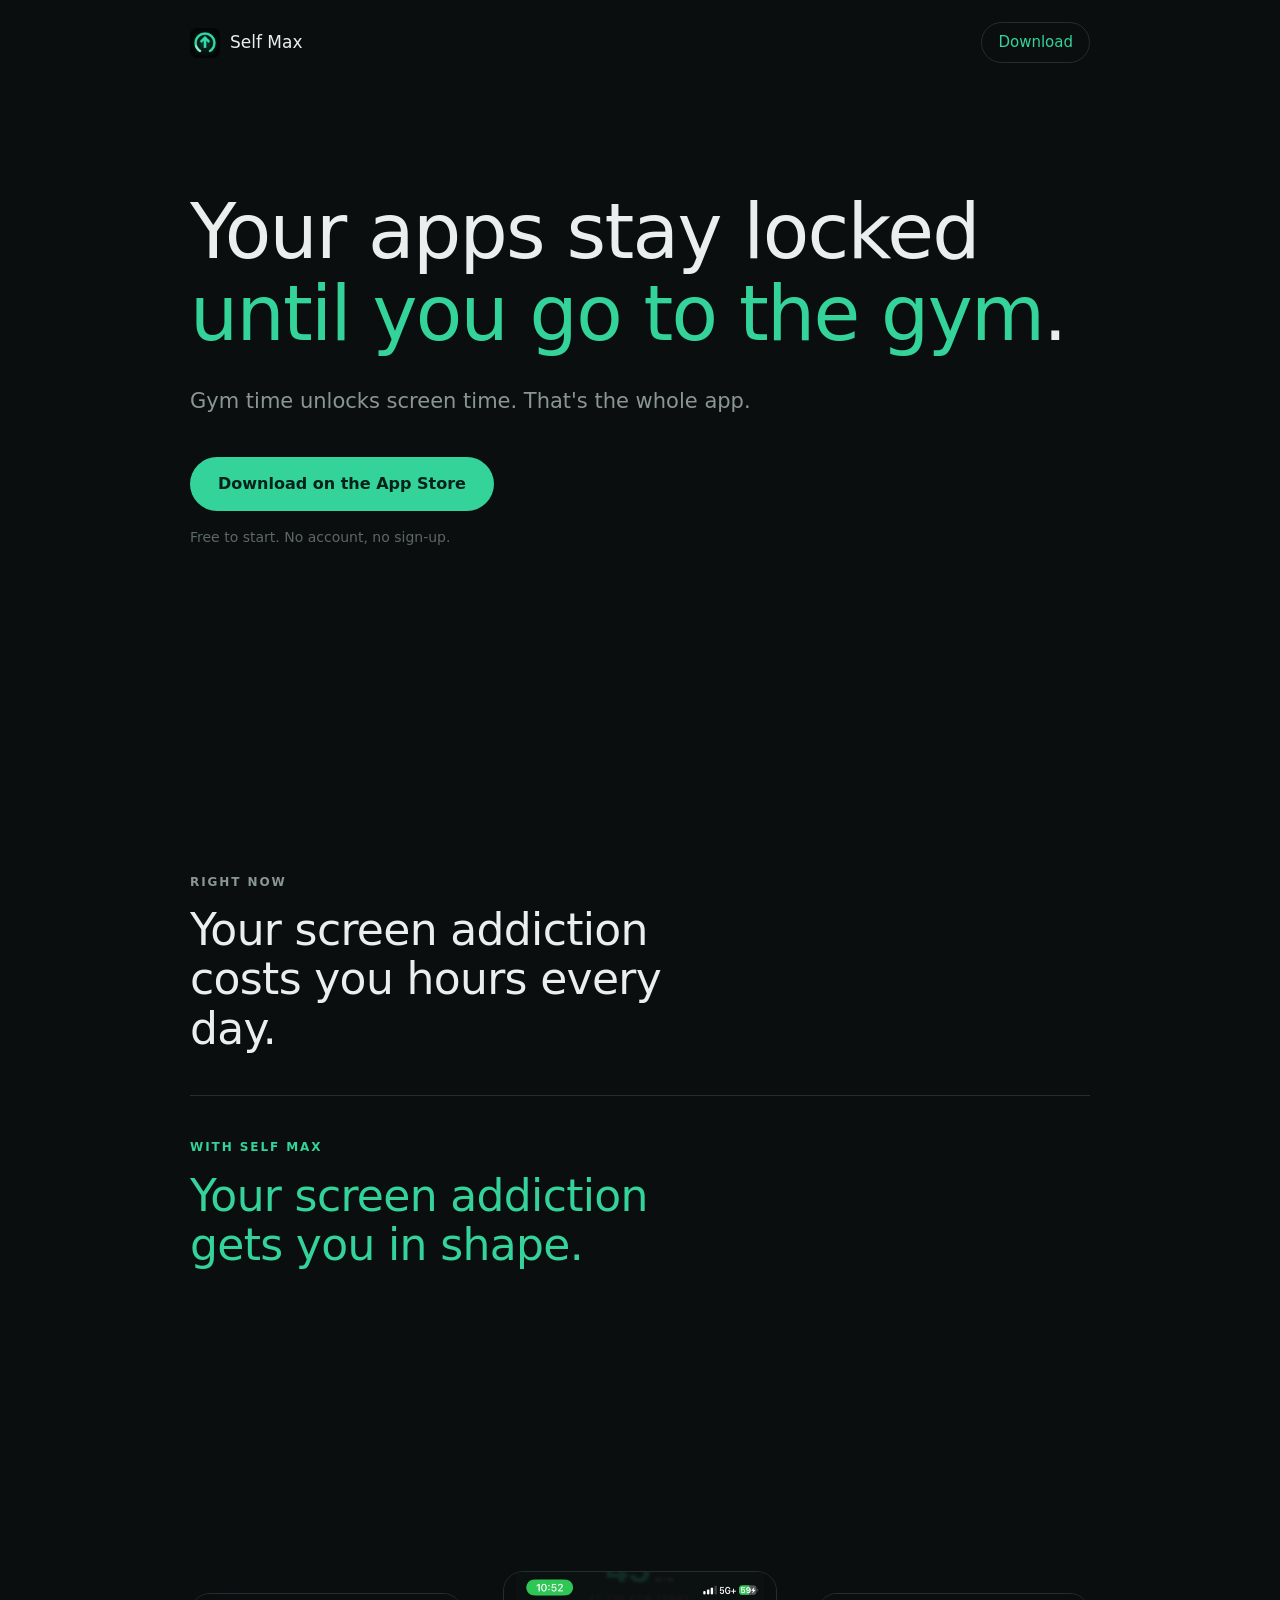
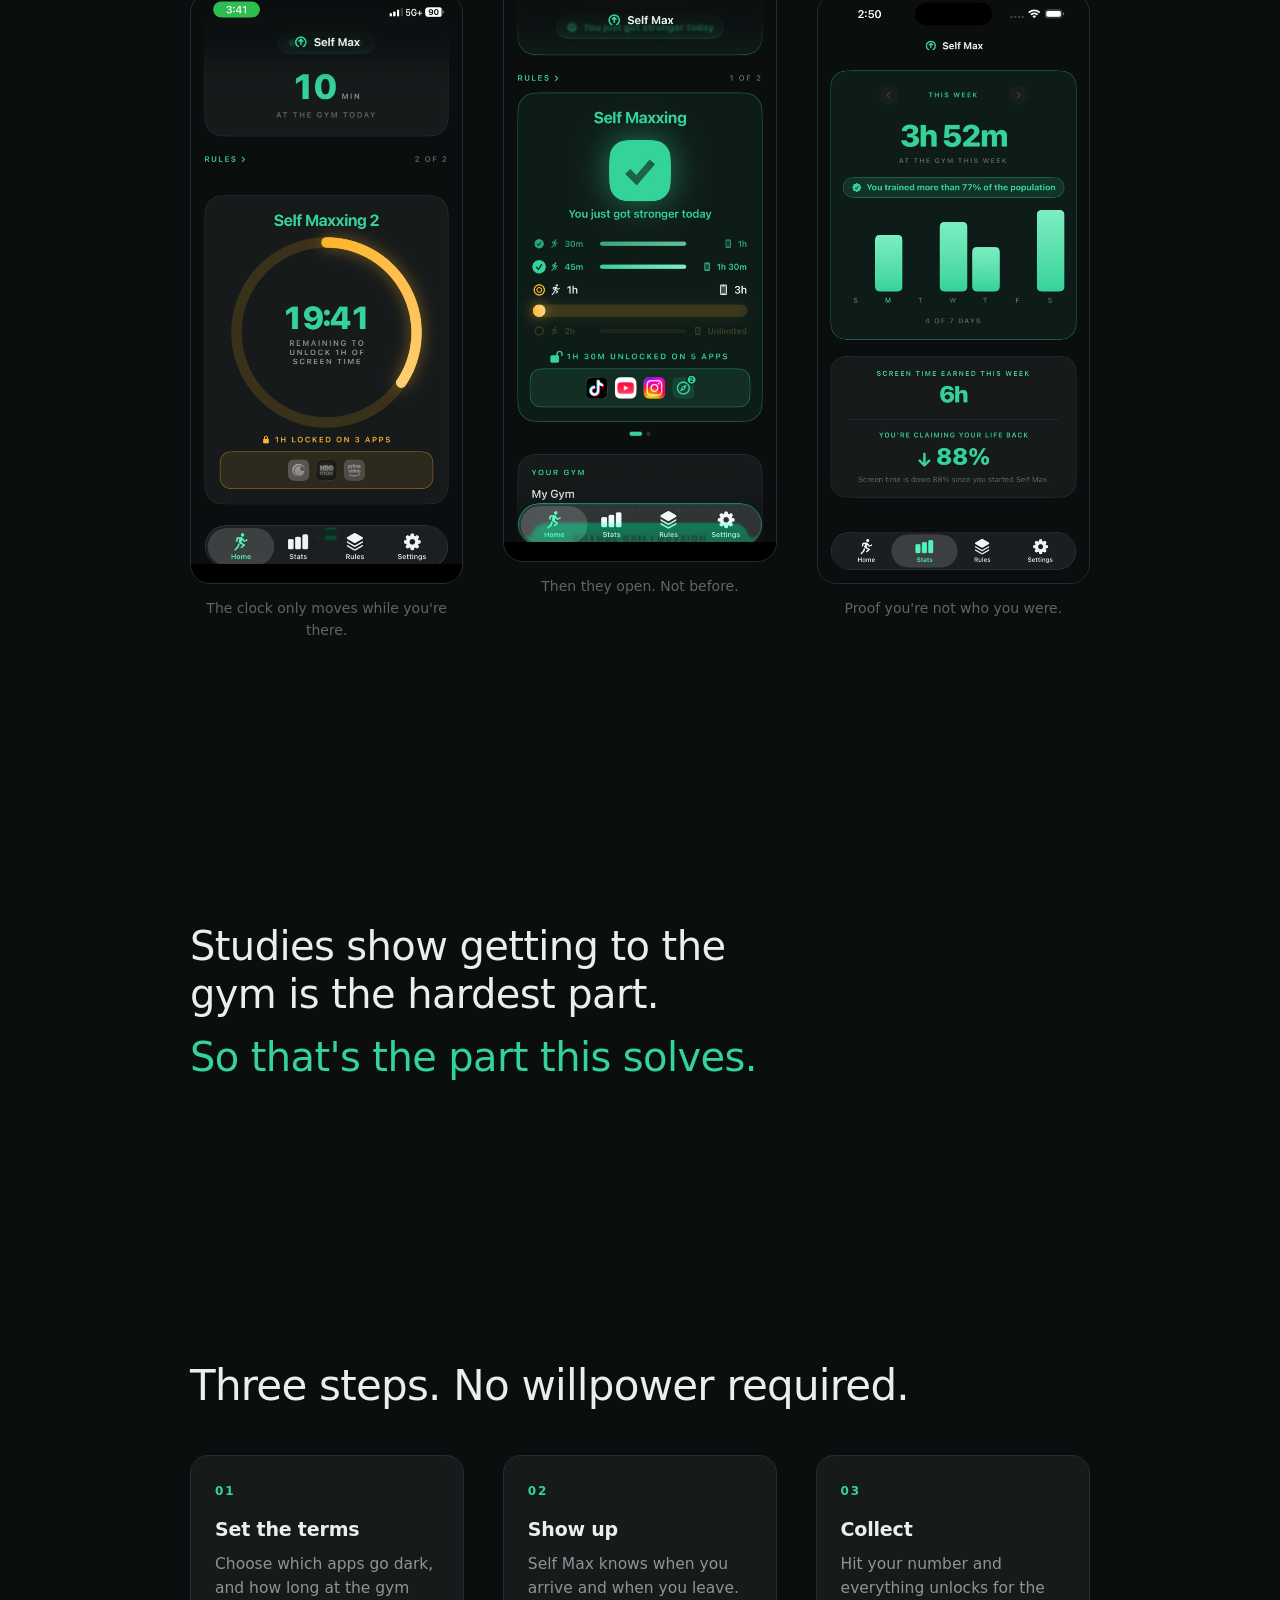
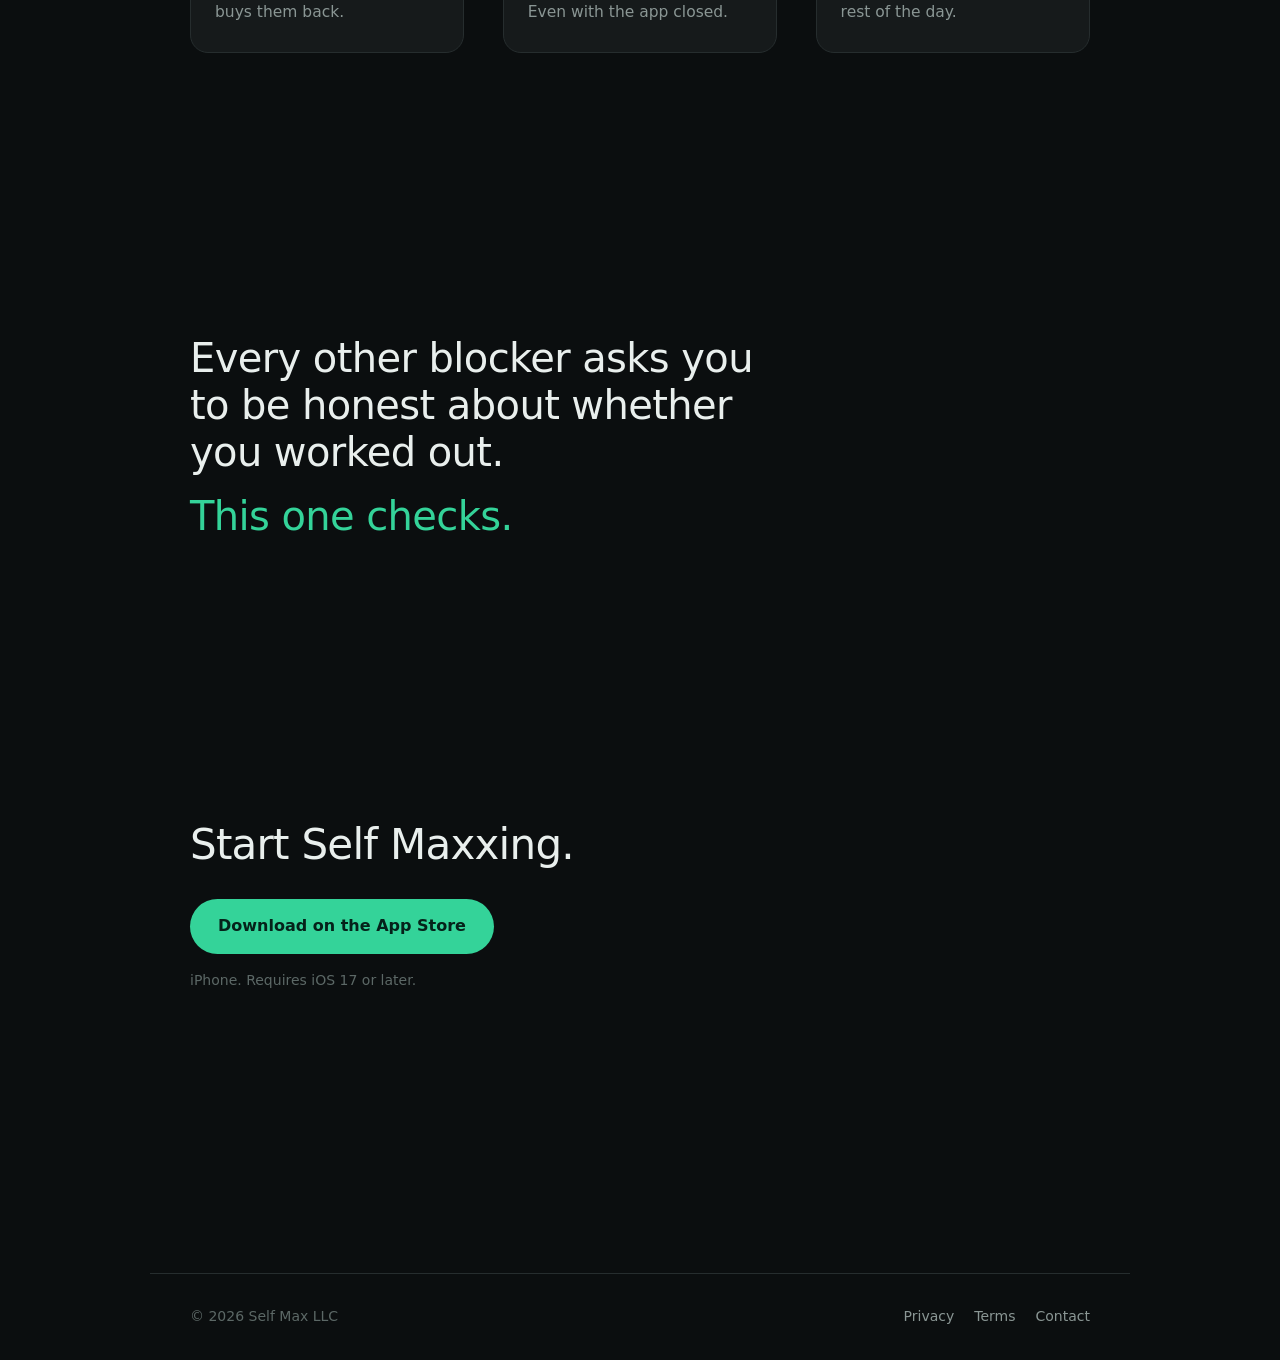
==== index.html @ 00ddb218 "Drop the em dashes They read as machine-written, and every one of them was a sentence doing two jobs" ====
<!doctype html>
<html lang="en">
<head>
<meta charset="utf-8">
<meta name="viewport" content="width=device-width, initial-scale=1">
<title>Self Max: Gym time unlocks screen time</title>
<meta name="description" content="Your apps stay locked until you go to the gym. Self Max checks your location, so you can't talk your way out of it.">
<meta property="og:title" content="Self Max: Gym time unlocks screen time">
<meta property="og:description" content="Your apps stay locked until you go to the gym.">
<meta property="og:image" content="https://selfmaxapp.com/img/icon.png">
<link rel="icon" href="img/icon.png">
<link rel="stylesheet" href="style.css">
</head>
<body class="landing">

<header class="nav">
  <a class="brand" href="/">
    <img src="img/icon.png" alt="" width="30" height="30">
    <span>Self Max</span>
  </a>
  <a class="nav-cta" href="#get">Download</a>
</header>

<section class="hero">
  <h1>Your apps stay locked<br><em>until you go to the gym</em>.</h1>
  <p class="sub">Gym time unlocks screen time. That's the whole app.</p>
  <div class="cta-row">
    <a class="btn btn-primary" href="#get">Download on the App Store</a>
  </div>
  <p class="fineprint">Free to start. No account, no sign-up.</p>
</section>

<!-- The split from the posts: same habit, opposite outcome. The repetition
     is the point, so the two lines stay word-for-word parallel. -->
<section class="split">
  <div class="half">
    <p class="label">Right now</p>
    <p class="line">Your screen addiction costs you hours every day.</p>
  </div>
  <div class="half is-fix">
    <p class="label">With Self Max</p>
    <p class="line">Your screen addiction gets you in shape.</p>
  </div>
</section>

<section class="proof">
  <figure>
    <img src="img/ring.jpg" width="1080" height="2347" alt="A countdown ring filling as gym time is logged" loading="lazy">
    <figcaption>The clock only moves while you're there.</figcaption>
  </figure>
  <figure class="lift">
    <img src="img/earned.jpg" width="1080" height="2347" alt="A completed rule showing apps unlocked" loading="lazy">
    <figcaption>Then they open. Not before.</figcaption>
  </figure>
  <figure>
    <img src="img/stats.jpg" width="1080" height="2347" alt="Weekly gym time, tracked over time" loading="lazy">
    <figcaption>Proof you're not who you were.</figcaption>
  </figure>
</section>

<section class="statement">
  <p>Studies show getting to the gym is the hardest part.</p>
  <p class="turn">So that's the part this solves.</p>
</section>

<section class="how">
  <h2>Three steps. No willpower required.</h2>
  <ol class="steps">
    <li>
      <span class="num">01</span>
      <h3>Set the terms</h3>
      <p>Choose which apps go dark, and how long at the gym buys them back.</p>
    </li>
    <li>
      <span class="num">02</span>
      <h3>Show up</h3>
      <p>Self Max knows when you arrive and when you leave. Even with the app closed.</p>
    </li>
    <li>
      <span class="num">03</span>
      <h3>Collect</h3>
      <p>Hit your number and everything unlocks for the rest of the day.</p>
    </li>
  </ol>
</section>

<section class="pitch">
  <blockquote>
    <p>Every other blocker asks you to be honest about whether you worked out.</p>
    <p class="turn">This one checks.</p>
  </blockquote>
</section>

<section class="get" id="get">
  <h2>Start Self Maxxing.</h2>
  <div class="cta-row">
    <a class="btn btn-primary" href="https://apps.apple.com/app/id6804875830">Download on the App Store</a>
  </div>
  <p class="fineprint">iPhone. Requires iOS 17 or later.</p>
</section>

<footer class="foot">
  <span>© 2026 Self Max LLC</span>
  <nav>
    <a href="privacy.html">Privacy</a>
    <a href="https://www.apple.com/legal/internet-services/itunes/dev/stdeula/">Terms</a>
    <a href="mailto:contact@selfmaxapp.com">Contact</a>
  </nav>
</footer>

</body>
</html>
---- style.css ----
/* Palette and type lifted from the app and the social posts, so the three
   read as one thing. The posts are SF Pro Light on near-black with a single
   jade accent; this is that, at web scale. */
:root {
  --bg:      #0B0E0F;
  --surface: #161A1B;
  --line:    #262D2E;
  --text:    #E9EFED;
  --mute:    #8A9694;
  --faint:   #5C6866;
  --jade:    #34D399;
  --on-jade: #05221A;

  /* One spacing scale. Sections use --band, stacks within them use --stack,
     so vertical rhythm can't drift section to section. */
  --band:  clamp(76px, 11vw, 150px);
  --stack: clamp(18px, 2.4vw, 30px);
  --wrap:  980px;

  --sans: -apple-system, BlinkMacSystemFont, "SF Pro Display", "Segoe UI", system-ui, sans-serif;
}

*, *::before, *::after { box-sizing: border-box; }

html { -webkit-text-size-adjust: 100%; }

body {
  margin: 0;
  background: var(--bg);
  color: var(--text);
  font-family: var(--sans);
  /* Light, like the posts. The sharpness comes from thin strokes and space
     rather than from weight. */
  font-weight: 300;
  line-height: 1.55;
  -webkit-font-smoothing: antialiased;
}

img { max-width: 100%; height: auto; display: block; }
a { color: var(--jade); }

section, .foot {
  max-width: var(--wrap);
  margin-inline: auto;
  padding-inline: clamp(20px, 5vw, 40px);
}

/* ---------- nav ---------- */
.nav {
  max-width: var(--wrap);
  margin-inline: auto;
  padding: 22px clamp(20px, 5vw, 40px);
  display: flex;
  align-items: center;
  justify-content: space-between;
  gap: 16px;
}
.brand {
  display: inline-flex;
  align-items: center;
  gap: 10px;
  color: var(--text);
  text-decoration: none;
  font-weight: 500;
  font-size: 17px;
}
.brand img { border-radius: 7px; }
.nav-cta {
  font-size: 15px;
  font-weight: 500;
  text-decoration: none;
  padding: 8px 16px;
  border: 1px solid var(--line);
  border-radius: 999px;
}
.nav-cta:hover { border-color: var(--jade); }

/* ---------- hero ---------- */
.hero { padding-top: calc(var(--band) * 0.75); padding-bottom: var(--band); }
h1 {
  font-size: clamp(38px, 7vw, 76px);
  font-weight: 300;
  letter-spacing: -0.022em;
  line-height: 1.08;
  margin: 0 0 var(--stack);
  text-wrap: balance;
}
h1 em { font-style: normal; color: var(--jade); }
.sub {
  font-size: clamp(17px, 2.1vw, 21px);
  color: var(--mute);
  margin: 0 0 calc(var(--stack) * 1.3);
  max-width: 48ch;
}
.cta-row { display: flex; flex-wrap: wrap; gap: 14px; }
.btn {
  display: inline-block;
  text-decoration: none;
  font-weight: 600;
  font-size: 16px;
  padding: 15px 28px;
  border-radius: 999px;
}
.btn-primary { background: var(--jade); color: var(--on-jade); }
.btn-primary:hover { background: #7BEFC2; }
.fineprint { font-size: 14px; color: var(--faint); margin: 16px 0 0; }

/* ---------- split ---------- */
.split {
  padding-block: var(--band);
  display: grid;
  gap: 0;
}
.half { padding-block: calc(var(--stack) * 1.4); }
.half + .half { border-top: 1px solid var(--line); }
.label {
  margin: 0 0 14px;
  font-size: 12px;
  font-weight: 600;
  letter-spacing: 0.16em;
  text-transform: uppercase;
  color: var(--mute);
}
.is-fix .label { color: var(--jade); }
.line {
  margin: 0;
  font-size: clamp(26px, 4.2vw, 44px);
  line-height: 1.12;
  letter-spacing: -0.015em;
  max-width: 20ch;
}
.is-fix .line { color: var(--jade); }

/* ---------- screenshots ---------- */
.proof {
  padding-block: var(--band);
  display: grid;
  grid-template-columns: repeat(auto-fit, minmax(210px, 1fr));
  gap: clamp(20px, 3.5vw, 40px);
  align-items: start;
}
.proof figure { margin: 0; }
.proof img {
  border-radius: 20px;
  border: 1px solid var(--line);
}
.proof .lift { transform: translateY(-22px); }
figcaption {
  margin-top: 14px;
  font-size: 14px;
  color: var(--faint);
  text-align: center;
}

/* ---------- statement + pitch ---------- */
.statement, .pitch { padding-block: var(--band); }
.statement p, .pitch p {
  margin: 0;
  font-size: clamp(24px, 3.8vw, 40px);
  line-height: 1.18;
  letter-spacing: -0.015em;
  max-width: 24ch;
}
.statement .turn, .pitch .turn { color: var(--jade); margin-top: 0.4em; }
.pitch blockquote { margin: 0; }

/* ---------- how ---------- */
.how { padding-block: var(--band); }
h2 {
  font-size: clamp(27px, 4vw, 42px);
  font-weight: 300;
  letter-spacing: -0.018em;
  line-height: 1.14;
  margin: 0 0 calc(var(--stack) * 1.5);
  text-wrap: balance;
}
.steps {
  list-style: none;
  margin: 0;
  padding: 0;
  display: grid;
  grid-template-columns: repeat(auto-fit, minmax(230px, 1fr));
  gap: clamp(22px, 3vw, 40px);
}
.steps li {
  background: var(--surface);
  border: 1px solid var(--line);
  border-radius: 18px;
  padding: 26px 24px 28px;
}
/* The numbers earn their place: these are genuinely sequential, and the
   order is information the reader needs. */
.num {
  display: block;
  font-size: 12px;
  font-weight: 700;
  letter-spacing: 0.16em;
  color: var(--jade);
  margin-bottom: 14px;
}
.steps h3 { margin: 0 0 8px; font-size: 19px; font-weight: 600; letter-spacing: -0.01em; }
.steps p { margin: 0; color: var(--mute); font-size: 15.5px; }

/* ---------- final CTA ---------- */
.get { padding-block: var(--band); }
.get h2 { margin-bottom: var(--stack); }

/* ---------- footer ---------- */
.foot {
  border-top: 1px solid var(--line);
  padding-block: 32px;
  margin-top: var(--band);
  display: flex;
  flex-wrap: wrap;
  gap: 14px 26px;
  justify-content: space-between;
  align-items: center;
  font-size: 14px;
  color: var(--faint);
}
.foot nav { display: flex; flex-wrap: wrap; gap: 20px; }
.foot a { color: var(--mute); text-decoration: none; }
.foot a:hover { color: var(--jade); }

@media (prefers-reduced-motion: reduce) {
  * { animation: none !important; transition: none !important; }
  .proof .lift { transform: none; }
}

@media (max-width: 640px) {
  .proof .lift { transform: none; }
}

/* ---------- privacy.html ----------
   Its own narrow column. These selectors are scoped under .wrap so they
   can't reach the landing page — an unscoped `header` rule here is exactly
   what once restyled the landing nav by accident. */
.wrap {
  max-width: 41rem;
  margin: 0 auto;
  padding: 3.5rem 1.5rem 5rem;
}
.wrap header {
  border-bottom: 1px solid var(--line);
  padding-bottom: 1.75rem;
  margin-bottom: 2.5rem;
}
.mark {
  display: inline-block;
  font-weight: 700;
  font-size: 1.05rem;
  letter-spacing: -0.01em;
  color: var(--jade);
  text-decoration: none;
}
.wrap h1 { font-size: 1.9rem; font-weight: 500; line-height: 1.2; margin: 1.25rem 0 0.5rem; }
.wrap h2 { font-size: 1.12rem; font-weight: 600; margin: 2.5rem 0 0.6rem; }
.wrap p, .wrap li { color: #D2DAD8; }
.wrap ul { padding-left: 1.15rem; }
.wrap li { margin-bottom: 0.4rem; }
.updated { color: var(--mute); font-size: 0.875rem; margin: 0; }
.lede {
  background: var(--surface);
  border: 1px solid var(--line);
  border-left: 3px solid var(--jade);
  border-radius: 10px;
  padding: 1.1rem 1.25rem;
  margin: 0 0 1rem;
}
.lede p { margin: 0; }
.wrap strong { color: var(--text); }
.wrap footer {
  margin-top: 4rem;
  padding-top: 1.5rem;
  border-top: 1px solid var(--line);
  color: var(--mute);
  font-size: 0.875rem;
}
.wrap footer a { margin-right: 1.1rem; color: var(--mute); text-decoration: none; }
.wrap footer a:hover { color: var(--jade); }
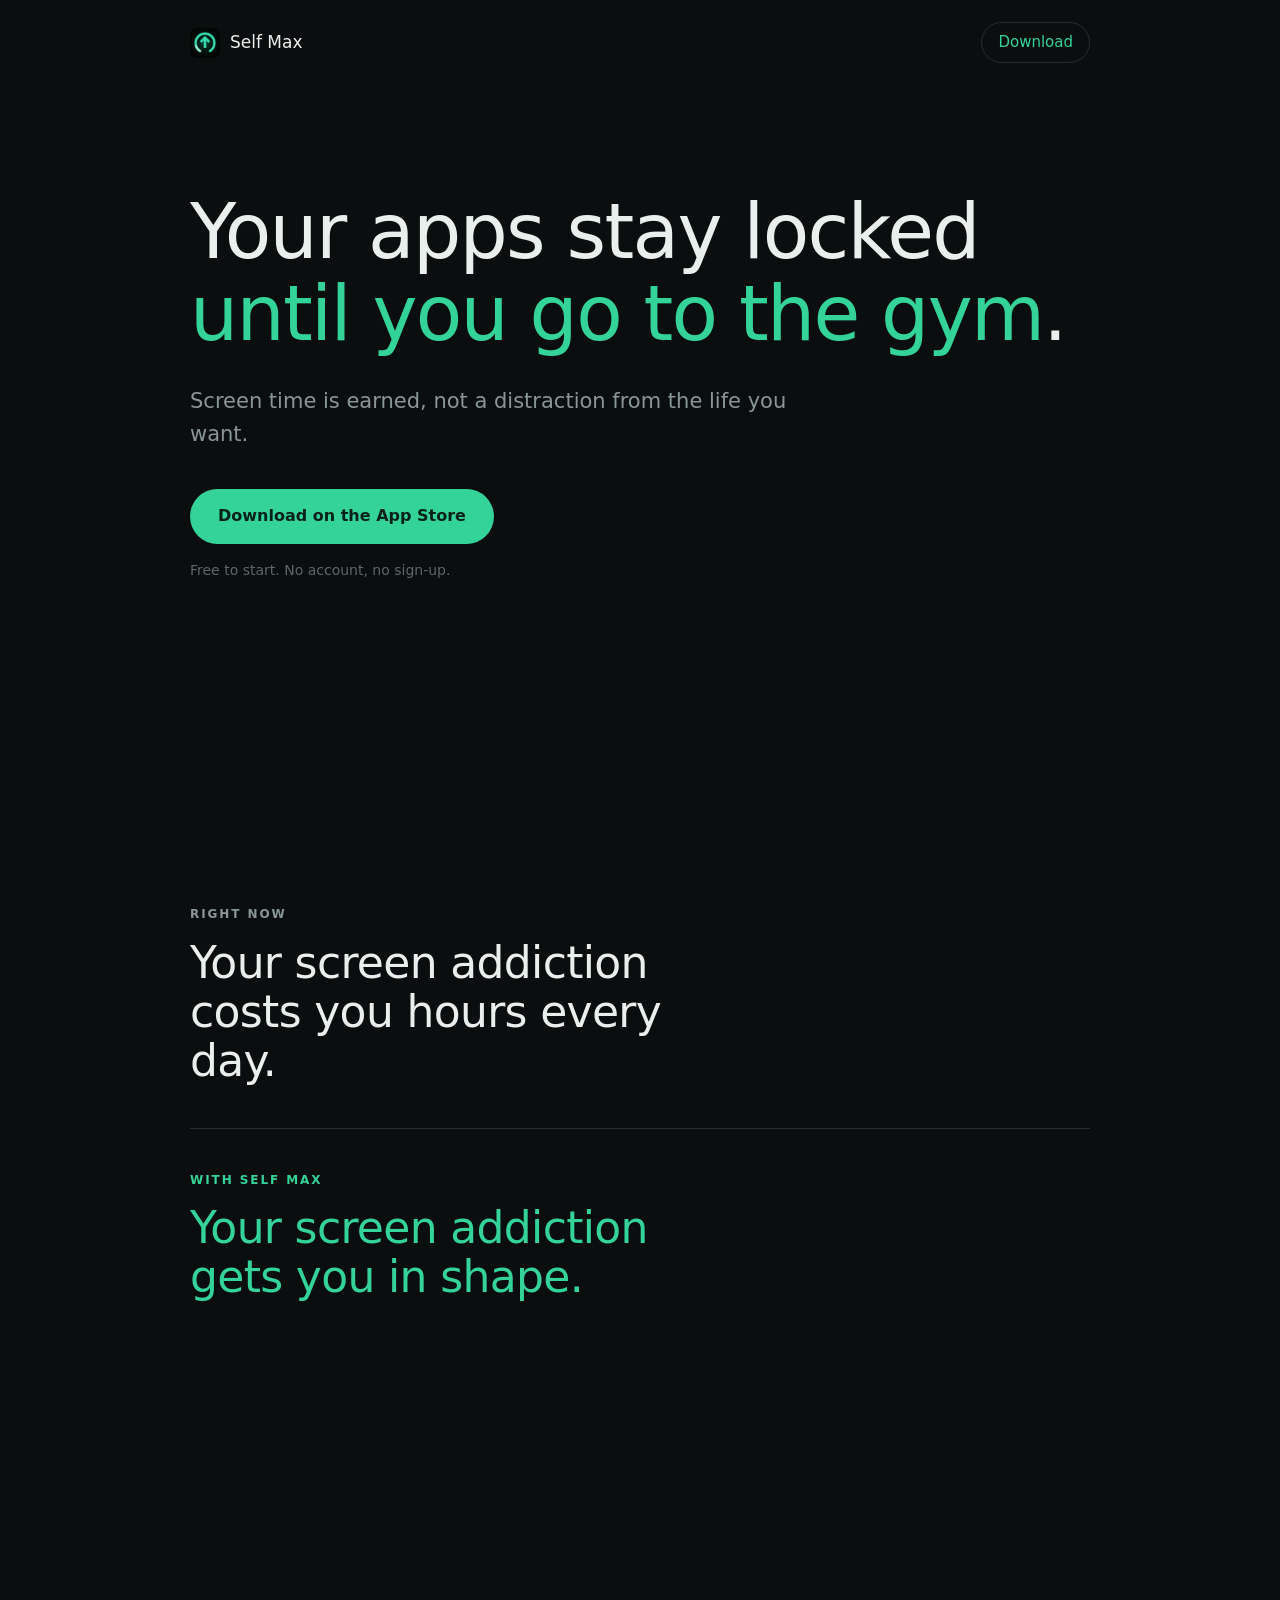
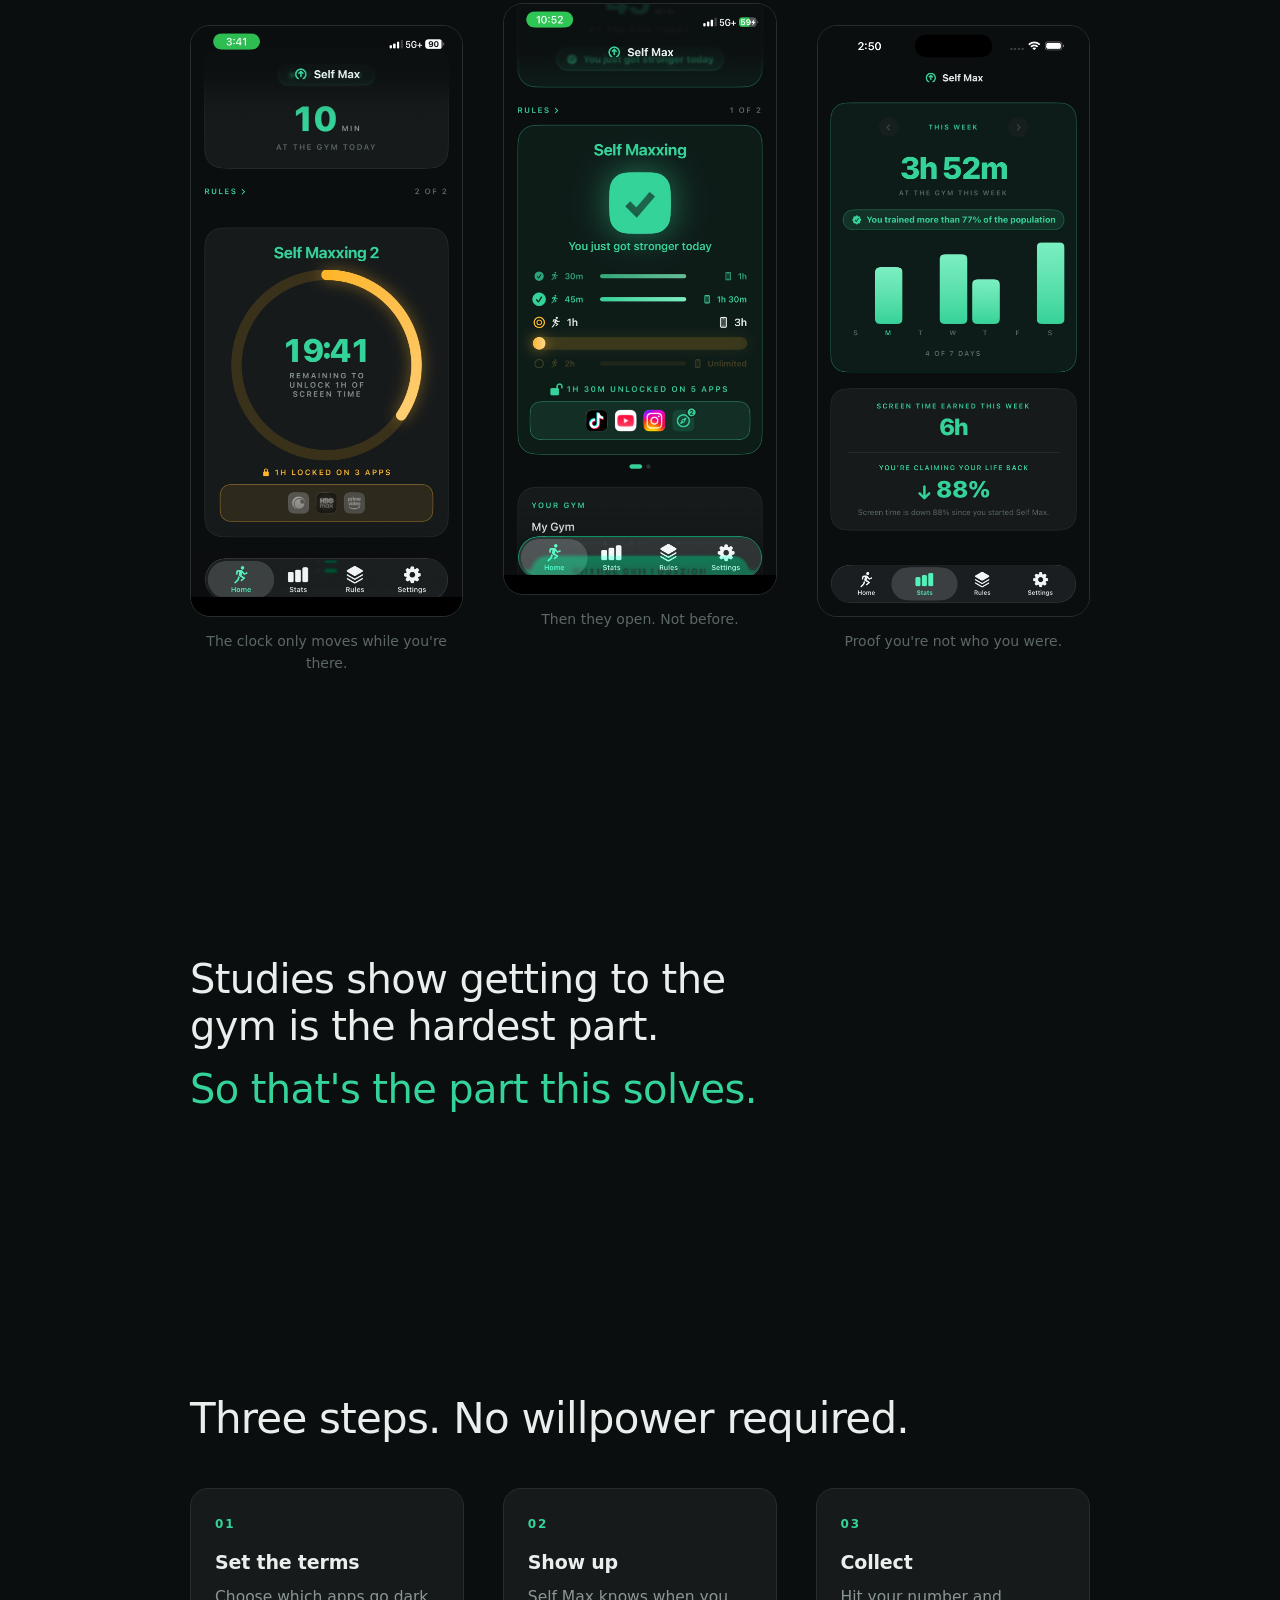
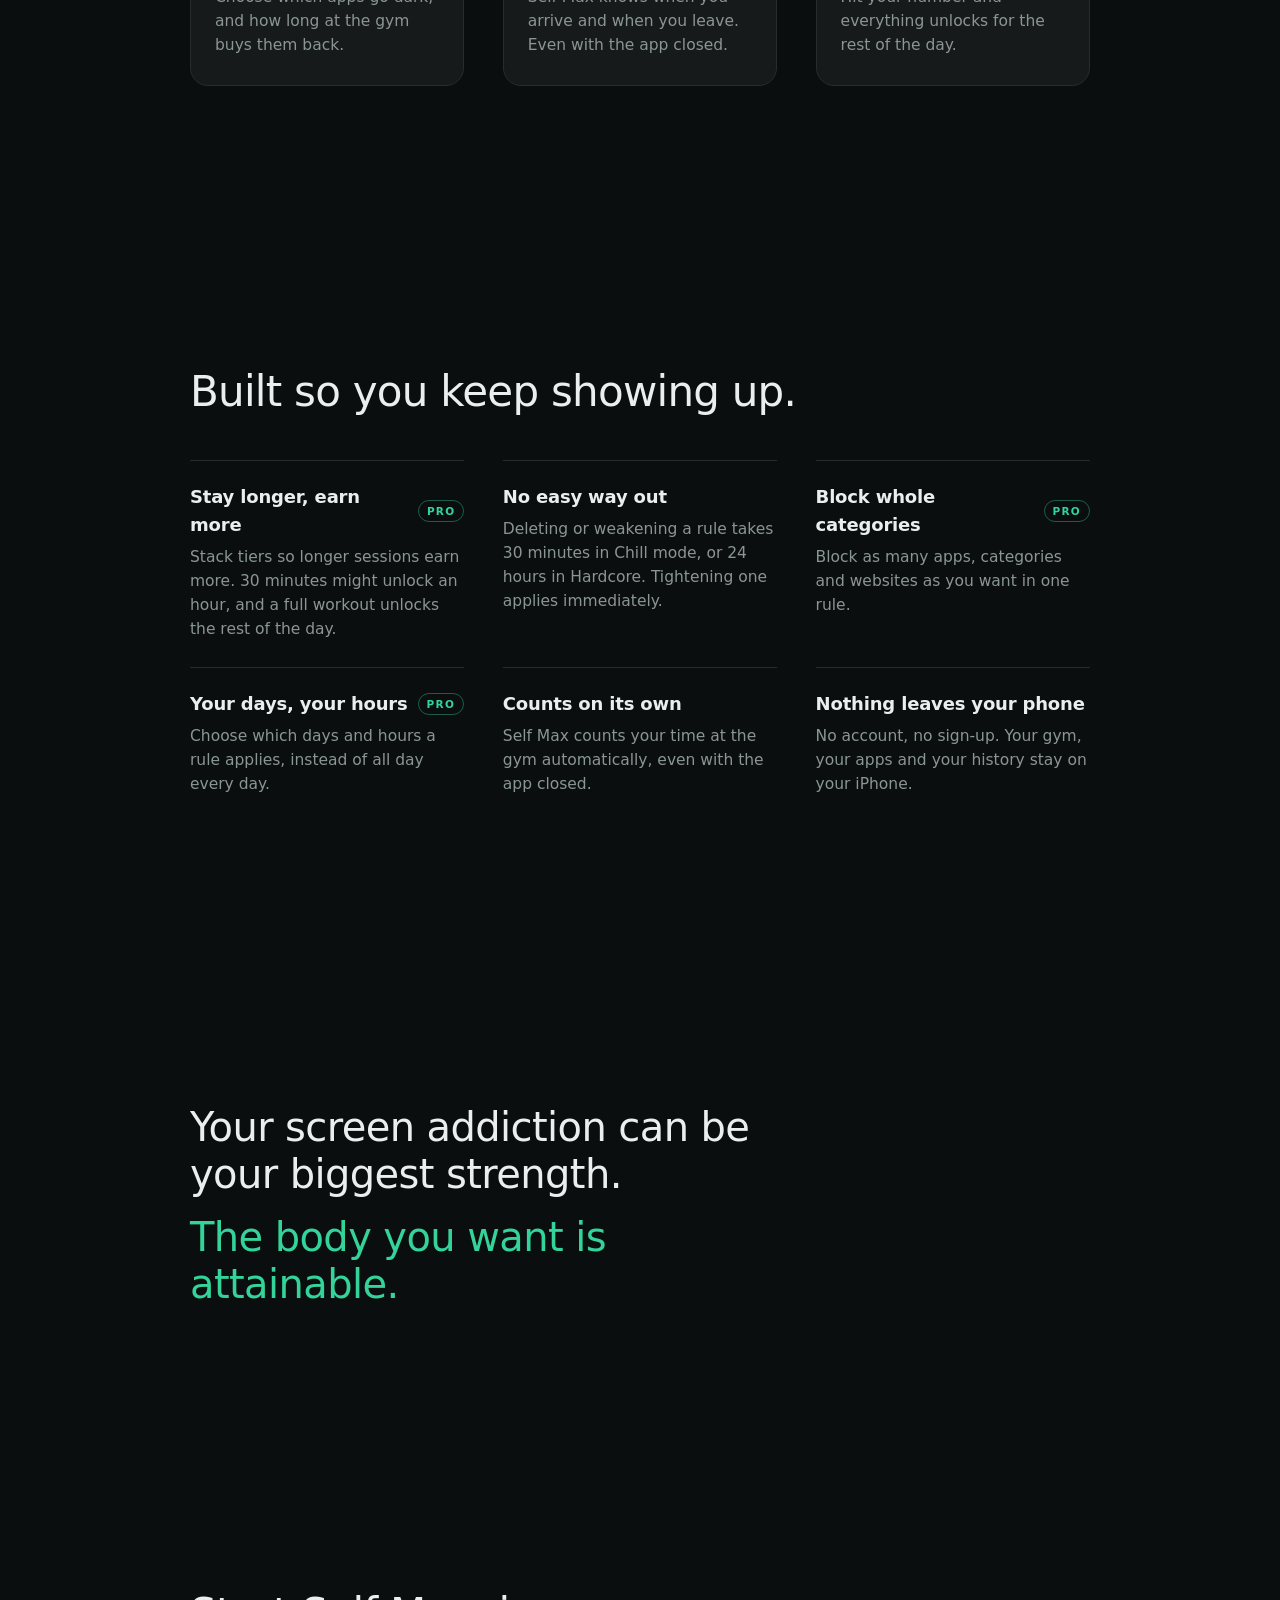
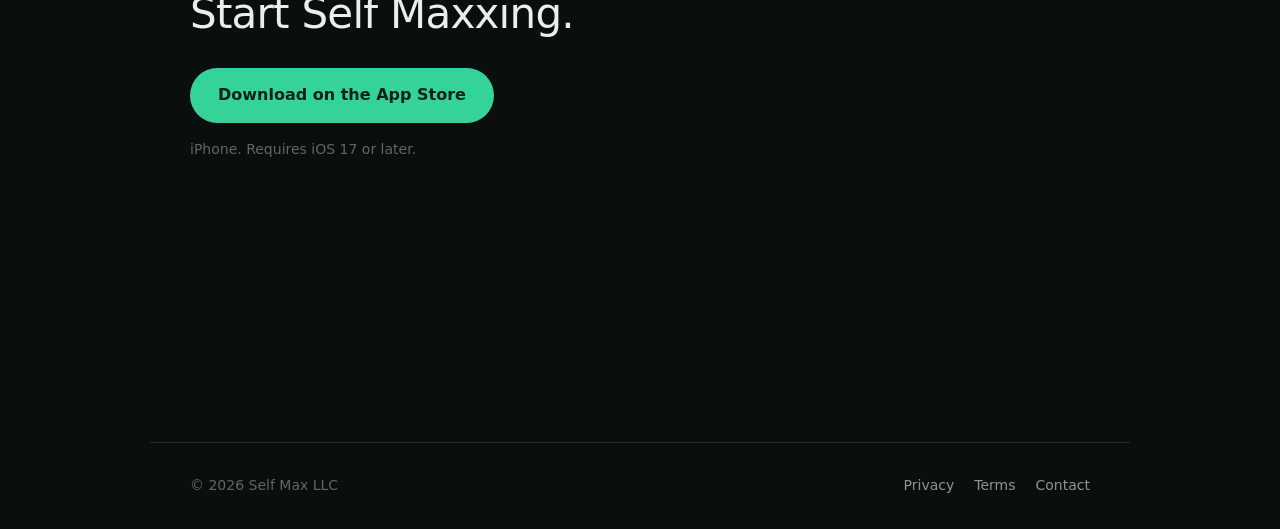
==== commit 2a7541d7: "Home: onboarding copy in the hero and closing quote, add features section Co-Authored-By: Claude Opu" ====
--- a/index.html
+++ b/index.html
@@ -23,7 +23,7 @@
 
 <section class="hero">
   <h1>Your apps stay locked<br><em>until you go to the gym</em>.</h1>
-  <p class="sub">Gym time unlocks screen time. That's the whole app.</p>
+  <p class="sub">Screen time is earned, not a distraction from the life you want.</p>
   <div class="cta-row">
     <a class="btn btn-primary" href="#get">Download on the App Store</a>
   </div>
@@ -84,10 +84,42 @@
   </ol>
 </section>
 
+<!-- Not numbered: these aren't steps. The Pro tag keeps the page honest
+     about what the free plan includes. -->
+<section class="features">
+  <h2>Built so you keep showing up.</h2>
+  <ul class="feats">
+    <li>
+      <h3>Stay longer, earn more <span class="pro">Pro</span></h3>
+      <p>Stack tiers so longer sessions earn more. 30 minutes might unlock an hour, and a full workout unlocks the rest of the day.</p>
+    </li>
+    <li>
+      <h3>No easy way out</h3>
+      <p>Deleting or weakening a rule takes 30 minutes in Chill mode, or 24 hours in Hardcore. Tightening one applies immediately.</p>
+    </li>
+    <li>
+      <h3>Block whole categories <span class="pro">Pro</span></h3>
+      <p>Block as many apps, categories and websites as you want in one rule.</p>
+    </li>
+    <li>
+      <h3>Your days, your hours <span class="pro">Pro</span></h3>
+      <p>Choose which days and hours a rule applies, instead of all day every day.</p>
+    </li>
+    <li>
+      <h3>Counts on its own</h3>
+      <p>Self Max counts your time at the gym automatically, even with the app closed.</p>
+    </li>
+    <li>
+      <h3>Nothing leaves your phone</h3>
+      <p>No account, no sign-up. Your gym, your apps and your history stay on your iPhone.</p>
+    </li>
+  </ul>
+</section>
+
 <section class="pitch">
   <blockquote>
-    <p>Every other blocker asks you to be honest about whether you worked out.</p>
-    <p class="turn">This one checks.</p>
+    <p>Your screen addiction can be your biggest strength.</p>
+    <p class="turn">The body you want is attainable.</p>
   </blockquote>
 </section>
 
--- a/style.css
+++ b/style.css
@@ -200,6 +200,40 @@
 }
 .steps h3 { margin: 0 0 8px; font-size: 19px; font-weight: 600; letter-spacing: -0.01em; }
 .steps p { margin: 0; color: var(--mute); font-size: 15.5px; }
+
+/* ---------- features ----------
+   Rules rather than cards, so they read as a list of facts and don't
+   compete with the three numbered steps above. */
+.features { padding-block: var(--band); }
+.feats {
+  list-style: none;
+  margin: 0;
+  padding: 0;
+  display: grid;
+  grid-template-columns: repeat(auto-fit, minmax(260px, 1fr));
+  column-gap: clamp(22px, 3vw, 40px);
+}
+.feats li { border-top: 1px solid var(--line); padding-block: 22px 26px; }
+.feats h3 {
+  margin: 0 0 6px;
+  font-size: 18px;
+  font-weight: 600;
+  letter-spacing: -0.01em;
+  display: flex;
+  align-items: center;
+  gap: 10px;
+}
+.feats p { margin: 0; color: var(--mute); font-size: 15.5px; max-width: 42ch; }
+.pro {
+  font-size: 10.5px;
+  font-weight: 700;
+  letter-spacing: 0.12em;
+  text-transform: uppercase;
+  color: var(--jade);
+  border: 1px solid rgba(52, 211, 153, 0.4);
+  border-radius: 99px;
+  padding: 2px 8px;
+}
 
 /* ---------- final CTA ---------- */
 .get { padding-block: var(--band); }
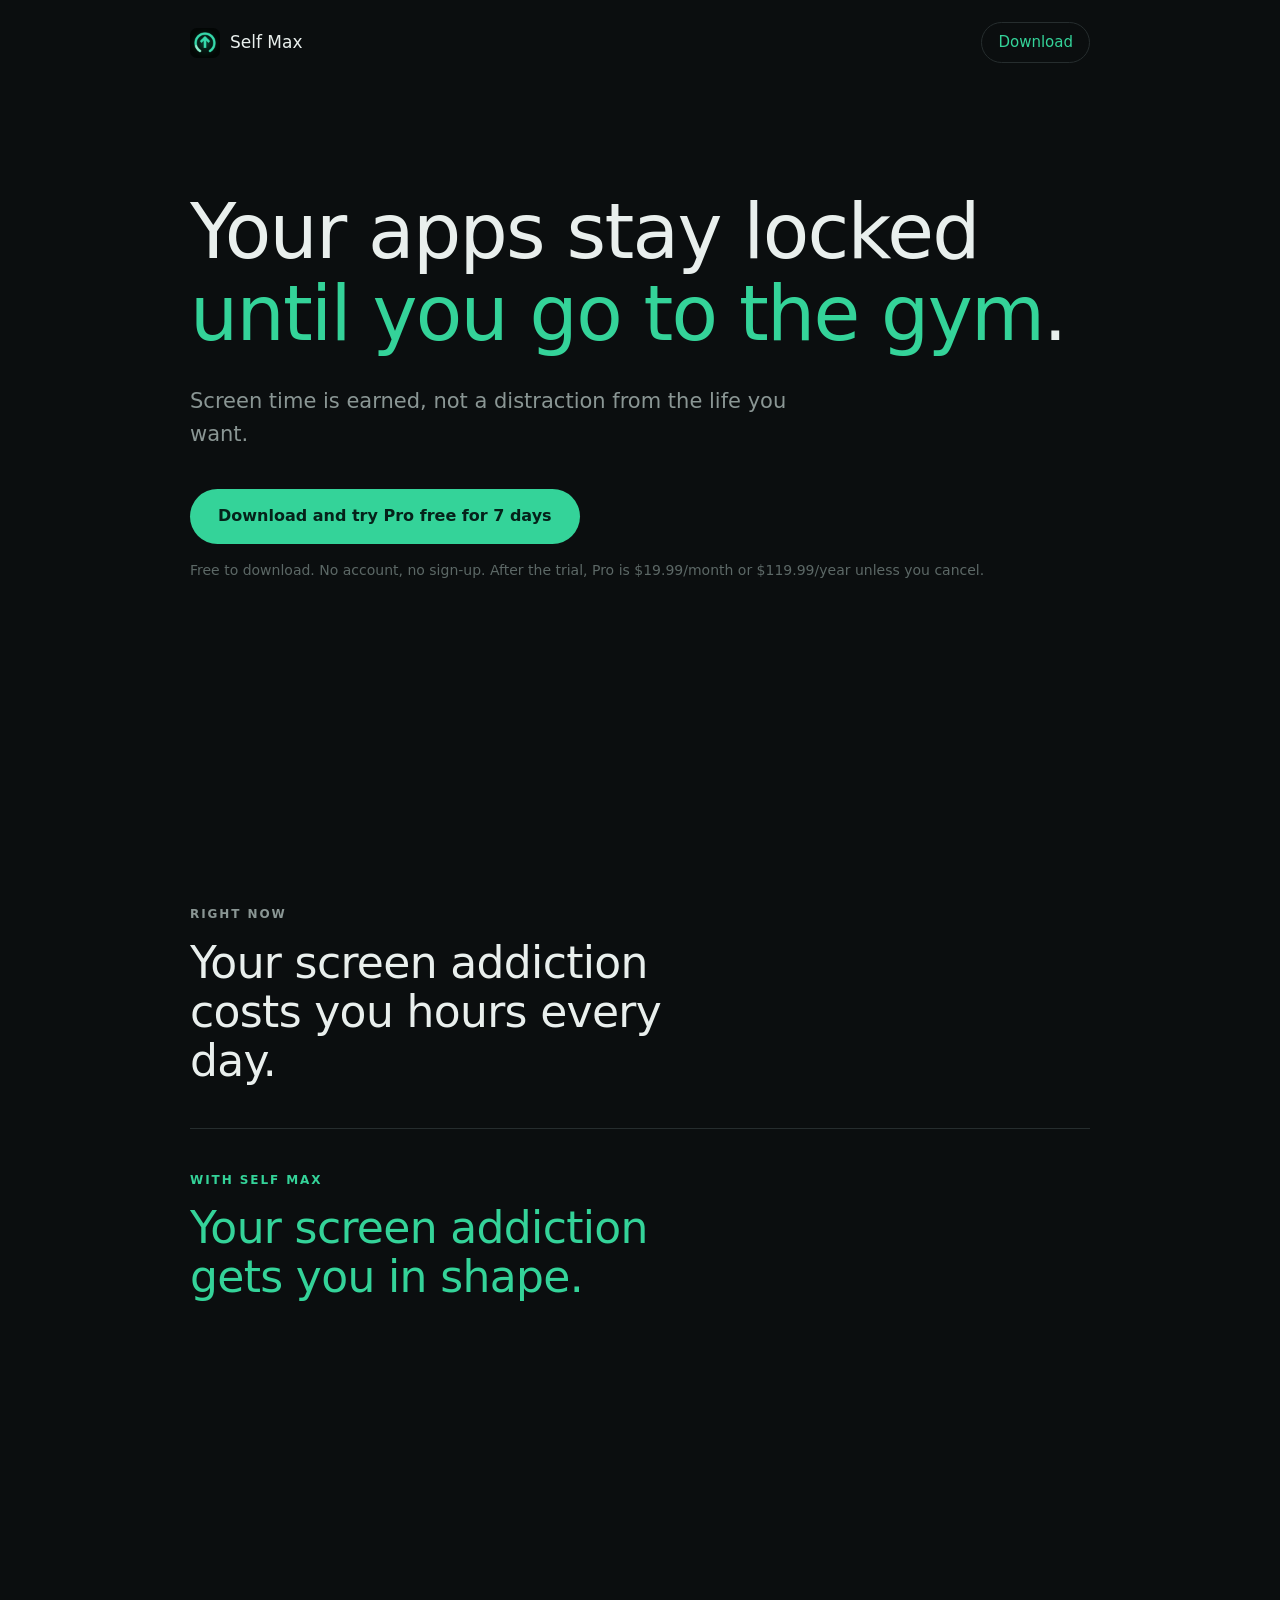
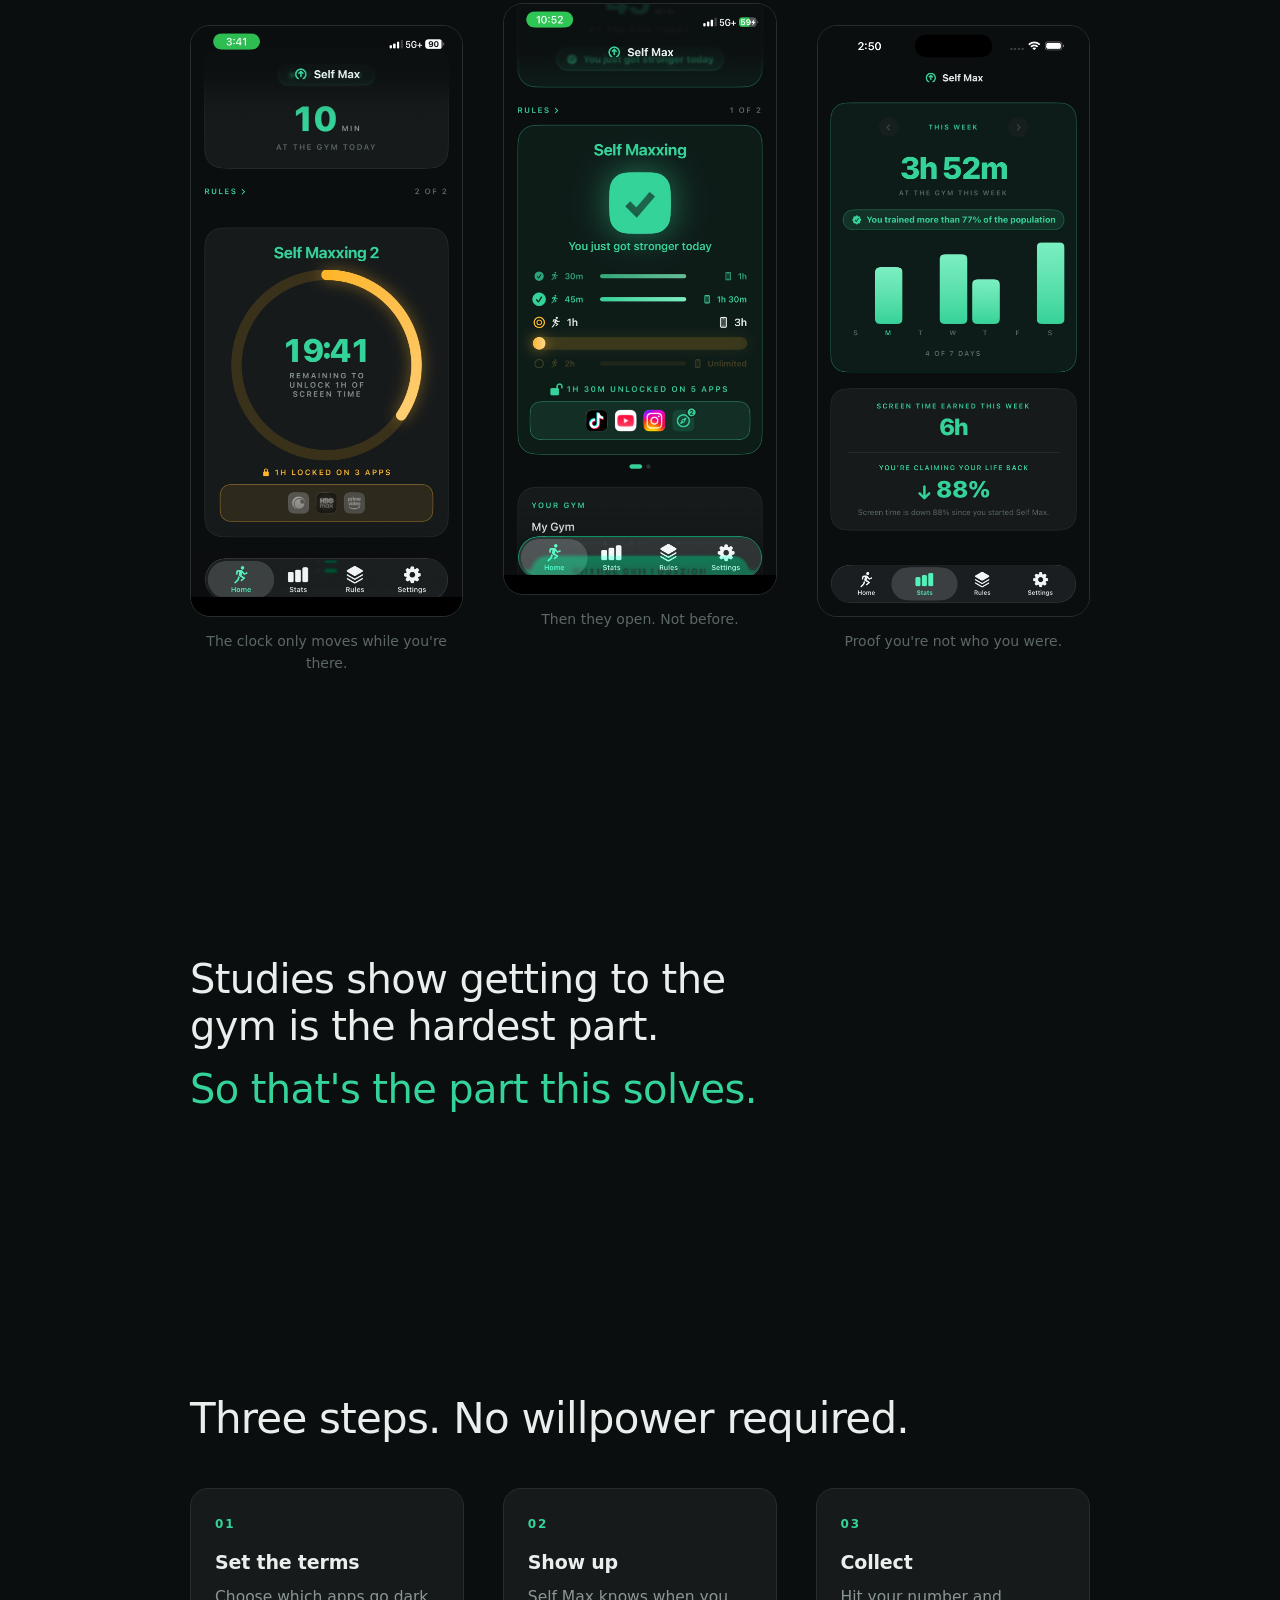
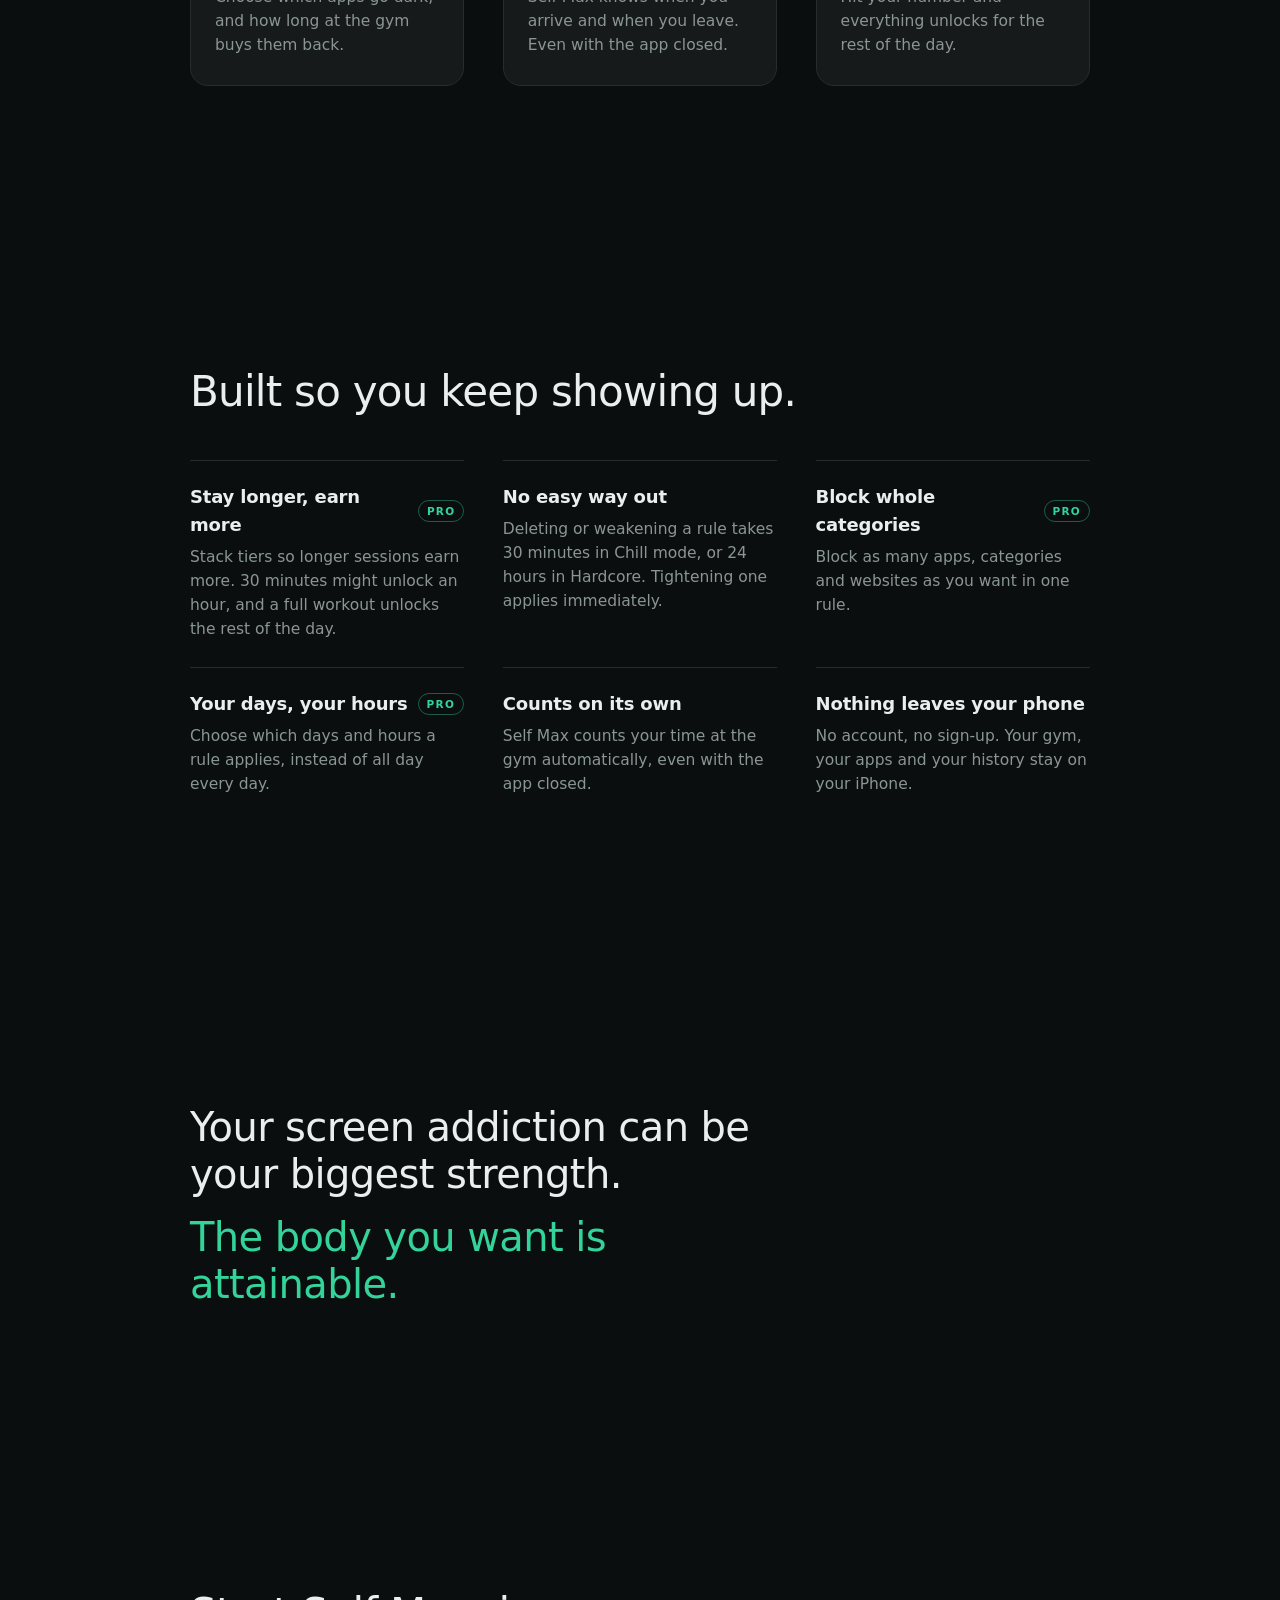
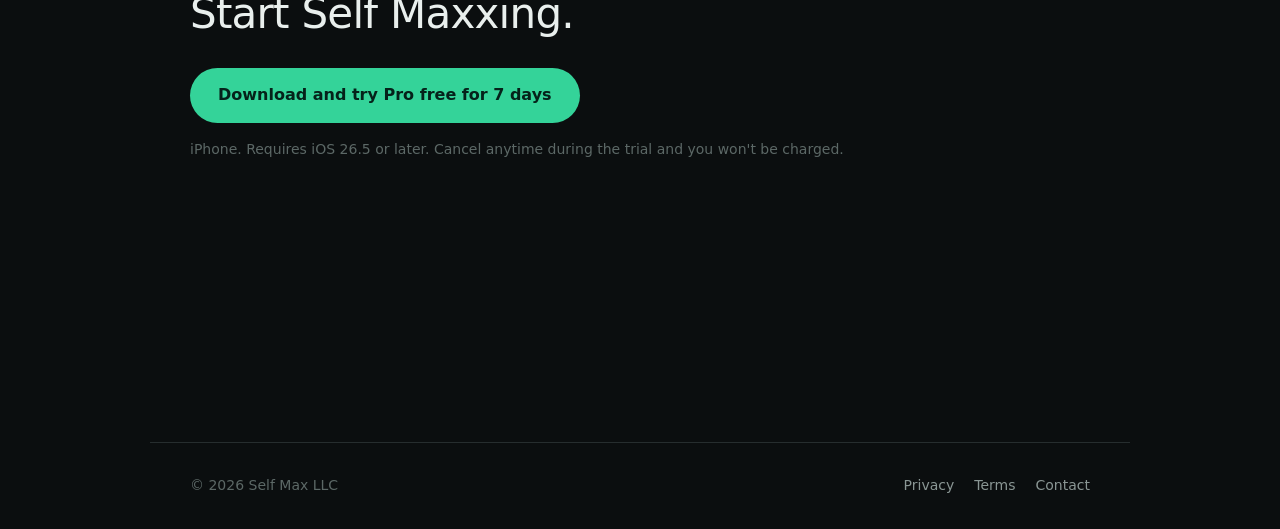
==== commit 1af45734: "Download buttons: advertise the 7-day Pro trial; correct the minimum iOS Co-Authored-By: Claude Opus" ====
--- a/index.html
+++ b/index.html
@@ -25,9 +25,9 @@
   <h1>Your apps stay locked<br><em>until you go to the gym</em>.</h1>
   <p class="sub">Screen time is earned, not a distraction from the life you want.</p>
   <div class="cta-row">
-    <a class="btn btn-primary" href="#get">Download on the App Store</a>
+    <a class="btn btn-primary" href="https://apps.apple.com/app/id6804875830">Download and try Pro free for 7 days</a>
   </div>
-  <p class="fineprint">Free to start. No account, no sign-up.</p>
+  <p class="fineprint">Free to download. No account, no sign-up. After the trial, Pro is $19.99/month or $119.99/year unless you cancel.</p>
 </section>
 
 <!-- The split from the posts: same habit, opposite outcome. The repetition
@@ -126,9 +126,9 @@
 <section class="get" id="get">
   <h2>Start Self Maxxing.</h2>
   <div class="cta-row">
-    <a class="btn btn-primary" href="https://apps.apple.com/app/id6804875830">Download on the App Store</a>
+    <a class="btn btn-primary" href="https://apps.apple.com/app/id6804875830">Download and try Pro free for 7 days</a>
   </div>
-  <p class="fineprint">iPhone. Requires iOS 17 or later.</p>
+  <p class="fineprint">iPhone. Requires iOS 26.5 or later. Cancel anytime during the trial and you won't be charged.</p>
 </section>
 
 <footer class="foot">
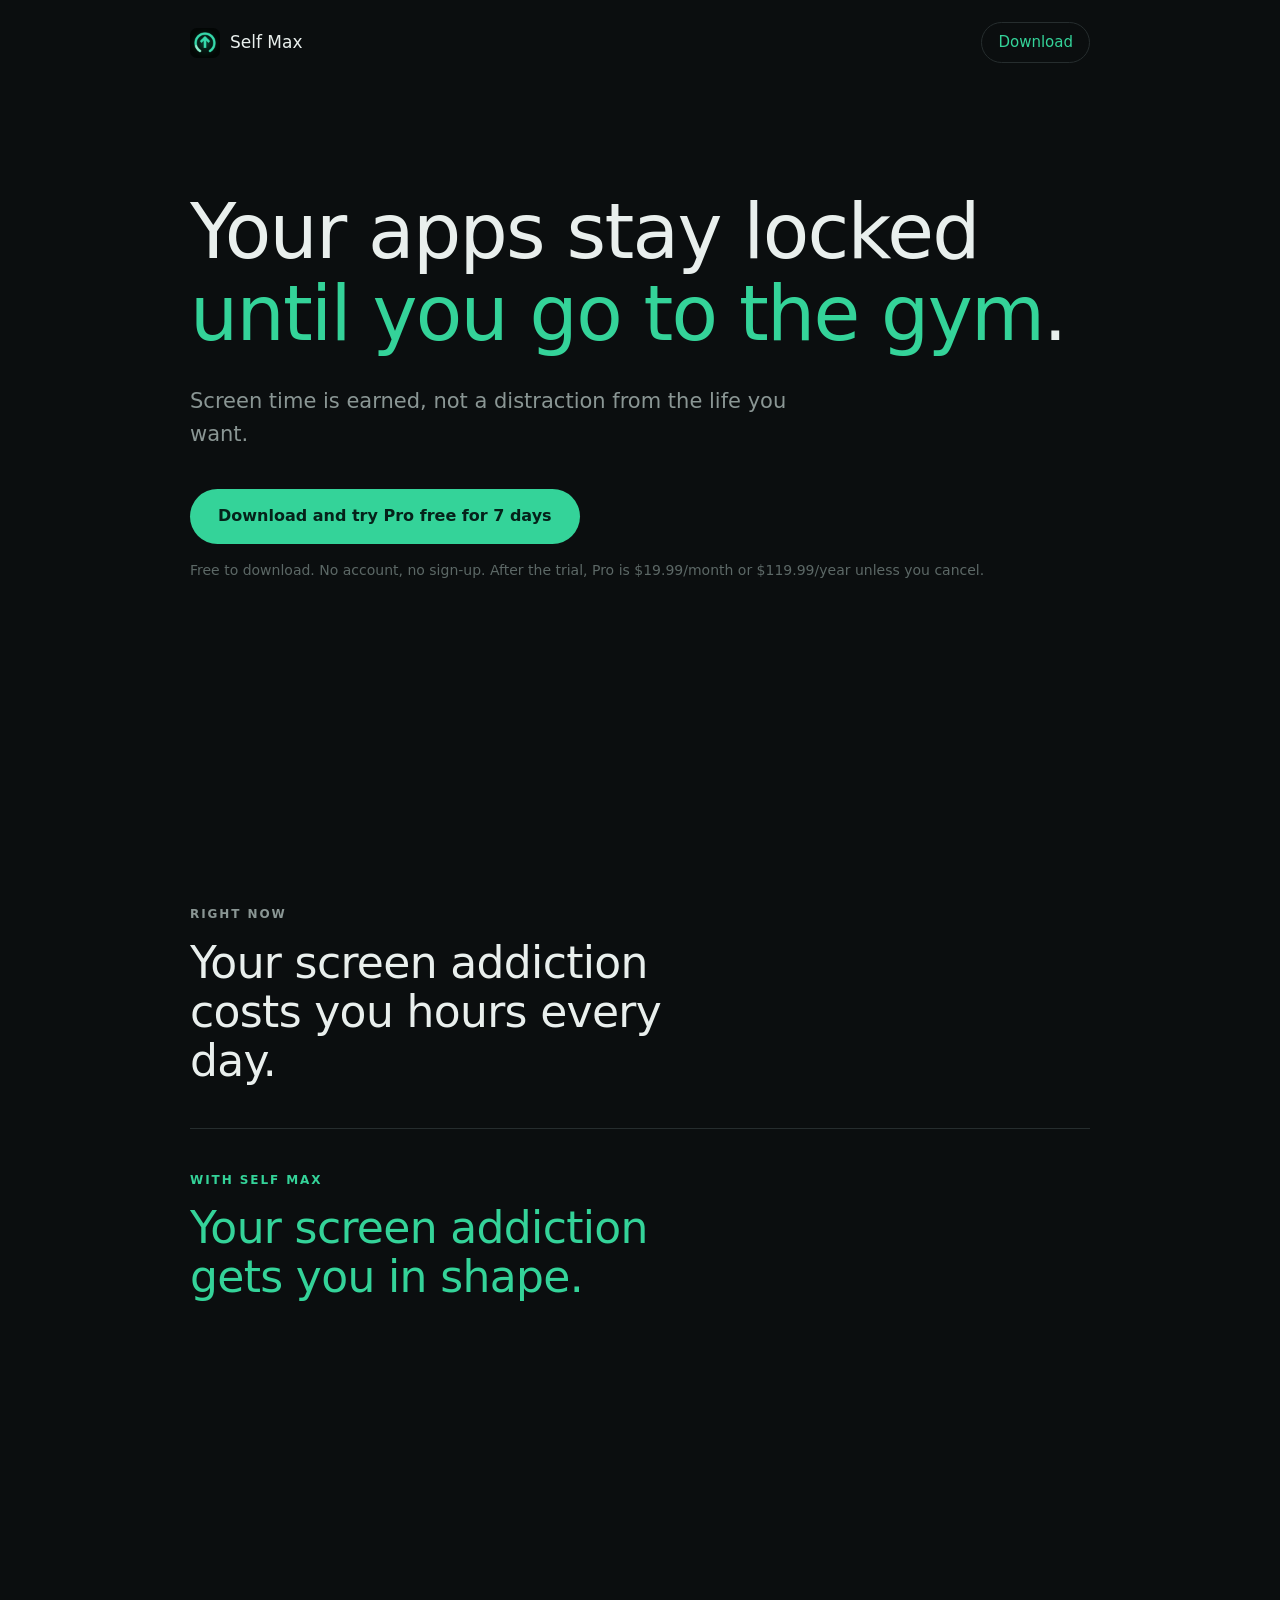
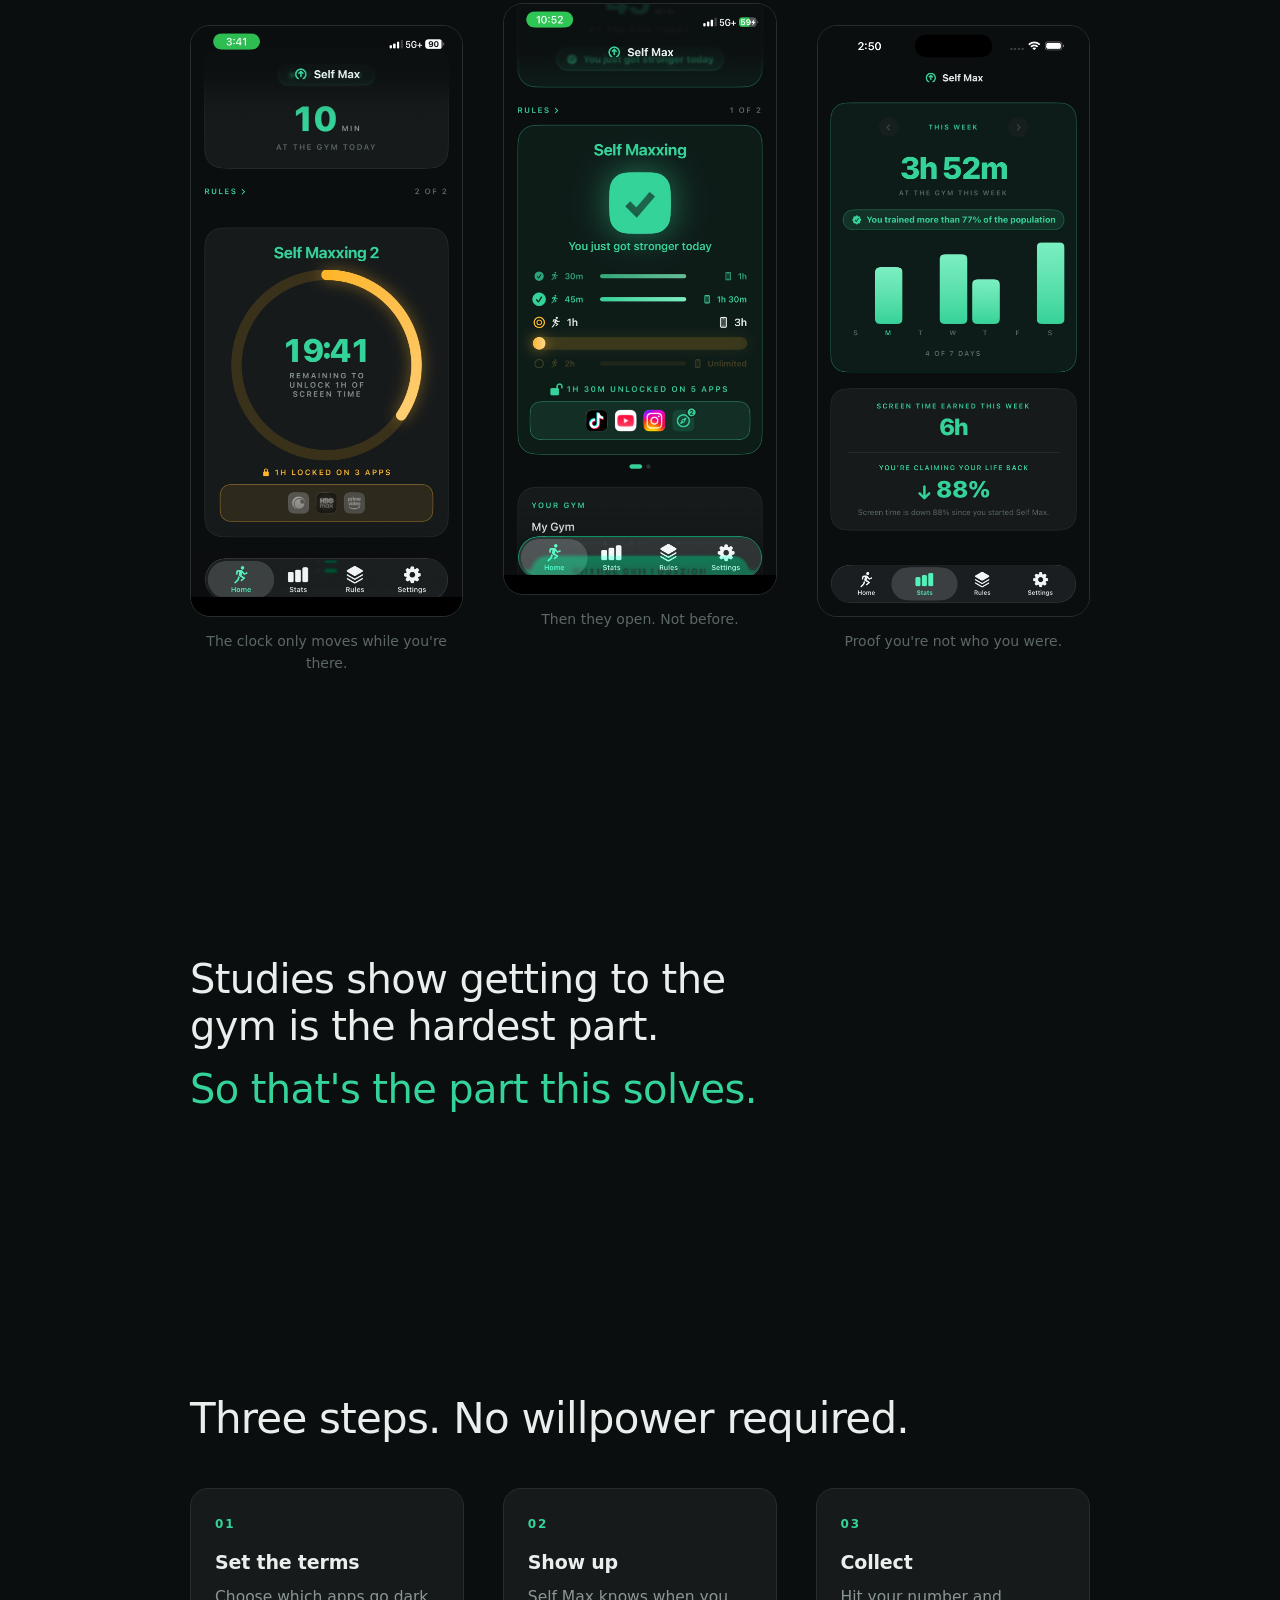
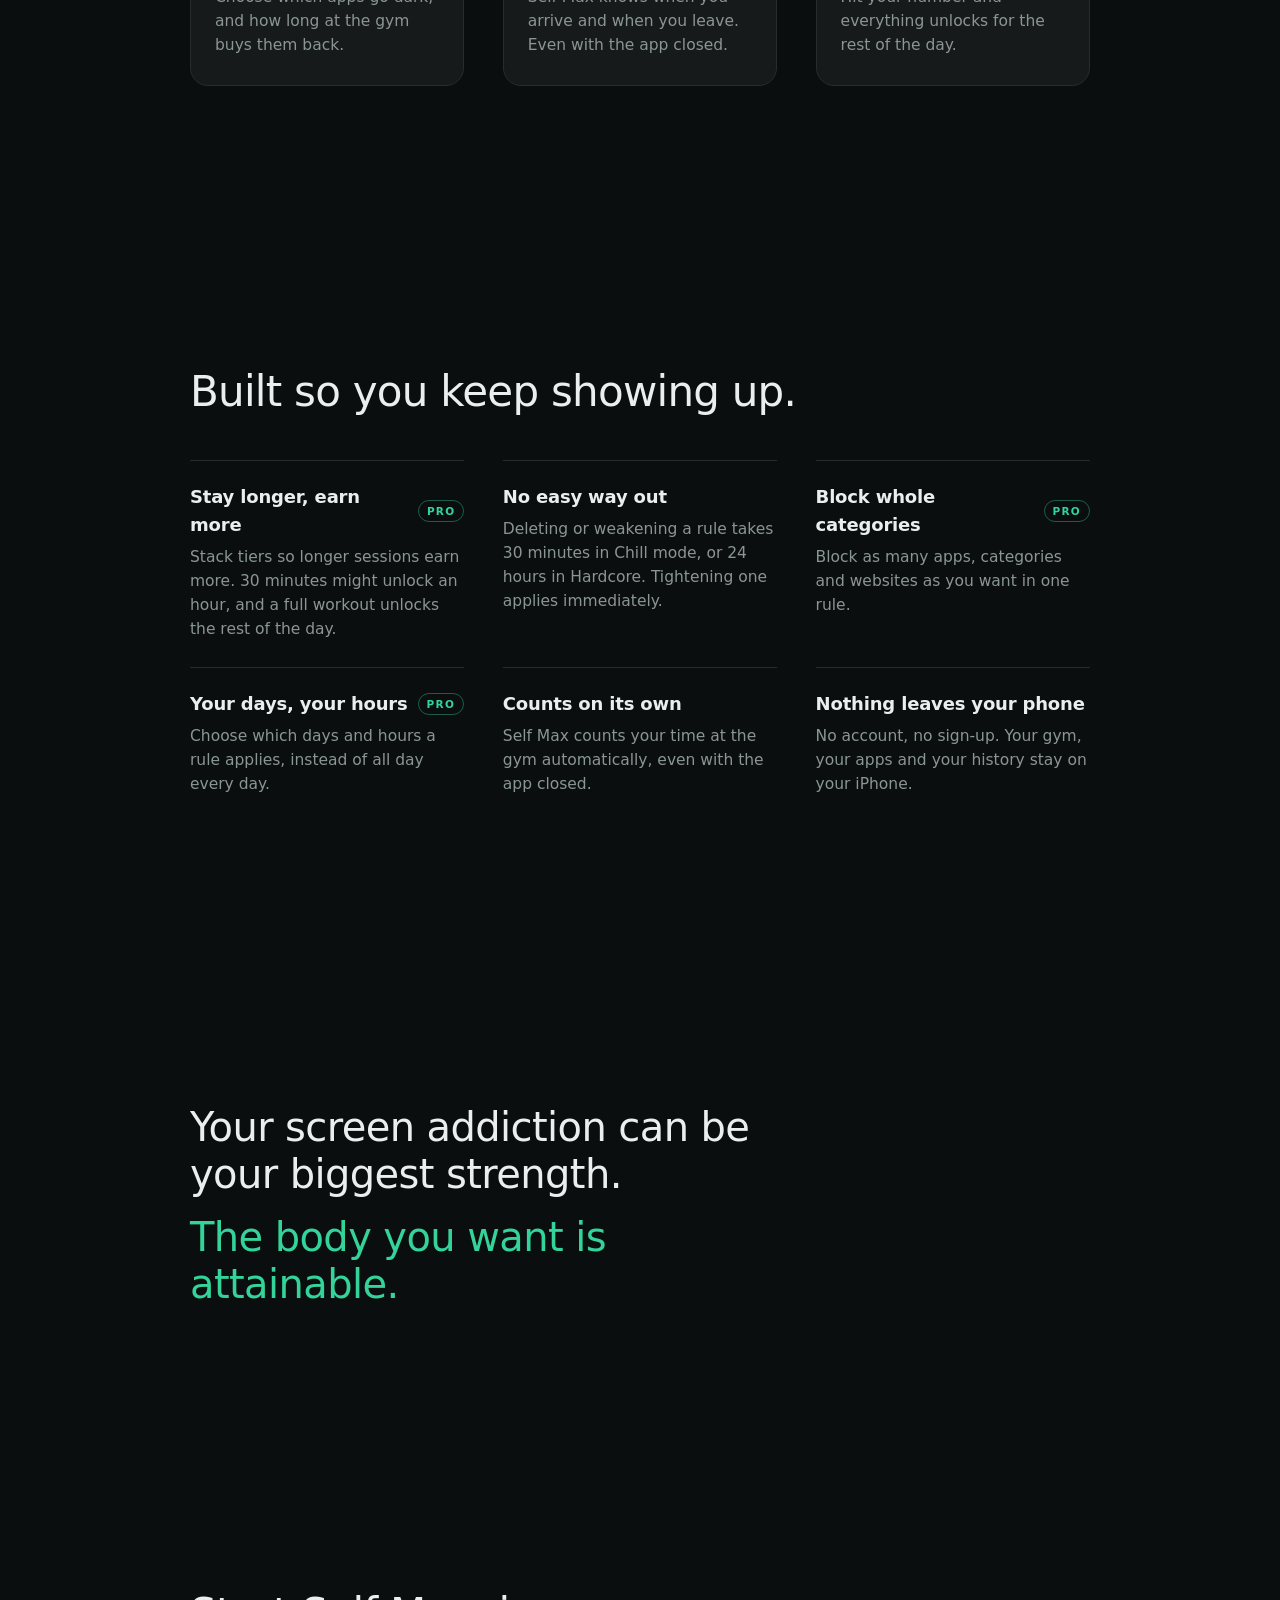
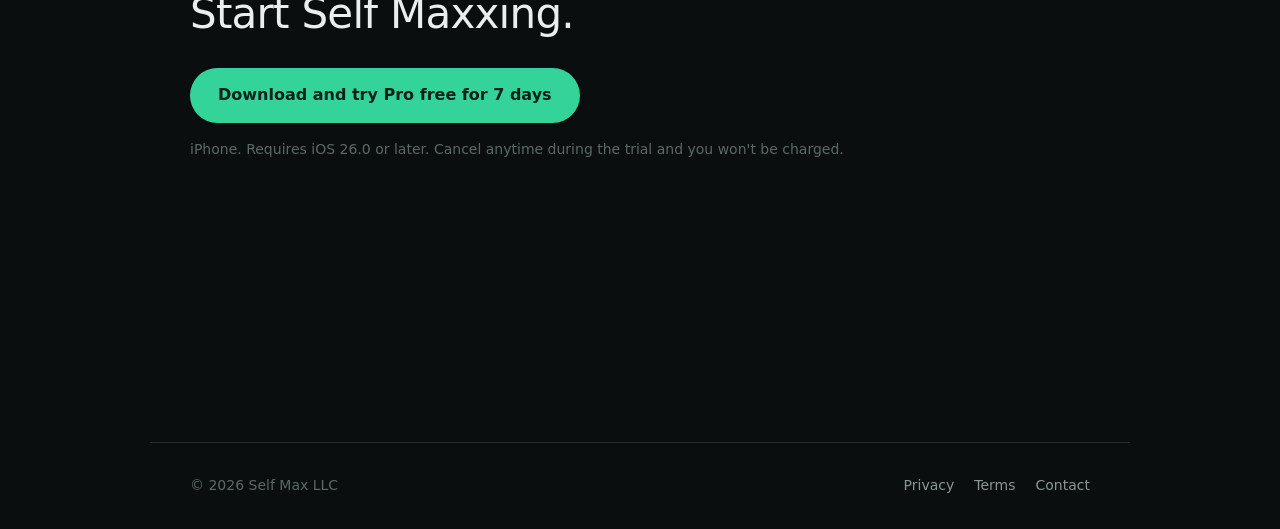
==== commit 94273826: "Minimum iOS on the site: 26.0 Co-Authored-By: Claude Opus 5.5 <noreply@anthropic.com> Claude-Session" ====
--- a/index.html
+++ b/index.html
@@ -128,7 +128,7 @@
   <div class="cta-row">
     <a class="btn btn-primary" href="https://apps.apple.com/app/id6804875830">Download and try Pro free for 7 days</a>
   </div>
-  <p class="fineprint">iPhone. Requires iOS 26.5 or later. Cancel anytime during the trial and you won't be charged.</p>
+  <p class="fineprint">iPhone. Requires iOS 26.0 or later. Cancel anytime during the trial and you won't be charged.</p>
 </section>
 
 <footer class="foot">
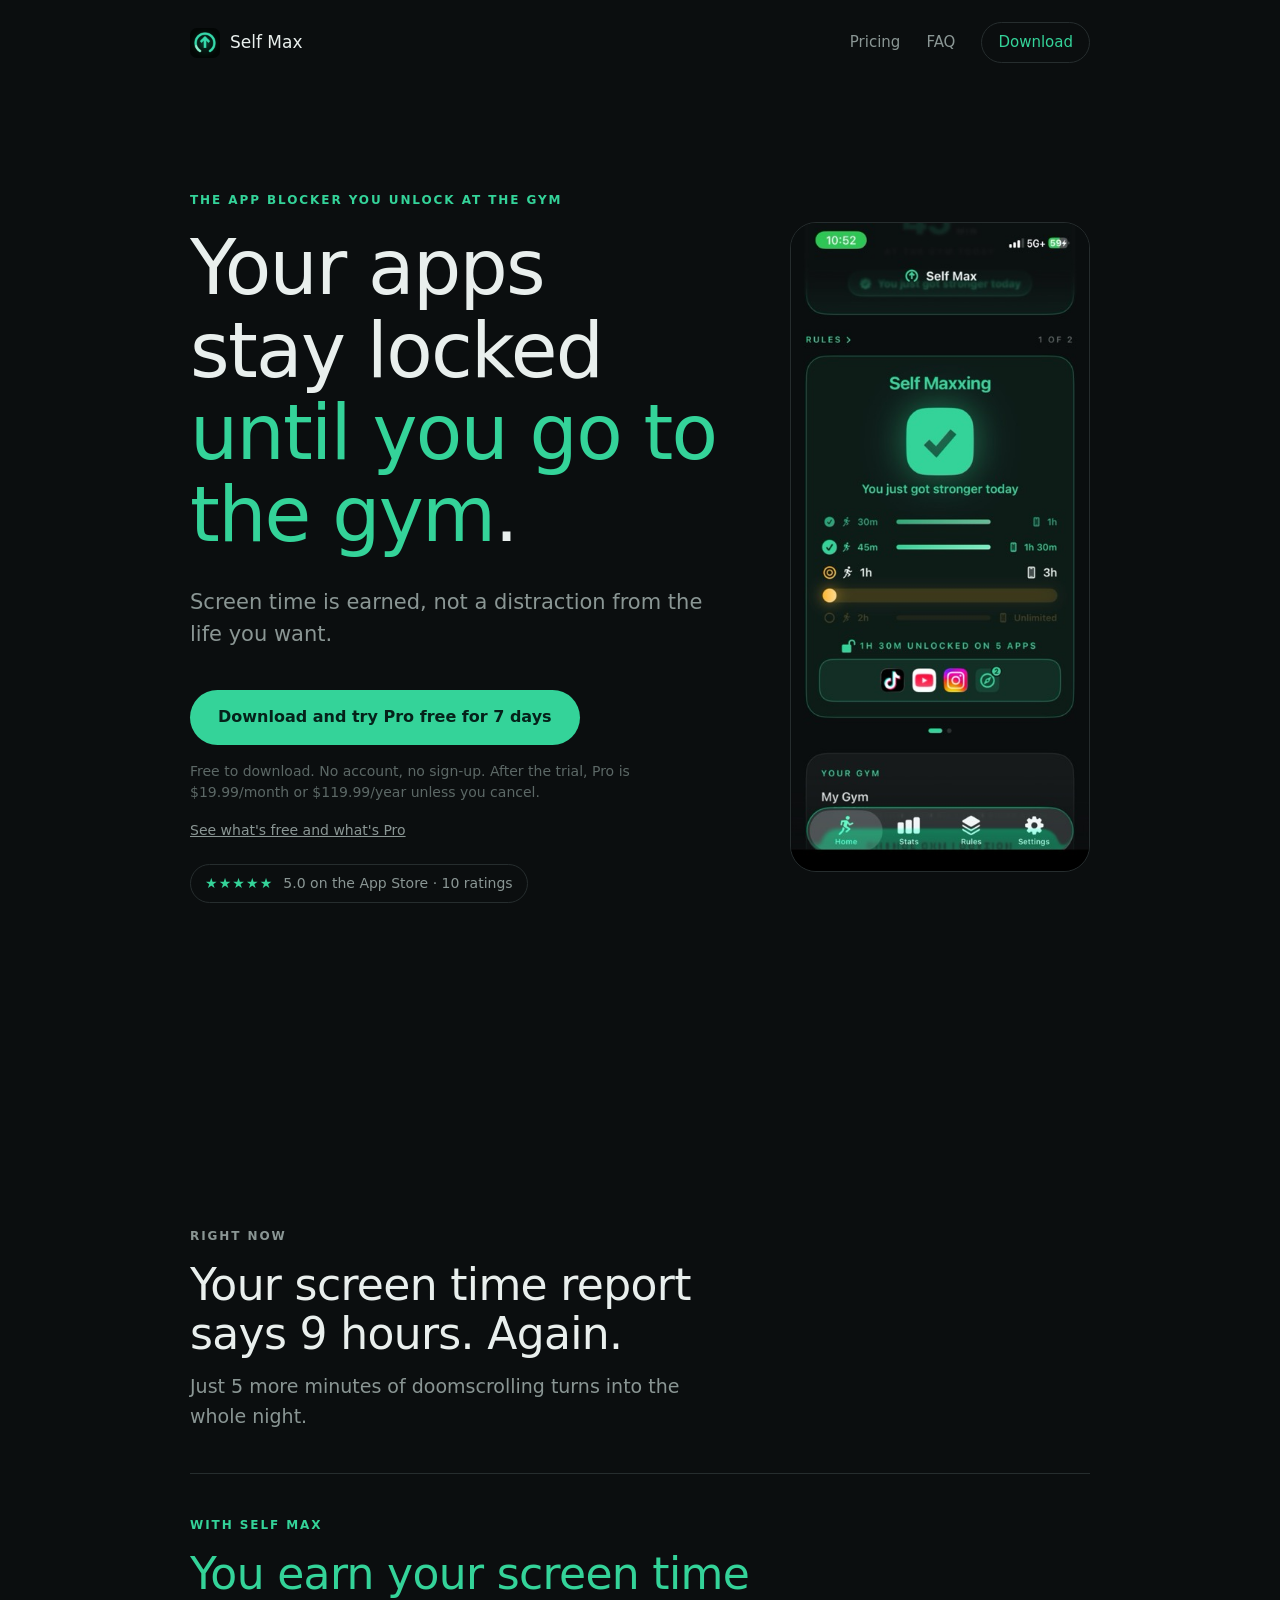
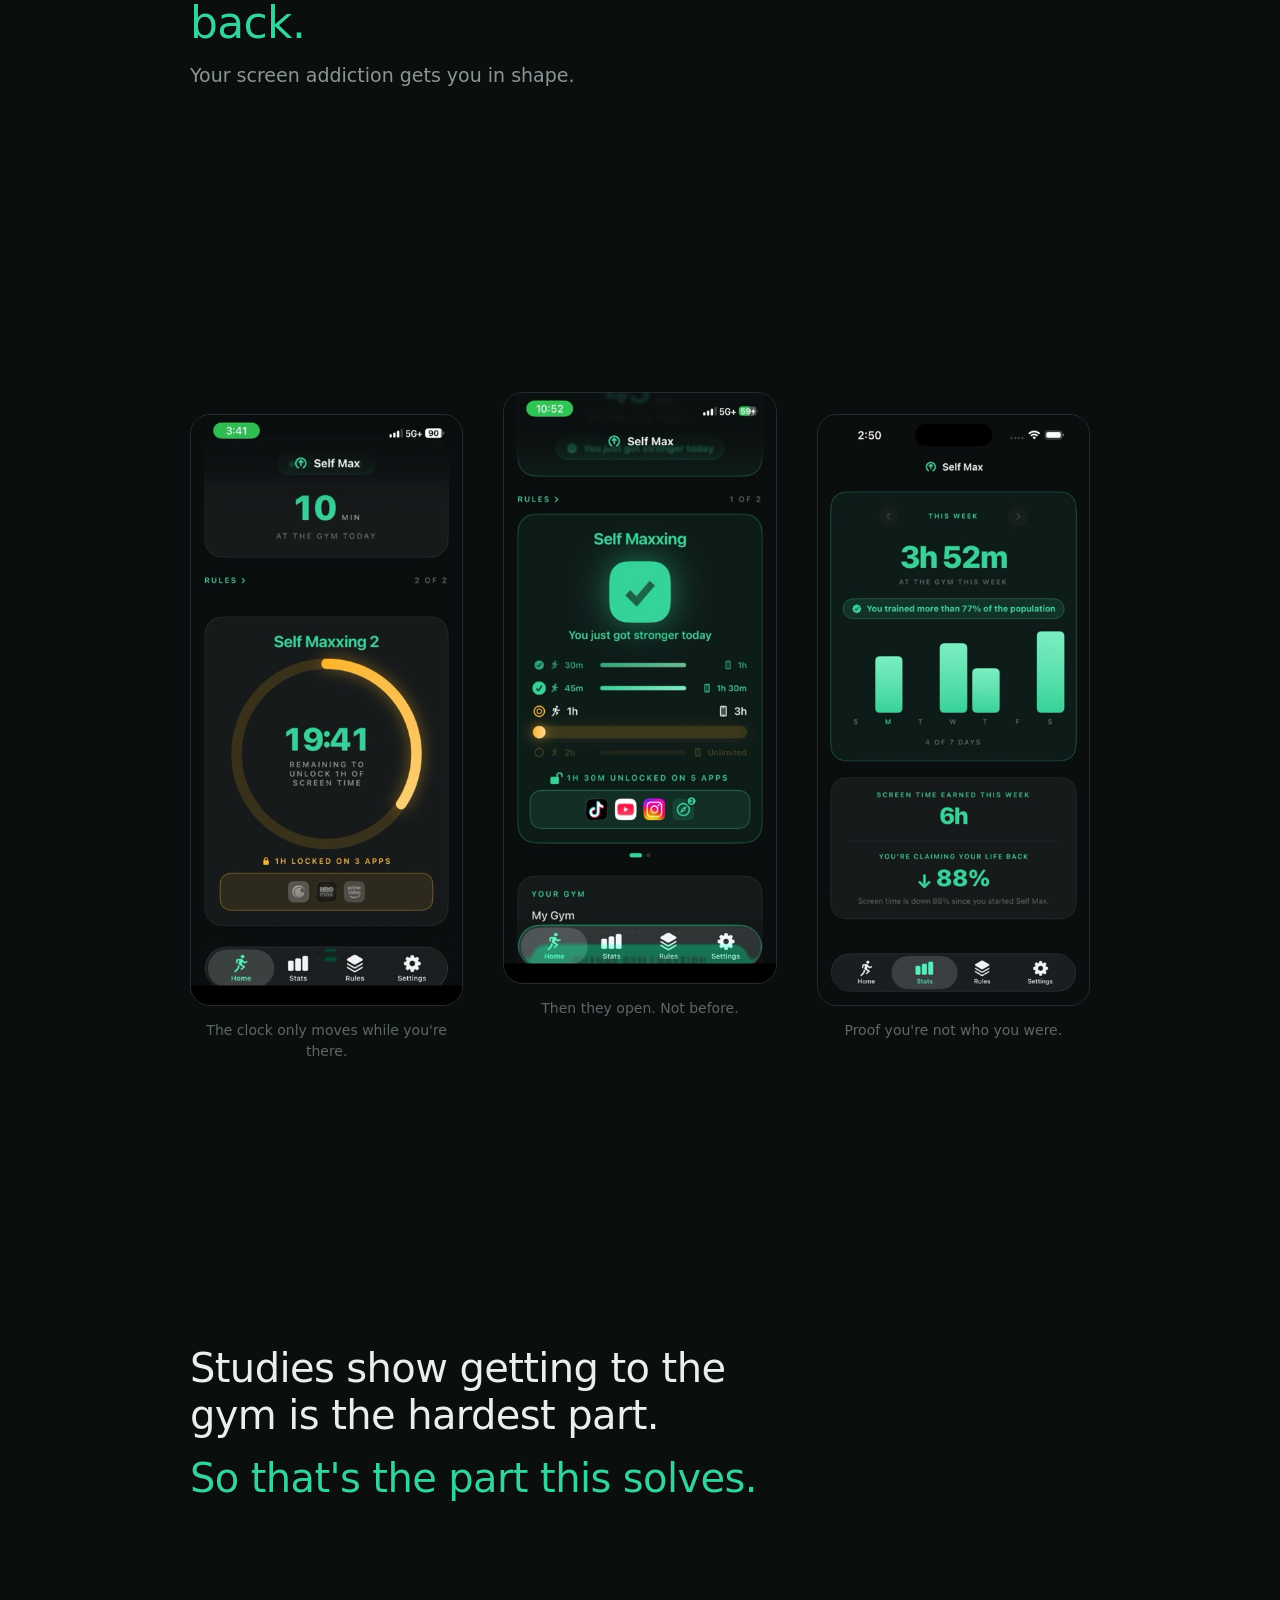
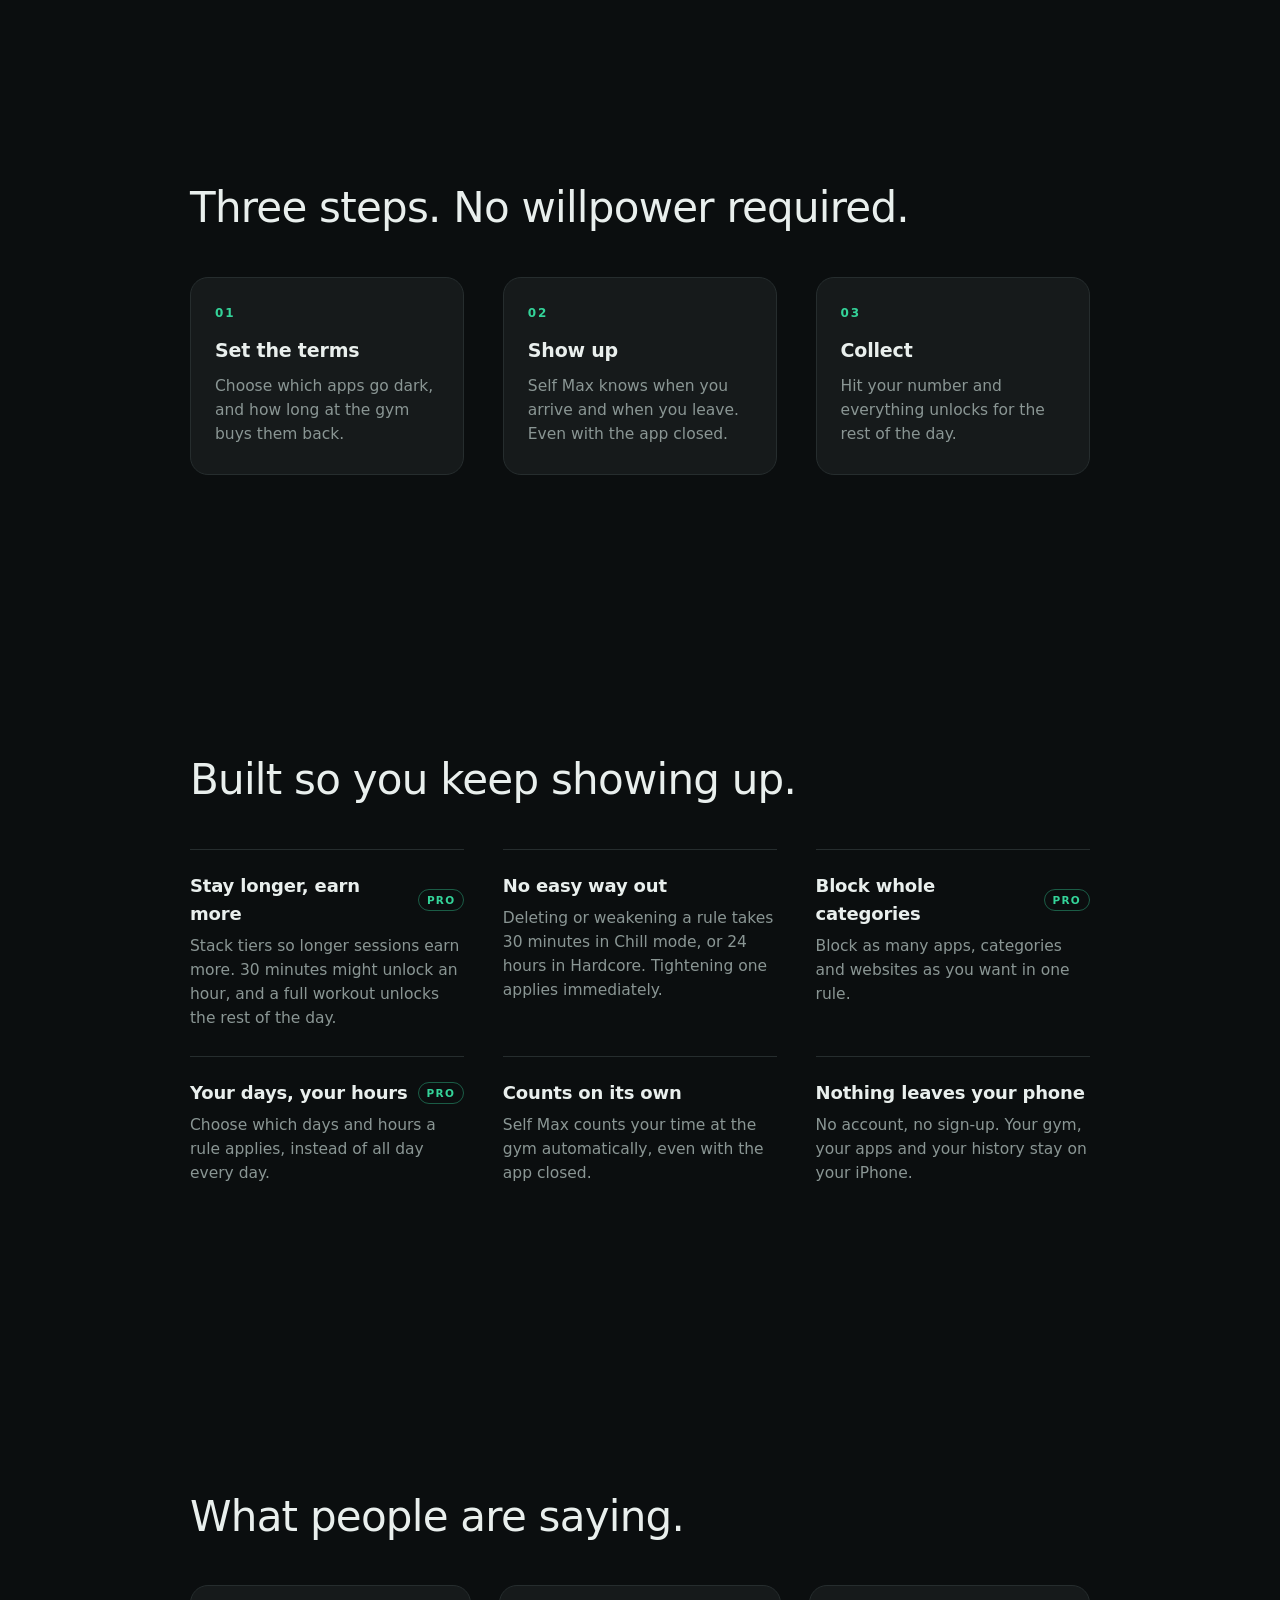
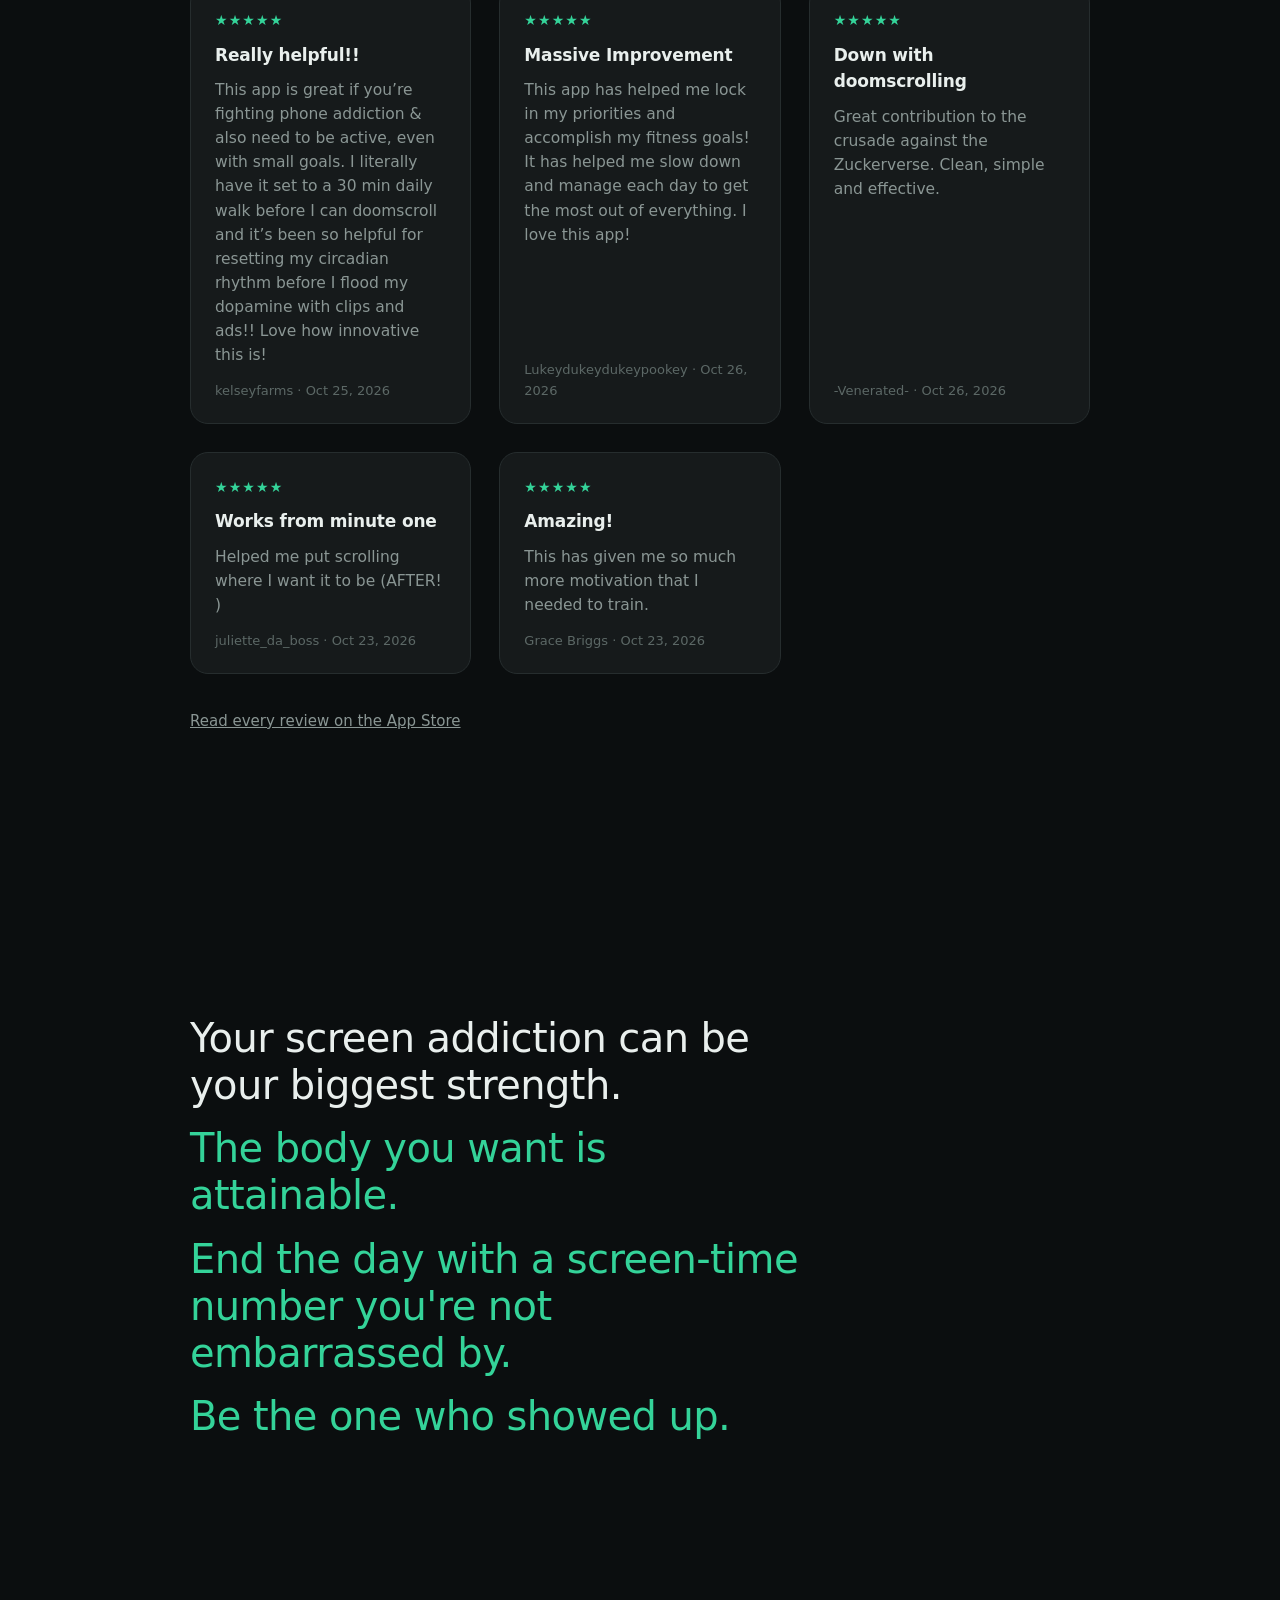
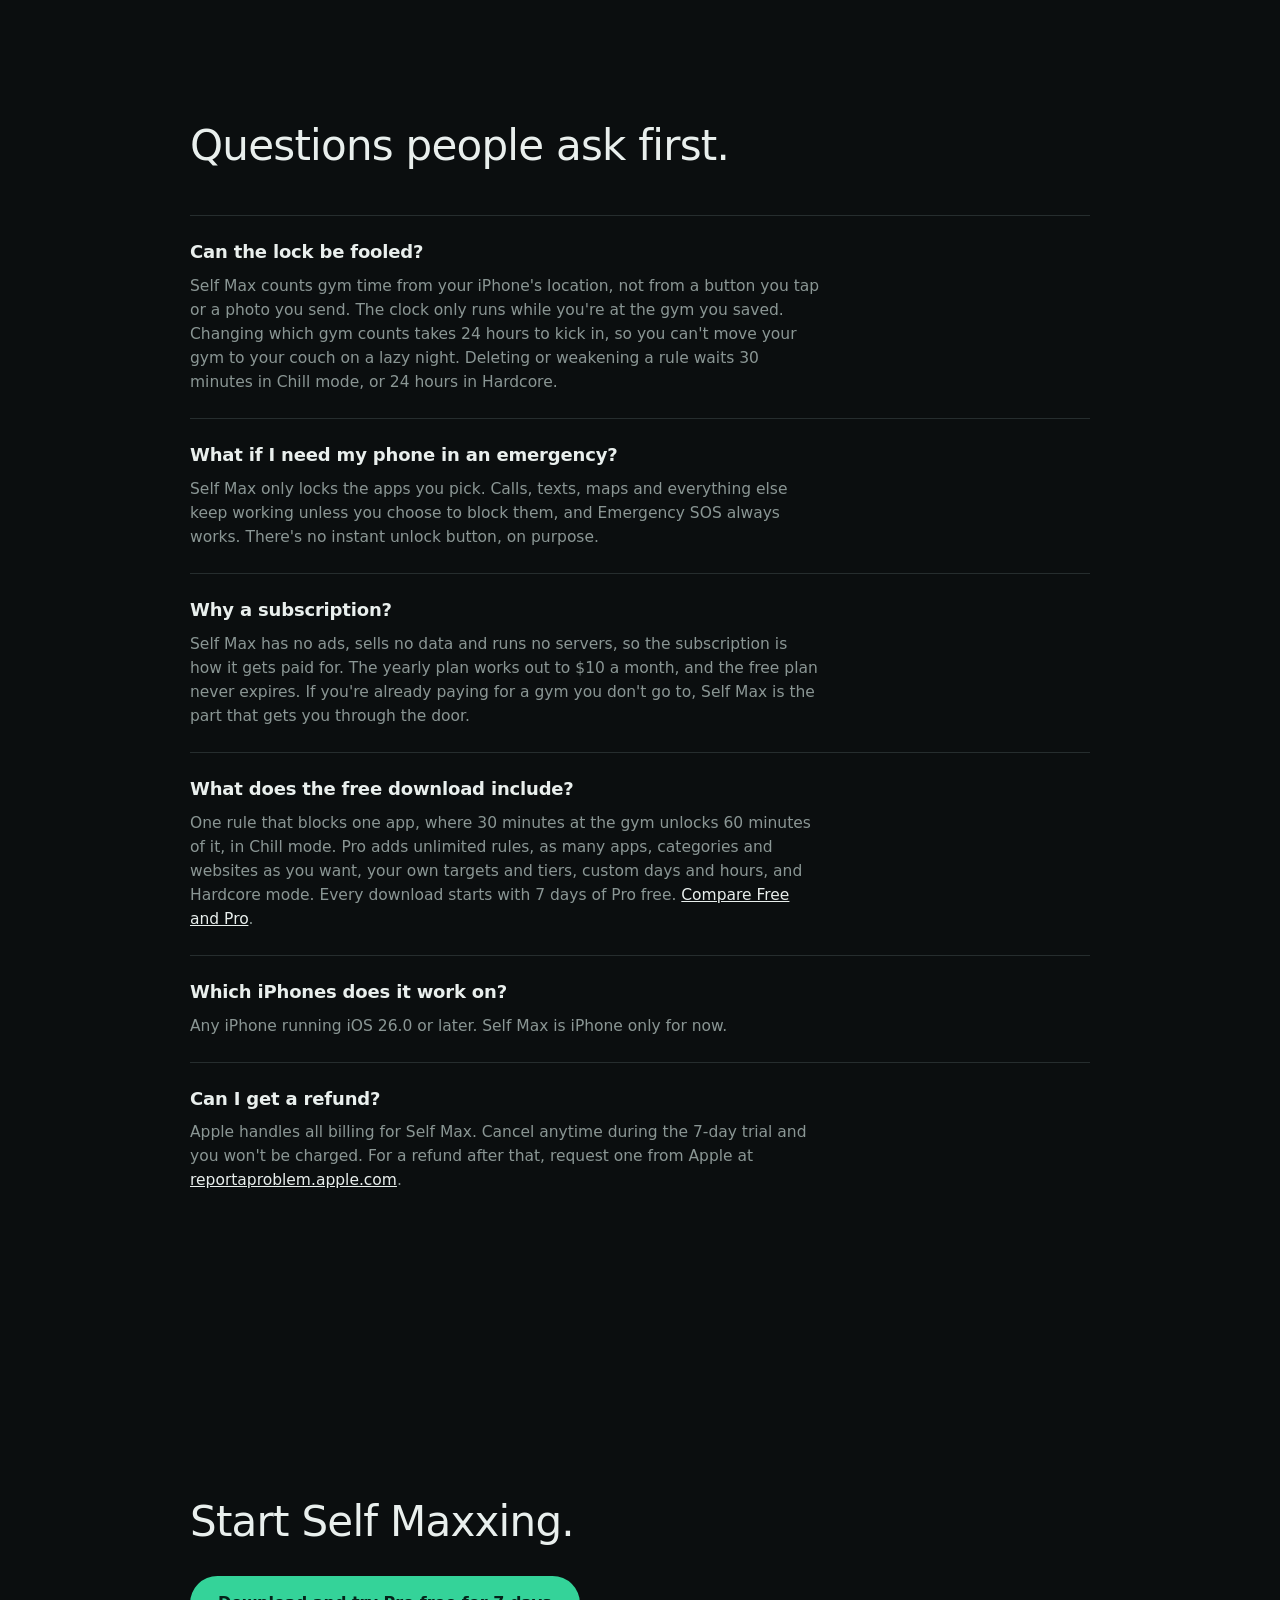
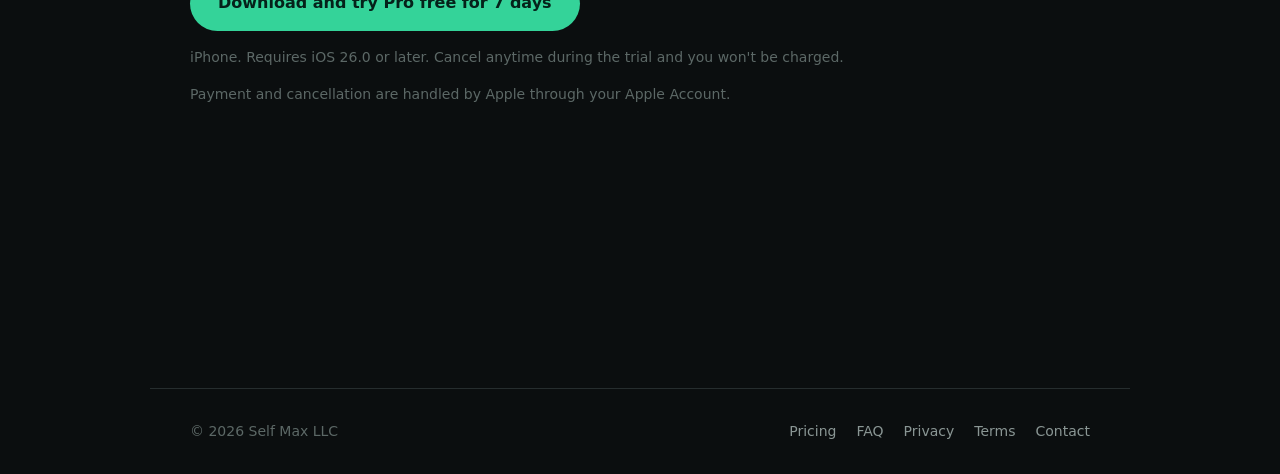
==== commit a2794cf2: "Audit fixes: reviews, rating, FAQ, pricing page, structured data, sitemap Co-Authored-By: Claude Opu" ====
--- a/index.html
+++ b/index.html
@@ -3,6 +3,7 @@
 <head>
 <meta charset="utf-8">
 <meta name="viewport" content="width=device-width, initial-scale=1">
+<meta name="apple-itunes-app" content="app-id=6804875830">
 <title>Self Max: Gym time unlocks screen time</title>
 <meta name="description" content="Your apps stay locked until you go to the gym. Self Max checks your location, so you can't talk your way out of it.">
 <meta property="og:title" content="Self Max: Gym time unlocks screen time">
@@ -10,6 +11,58 @@
 <meta property="og:image" content="https://selfmaxapp.com/img/icon.png">
 <link rel="icon" href="img/icon.png">
 <link rel="stylesheet" href="style.css">
+<!-- Machine-readable facts for search engines and AI assistants. Prices and
+     FAQ answers here must stay in step with the visible copy below and with
+     pricing.html. -->
+<script type="application/ld+json">
+{
+  "@context": "https://schema.org",
+  "@graph": [
+    {
+      "@type": "Organization",
+      "@id": "https://selfmaxapp.com/#org",
+      "name": "Self Max LLC",
+      "url": "https://selfmaxapp.com/",
+      "logo": "https://selfmaxapp.com/img/icon.png",
+      "email": "contact@selfmaxapp.com",
+      "sameAs": ["https://apps.apple.com/app/id6804875830"]
+    },
+    {
+      "@type": "MobileApplication",
+      "name": "Self Max",
+      "alternateName": "Self Max: Earn Screen Time",
+      "description": "An app blocker for iPhone. The apps you choose stay locked until you've spent your target time at the gym, which Self Max measures from your location.",
+      "operatingSystem": "iOS 26.0 or later",
+      "applicationCategory": "HealthApplication",
+      "url": "https://selfmaxapp.com/",
+      "downloadUrl": "https://apps.apple.com/app/id6804875830",
+      "publisher": {"@id": "https://selfmaxapp.com/#org"},
+      "offers": [
+        {"@type": "Offer", "name": "Free", "price": "0", "priceCurrency": "USD"},
+        {"@type": "Offer", "name": "Pro, monthly", "price": "19.99", "priceCurrency": "USD"},
+        {"@type": "Offer", "name": "Pro, yearly", "price": "119.99", "priceCurrency": "USD"}
+      ]
+    },
+    {
+      "@type": "FAQPage",
+      "mainEntity": [
+        {"@type": "Question", "name": "Can the lock be fooled?",
+         "acceptedAnswer": {"@type": "Answer", "text": "Self Max counts gym time from your iPhone's location, not from a button you tap or a photo you send. The clock only runs while you're at the gym you saved. Changing which gym counts takes 24 hours to kick in, so you can't move your gym to your couch on a lazy night. Deleting or weakening a rule waits 30 minutes in Chill mode, or 24 hours in Hardcore."}},
+        {"@type": "Question", "name": "What if I need my phone in an emergency?",
+         "acceptedAnswer": {"@type": "Answer", "text": "Self Max only locks the apps you pick. Calls, texts, maps and everything else keep working unless you choose to block them, and Emergency SOS always works. There's no instant unlock button, on purpose."}},
+        {"@type": "Question", "name": "Why a subscription?",
+         "acceptedAnswer": {"@type": "Answer", "text": "Self Max has no ads, sells no data and runs no servers, so the subscription is how it gets paid for. The yearly plan works out to $10 a month, and the free plan never expires. If you're already paying for a gym you don't go to, Self Max is the part that gets you through the door."}},
+        {"@type": "Question", "name": "What does the free download include?",
+         "acceptedAnswer": {"@type": "Answer", "text": "One rule that blocks one app, where 30 minutes at the gym unlocks 60 minutes of it, in Chill mode. Pro adds unlimited rules, as many apps, categories and websites as you want, your own targets and tiers, custom days and hours, and Hardcore mode. Every download starts with 7 days of Pro free."}},
+        {"@type": "Question", "name": "Which iPhones does it work on?",
+         "acceptedAnswer": {"@type": "Answer", "text": "Any iPhone running iOS 26.0 or later. Self Max is iPhone only for now."}},
+        {"@type": "Question", "name": "Can I get a refund?",
+         "acceptedAnswer": {"@type": "Answer", "text": "Apple handles all billing for Self Max. Cancel anytime during the 7-day trial and you won't be charged. For a refund after that, request one from Apple at reportaproblem.apple.com."}}
+      ]
+    }
+  ]
+}
+</script>
 </head>
 <body class="landing">
 
@@ -18,42 +71,73 @@
     <img src="img/icon.png" alt="" width="30" height="30">
     <span>Self Max</span>
   </a>
-  <a class="nav-cta" href="#get">Download</a>
+  <nav class="nav-links">
+    <a href="pricing.html">Pricing</a>
+    <a href="#faq">FAQ</a>
+    <a class="nav-cta" href="https://apps.apple.com/app/id6804875830">Download</a>
+  </nav>
 </header>
 
 <section class="hero">
-  <h1>Your apps stay locked<br><em>until you go to the gym</em>.</h1>
-  <p class="sub">Screen time is earned, not a distraction from the life you want.</p>
-  <div class="cta-row">
-    <a class="btn btn-primary" href="https://apps.apple.com/app/id6804875830">Download and try Pro free for 7 days</a>
+  <div class="hero-copy">
+    <p class="eyebrow">The app blocker you unlock at the gym</p>
+    <h1>Your apps stay locked<br><em>until you go to the gym</em>.</h1>
+    <p class="sub">Screen time is earned, not a distraction from the life you want.</p>
+    <div class="cta-row">
+      <a class="btn btn-primary" href="https://apps.apple.com/app/id6804875830">Download and try Pro free for 7 days</a>
+    </div>
+    <p class="fineprint">Free to download. No account, no sign-up. After the trial, Pro is $19.99/month or $119.99/year unless you cancel.</p>
+    <p class="fineprint"><a href="pricing.html">See what's free and what's Pro</a></p>
+    <!-- Update the count as ratings come in. Last checked 3 Nov 2026:
+         5.0 average from 10 ratings on the US App Store. -->
+    <a class="rating" href="https://apps.apple.com/app/id6804875830?see-all=reviews">
+      <span class="stars" aria-hidden="true">★★★★★</span>
+      <span>5.0 on the App Store · 10 ratings</span>
+    </a>
+    <!-- "As seen in" slot: add a strip here for the first real press or
+         Product Hunt mention. Left empty until one exists. -->
   </div>
-  <p class="fineprint">Free to download. No account, no sign-up. After the trial, Pro is $19.99/month or $119.99/year unless you cancel.</p>
-</section>
-
-<!-- The split from the posts: same habit, opposite outcome. The repetition
-     is the point, so the two lines stay word-for-word parallel. -->
+  <figure class="hero-shot">
+    <img src="img/earned-600.jpg"
+         srcset="img/earned-400.jpg 400w, img/earned-600.jpg 600w, img/earned.jpg 1080w"
+         sizes="(max-width: 760px) 62vw, 300px"
+         width="1080" height="2347" alt="A completed rule in Self Max showing apps unlocked after a gym session">
+  </figure>
+</section>
+
+<!-- The split from the posts: same habit, opposite outcome. The big lines
+     carry the audience's own words (the screen-time report number, earning
+     it back); the small lines underneath keep the original pairing. -->
 <section class="split">
   <div class="half">
     <p class="label">Right now</p>
-    <p class="line">Your screen addiction costs you hours every day.</p>
+    <p class="line">Your screen time report says 9 hours. Again.</p>
+    <p class="aside">Just 5 more minutes of doomscrolling turns into the whole night.</p>
   </div>
   <div class="half is-fix">
     <p class="label">With Self Max</p>
-    <p class="line">Your screen addiction gets you in shape.</p>
+    <p class="line">You earn your screen time back.</p>
+    <p class="aside">Your screen addiction gets you in shape.</p>
   </div>
 </section>
 
 <section class="proof">
   <figure>
-    <img src="img/ring.jpg" width="1080" height="2347" alt="A countdown ring filling as gym time is logged" loading="lazy">
+    <img src="img/ring.jpg" srcset="img/ring-400.jpg 400w, img/ring-600.jpg 600w, img/ring.jpg 1080w"
+         sizes="(max-width: 640px) 90vw, 300px"
+         width="1080" height="2347" alt="A countdown ring filling as gym time is logged" loading="lazy">
     <figcaption>The clock only moves while you're there.</figcaption>
   </figure>
   <figure class="lift">
-    <img src="img/earned.jpg" width="1080" height="2347" alt="A completed rule showing apps unlocked" loading="lazy">
+    <img src="img/earned.jpg" srcset="img/earned-400.jpg 400w, img/earned-600.jpg 600w, img/earned.jpg 1080w"
+         sizes="(max-width: 640px) 90vw, 300px"
+         width="1080" height="2347" alt="A completed rule showing apps unlocked" loading="lazy">
     <figcaption>Then they open. Not before.</figcaption>
   </figure>
   <figure>
-    <img src="img/stats.jpg" width="1080" height="2347" alt="Weekly gym time, tracked over time" loading="lazy">
+    <img src="img/stats.jpg" srcset="img/stats-400.jpg 400w, img/stats-600.jpg 600w, img/stats.jpg 1080w"
+         sizes="(max-width: 640px) 90vw, 300px"
+         width="1080" height="2347" alt="Weekly gym time, tracked over time" loading="lazy">
     <figcaption>Proof you're not who you were.</figcaption>
   </figure>
 </section>
@@ -116,11 +200,84 @@
   </ul>
 </section>
 
+<!-- Verbatim App Store reviews: same words, same handles, same dates. Don't
+     edit the text, typos included. -->
+<section class="reviews">
+  <h2>What people are saying.</h2>
+  <ul class="quotes">
+    <li>
+      <span class="stars" aria-label="5 out of 5 stars">★★★★★</span>
+      <h3>Really helpful!!</h3>
+      <blockquote><p>This app is great if you’re fighting phone addiction &amp; also need to be active, even with small goals. I literally have it set to a 30 min daily walk before I can doomscroll and it’s been so helpful for resetting my circadian rhythm before I flood my dopamine with clips and ads!! Love how innovative this is!</p></blockquote>
+      <p class="who">kelseyfarms · Oct 25, 2026</p>
+    </li>
+    <li>
+      <span class="stars" aria-label="5 out of 5 stars">★★★★★</span>
+      <h3>Massive Improvement</h3>
+      <blockquote><p>This app has helped me lock in my priorities and accomplish my fitness goals! It has helped me slow down and manage each day to get the most out of everything. I love this app!</p></blockquote>
+      <p class="who">Lukeydukeydukeypookey · Oct 26, 2026</p>
+    </li>
+    <li>
+      <span class="stars" aria-label="5 out of 5 stars">★★★★★</span>
+      <h3>Down with doomscrolling</h3>
+      <blockquote><p>Great contribution to the crusade against the Zuckerverse.  Clean, simple and effective.</p></blockquote>
+      <p class="who">-Venerated- · Oct 26, 2026</p>
+    </li>
+    <li>
+      <span class="stars" aria-label="5 out of 5 stars">★★★★★</span>
+      <h3>Works from minute one</h3>
+      <blockquote><p>Helped me put scrolling where I want it to be (AFTER! )</p></blockquote>
+      <p class="who">juliette_da_boss · Oct 23, 2026</p>
+    </li>
+    <li>
+      <span class="stars" aria-label="5 out of 5 stars">★★★★★</span>
+      <h3>Amazing!</h3>
+      <blockquote><p>This has given me so much more motivation that I needed to train.</p></blockquote>
+      <p class="who">Grace Briggs · Oct 23, 2026</p>
+    </li>
+  </ul>
+  <p class="more"><a href="https://apps.apple.com/app/id6804875830?see-all=reviews">Read every review on the App Store</a></p>
+</section>
+
 <section class="pitch">
   <blockquote>
     <p>Your screen addiction can be your biggest strength.</p>
     <p class="turn">The body you want is attainable.</p>
+    <p class="turn">End the day with a screen-time number you're not embarrassed by.</p>
+    <p class="turn">Be the one who showed up.</p>
   </blockquote>
+</section>
+
+<!-- Same questions and answers as the FAQPage data in the head. Change both
+     together. -->
+<section class="faq" id="faq">
+  <h2>Questions people ask first.</h2>
+  <dl class="qa">
+    <div>
+      <dt>Can the lock be fooled?</dt>
+      <dd>Self Max counts gym time from your iPhone's location, not from a button you tap or a photo you send. The clock only runs while you're at the gym you saved. Changing which gym counts takes 24 hours to kick in, so you can't move your gym to your couch on a lazy night. Deleting or weakening a rule waits 30 minutes in Chill mode, or 24 hours in Hardcore.</dd>
+    </div>
+    <div>
+      <dt>What if I need my phone in an emergency?</dt>
+      <dd>Self Max only locks the apps you pick. Calls, texts, maps and everything else keep working unless you choose to block them, and Emergency SOS always works. There's no instant unlock button, on purpose.</dd>
+    </div>
+    <div>
+      <dt>Why a subscription?</dt>
+      <dd>Self Max has no ads, sells no data and runs no servers, so the subscription is how it gets paid for. The yearly plan works out to $10 a month, and the free plan never expires. If you're already paying for a gym you don't go to, Self Max is the part that gets you through the door.</dd>
+    </div>
+    <div>
+      <dt>What does the free download include?</dt>
+      <dd>One rule that blocks one app, where 30 minutes at the gym unlocks 60 minutes of it, in Chill mode. Pro adds unlimited rules, as many apps, categories and websites as you want, your own targets and tiers, custom days and hours, and Hardcore mode. Every download starts with 7 days of Pro free. <a href="pricing.html">Compare Free and Pro</a>.</dd>
+    </div>
+    <div>
+      <dt>Which iPhones does it work on?</dt>
+      <dd>Any iPhone running iOS 26.0 or later. Self Max is iPhone only for now.</dd>
+    </div>
+    <div>
+      <dt>Can I get a refund?</dt>
+      <dd>Apple handles all billing for Self Max. Cancel anytime during the 7-day trial and you won't be charged. For a refund after that, request one from Apple at <a href="https://reportaproblem.apple.com/">reportaproblem.apple.com</a>.</dd>
+    </div>
+  </dl>
 </section>
 
 <section class="get" id="get">
@@ -129,11 +286,14 @@
     <a class="btn btn-primary" href="https://apps.apple.com/app/id6804875830">Download and try Pro free for 7 days</a>
   </div>
   <p class="fineprint">iPhone. Requires iOS 26.0 or later. Cancel anytime during the trial and you won't be charged.</p>
+  <p class="fineprint">Payment and cancellation are handled by Apple through your Apple Account.</p>
 </section>
 
 <footer class="foot">
   <span>© 2026 Self Max LLC</span>
   <nav>
+    <a href="pricing.html">Pricing</a>
+    <a href="#faq">FAQ</a>
     <a href="privacy.html">Privacy</a>
     <a href="https://www.apple.com/legal/internet-services/itunes/dev/stdeula/">Terms</a>
     <a href="mailto:contact@selfmaxapp.com">Contact</a>
--- a/style.css
+++ b/style.css
@@ -74,9 +74,55 @@
   border-radius: 999px;
 }
 .nav-cta:hover { border-color: var(--jade); }
+.nav-links { display: flex; align-items: center; gap: clamp(14px, 3vw, 26px); }
+.nav-links a:not(.nav-cta) {
+  font-size: 15px;
+  font-weight: 400;
+  color: var(--mute);
+  text-decoration: none;
+}
+.nav-links a:not(.nav-cta):hover { color: var(--text); }
 
 /* ---------- hero ---------- */
-.hero { padding-top: calc(var(--band) * 0.75); padding-bottom: var(--band); }
+.hero {
+  padding-top: calc(var(--band) * 0.75);
+  padding-bottom: var(--band);
+  display: grid;
+  grid-template-columns: minmax(0, 1fr) auto;
+  gap: clamp(28px, 5vw, 64px);
+  align-items: center;
+}
+.hero-shot { margin: 0; width: 300px; }
+.hero-shot img { border-radius: 26px; border: 1px solid var(--line); }
+@media (max-width: 760px) {
+  .hero { grid-template-columns: 1fr; }
+  .hero-shot { width: min(62vw, 300px); justify-self: center; }
+}
+.eyebrow {
+  margin: 0 0 18px;
+  font-size: 12px;
+  font-weight: 600;
+  letter-spacing: 0.16em;
+  text-transform: uppercase;
+  color: var(--jade);
+}
+.fineprint a { color: var(--mute); }
+.fineprint a:hover { color: var(--jade); }
+.rating {
+  display: inline-flex;
+  flex-wrap: wrap;
+  align-items: center;
+  gap: 4px 10px;
+  margin-top: 22px;
+  padding: 8px 14px;
+  border: 1px solid var(--line);
+  border-radius: 999px;
+  font-size: 14px;
+  color: var(--mute);
+  text-decoration: none;
+}
+.rating:hover { border-color: var(--jade); }
+.stars { color: var(--jade); letter-spacing: 0.08em; }
 h1 {
   font-size: clamp(38px, 7vw, 76px);
   font-weight: 300;
@@ -130,6 +176,12 @@
   max-width: 20ch;
 }
 .is-fix .line { color: var(--jade); }
+.aside {
+  margin: 14px 0 0;
+  font-size: clamp(16px, 1.9vw, 19px);
+  color: var(--mute);
+  max-width: 44ch;
+}
 
 /* ---------- screenshots ---------- */
 .proof {
@@ -235,6 +287,44 @@
   padding: 2px 8px;
 }
 
+/* ---------- reviews ----------
+   Real App Store reviews, set as plain quotes on the surface colour so
+   they read as other people's words, not as more feature copy. */
+.reviews { padding-block: var(--band); }
+.quotes {
+  list-style: none;
+  margin: 0;
+  padding: 0;
+  display: grid;
+  grid-template-columns: repeat(auto-fit, minmax(260px, 1fr));
+  gap: clamp(18px, 2.6vw, 28px);
+}
+.quotes li {
+  background: var(--surface);
+  border: 1px solid var(--line);
+  border-radius: 18px;
+  padding: 24px 24px 22px;
+  display: flex;
+  flex-direction: column;
+  gap: 10px;
+}
+.quotes .stars { font-size: 14px; }
+.quotes h3 { margin: 0; font-size: 17px; font-weight: 600; letter-spacing: -0.01em; }
+.quotes blockquote { margin: 0; flex: 1; }
+.quotes blockquote p { margin: 0; color: var(--mute); font-size: 15.5px; }
+.who { margin: 4px 0 0; font-size: 13px; color: var(--faint); }
+.more { margin: calc(var(--stack) * 1.2) 0 0; font-size: 15px; }
+.more a { color: var(--mute); }
+.more a:hover { color: var(--jade); }
+
+/* ---------- FAQ ---------- */
+.faq { padding-block: var(--band); }
+.qa { margin: 0; display: grid; }
+.qa div { border-top: 1px solid var(--line); padding-block: 22px 24px; }
+.qa dt { font-size: 18px; font-weight: 600; letter-spacing: -0.01em; margin-bottom: 8px; }
+.qa dd { margin: 0; color: var(--mute); font-size: 15.5px; max-width: 64ch; }
+.qa a { color: var(--text); }
+
 /* ---------- final CTA ---------- */
 .get { padding-block: var(--band); }
 .get h2 { margin-bottom: var(--stack); }
@@ -265,6 +355,68 @@
   .proof .lift { transform: none; }
 }
 
+/* ---------- pricing.html ---------- */
+.price-hero { padding-top: calc(var(--band) * 0.6); padding-bottom: calc(var(--band) * 0.5); }
+.plans {
+  padding-bottom: calc(var(--band) * 0.6);
+  display: grid;
+  grid-template-columns: repeat(auto-fit, minmax(250px, 1fr));
+  gap: clamp(18px, 2.6vw, 28px);
+  align-items: stretch;
+}
+.plan {
+  background: var(--surface);
+  border: 1px solid var(--line);
+  border-radius: 18px;
+  padding: 26px 24px 28px;
+  display: flex;
+  flex-direction: column;
+  gap: 8px;
+}
+.plan.is-pick { border-color: var(--jade); }
+.plan-top { display: flex; align-items: center; justify-content: space-between; gap: 10px; }
+.plan h2 { margin: 0; font-size: 19px; font-weight: 600; letter-spacing: -0.01em; }
+.plan .amount {
+  margin: 6px 0 0;
+  font-size: clamp(34px, 4.6vw, 44px);
+  font-weight: 300;
+  letter-spacing: -0.02em;
+  line-height: 1.1;
+  font-variant-numeric: tabular-nums;
+}
+.plan .amount small { font-size: 0.42em; color: var(--mute); letter-spacing: 0; }
+.plan .per { margin: 0; color: var(--mute); font-size: 15px; }
+.plan .save { margin: 0; color: var(--jade); font-size: 15px; font-weight: 500; }
+.plan p.note { margin: 10px 0 0; color: var(--mute); font-size: 15px; }
+.compare { padding-block: calc(var(--band) * 0.6); }
+.table-wrap { overflow-x: auto; }
+.compare table { width: 100%; min-width: 520px; border-collapse: collapse; font-size: 15.5px; }
+.compare th, .compare td { text-align: left; padding: 14px 12px; border-top: 1px solid var(--line); vertical-align: top; }
+.compare thead th { border-top: 0; font-size: 12px; font-weight: 600; letter-spacing: 0.16em; text-transform: uppercase; color: var(--mute); }
+.compare tbody th { font-weight: 500; color: var(--text); width: 34%; }
+.compare td { color: var(--mute); }
+.compare td.yes { color: var(--jade); }
+.offer {
+  padding-block: calc(var(--band) * 0.5);
+}
+.offer-box {
+  border: 1px dashed rgba(52, 211, 153, 0.5);
+  border-radius: 18px;
+  padding: 24px;
+}
+.offer-box h2 { margin: 0 0 8px; font-size: clamp(22px, 3vw, 28px); }
+.offer-box p { margin: 0; color: var(--mute); max-width: 60ch; }
+.offer-box p + p { margin-top: 10px; }
+.value { padding-block: calc(var(--band) * 0.5); }
+.value p {
+  margin: 0;
+  font-size: clamp(22px, 3.2vw, 32px);
+  line-height: 1.2;
+  letter-spacing: -0.015em;
+  max-width: 30ch;
+}
+.value .turn { color: var(--jade); margin-top: 0.4em; }
+
 /* ---------- privacy.html ----------
    Its own narrow column. These selectors are scoped under .wrap so they
    can't reach the landing page — an unscoped `header` rule here is exactly
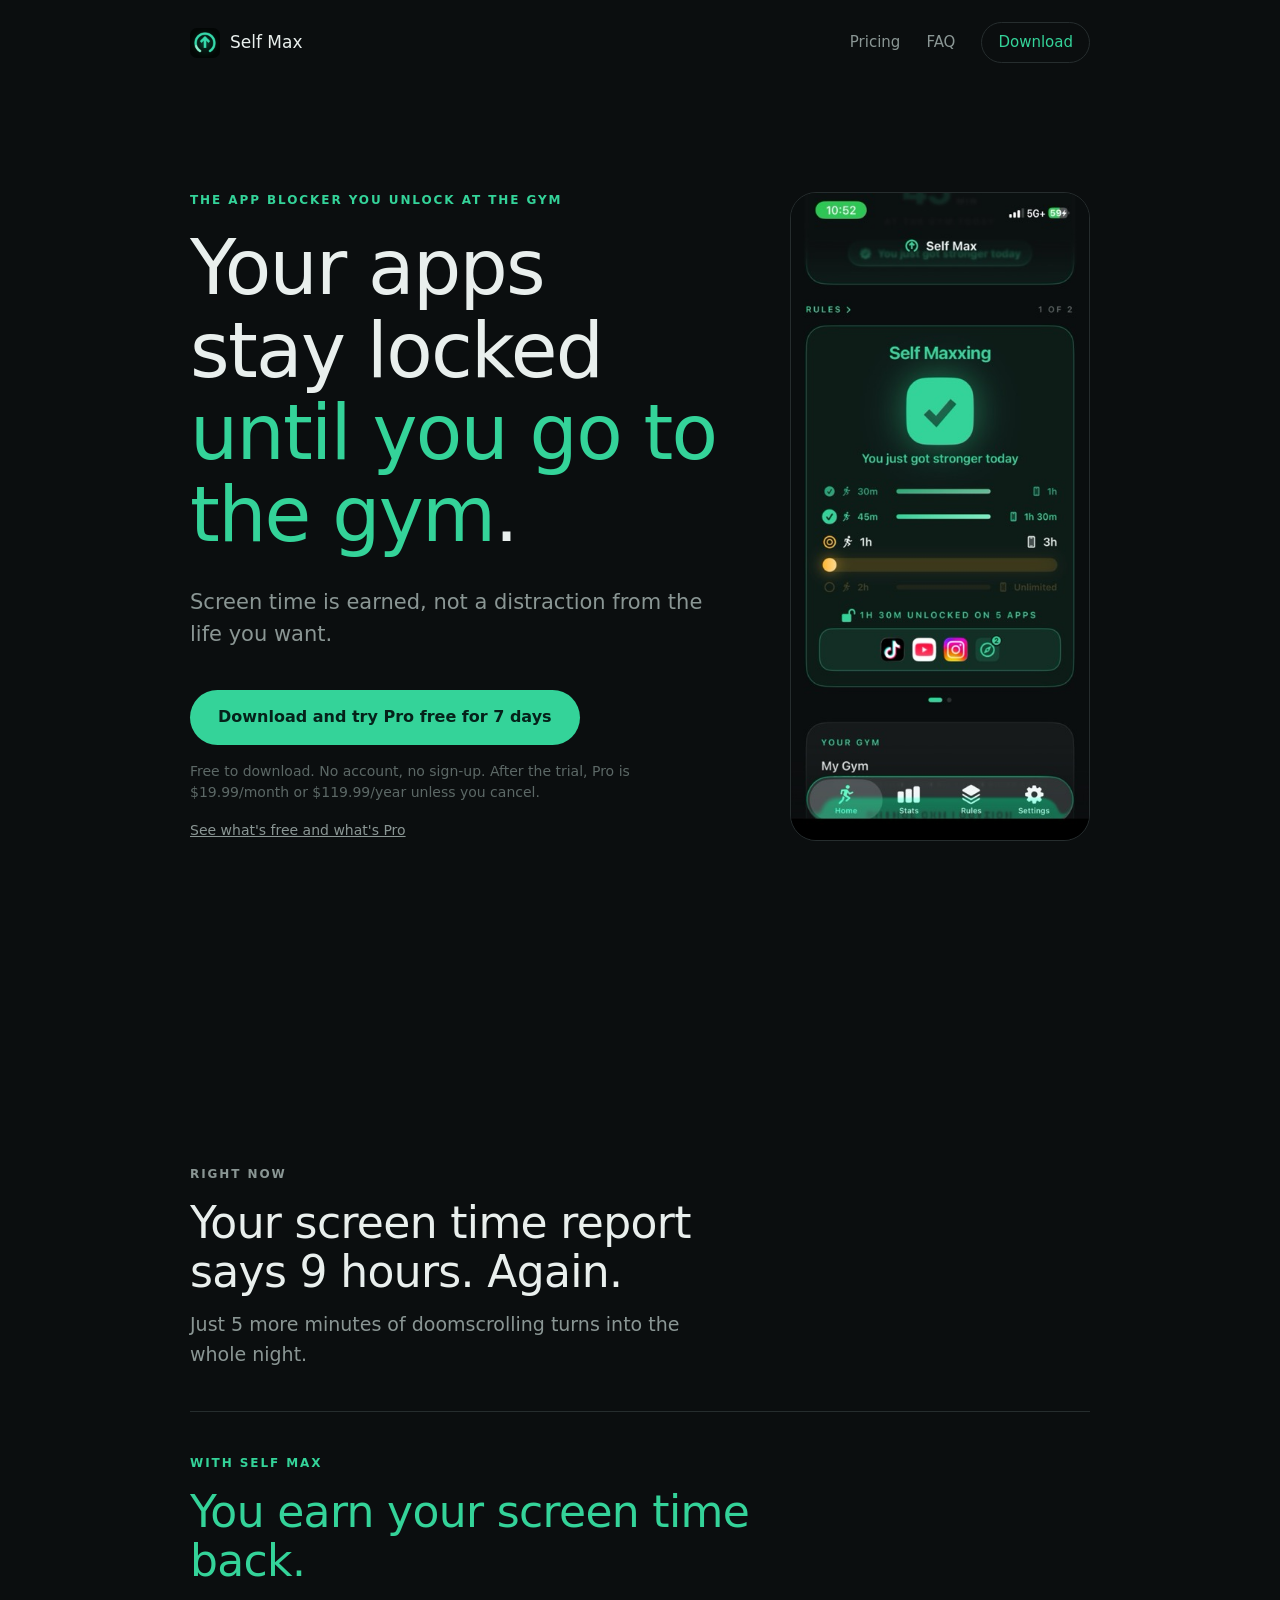
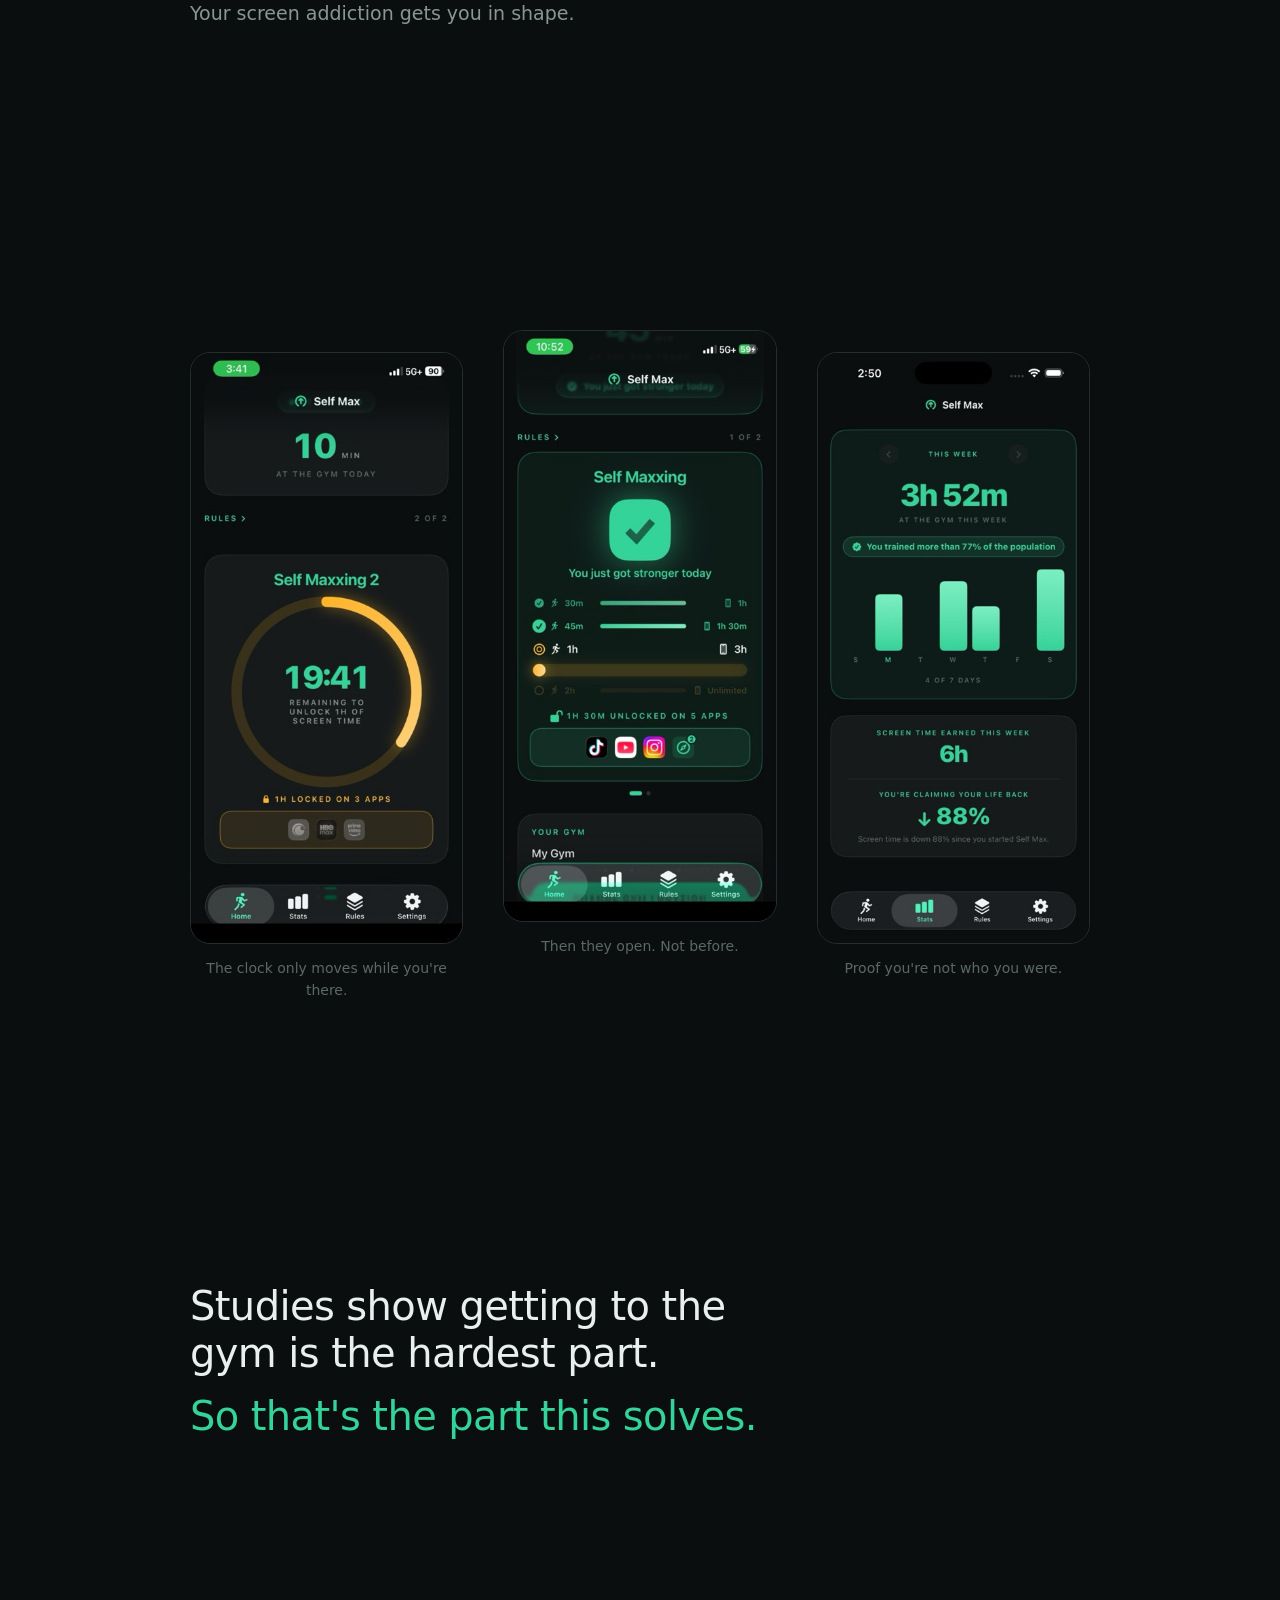
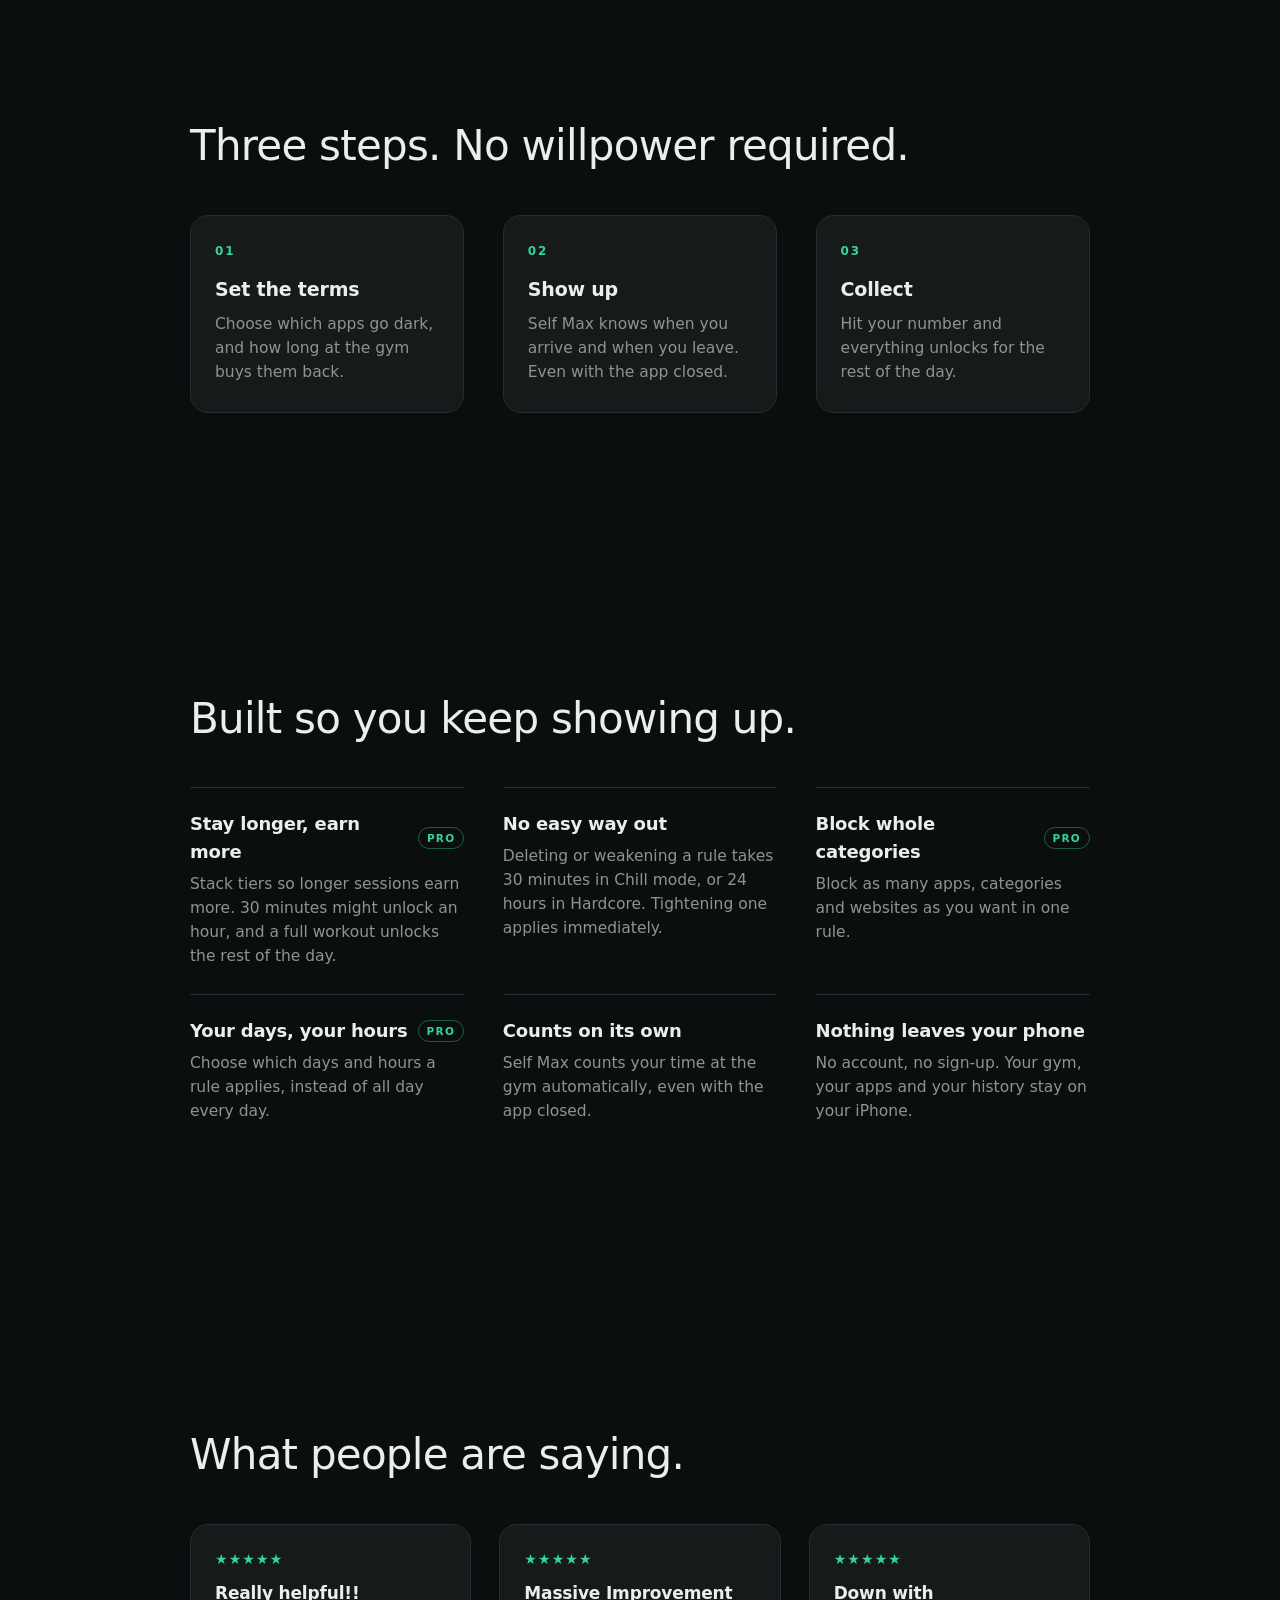
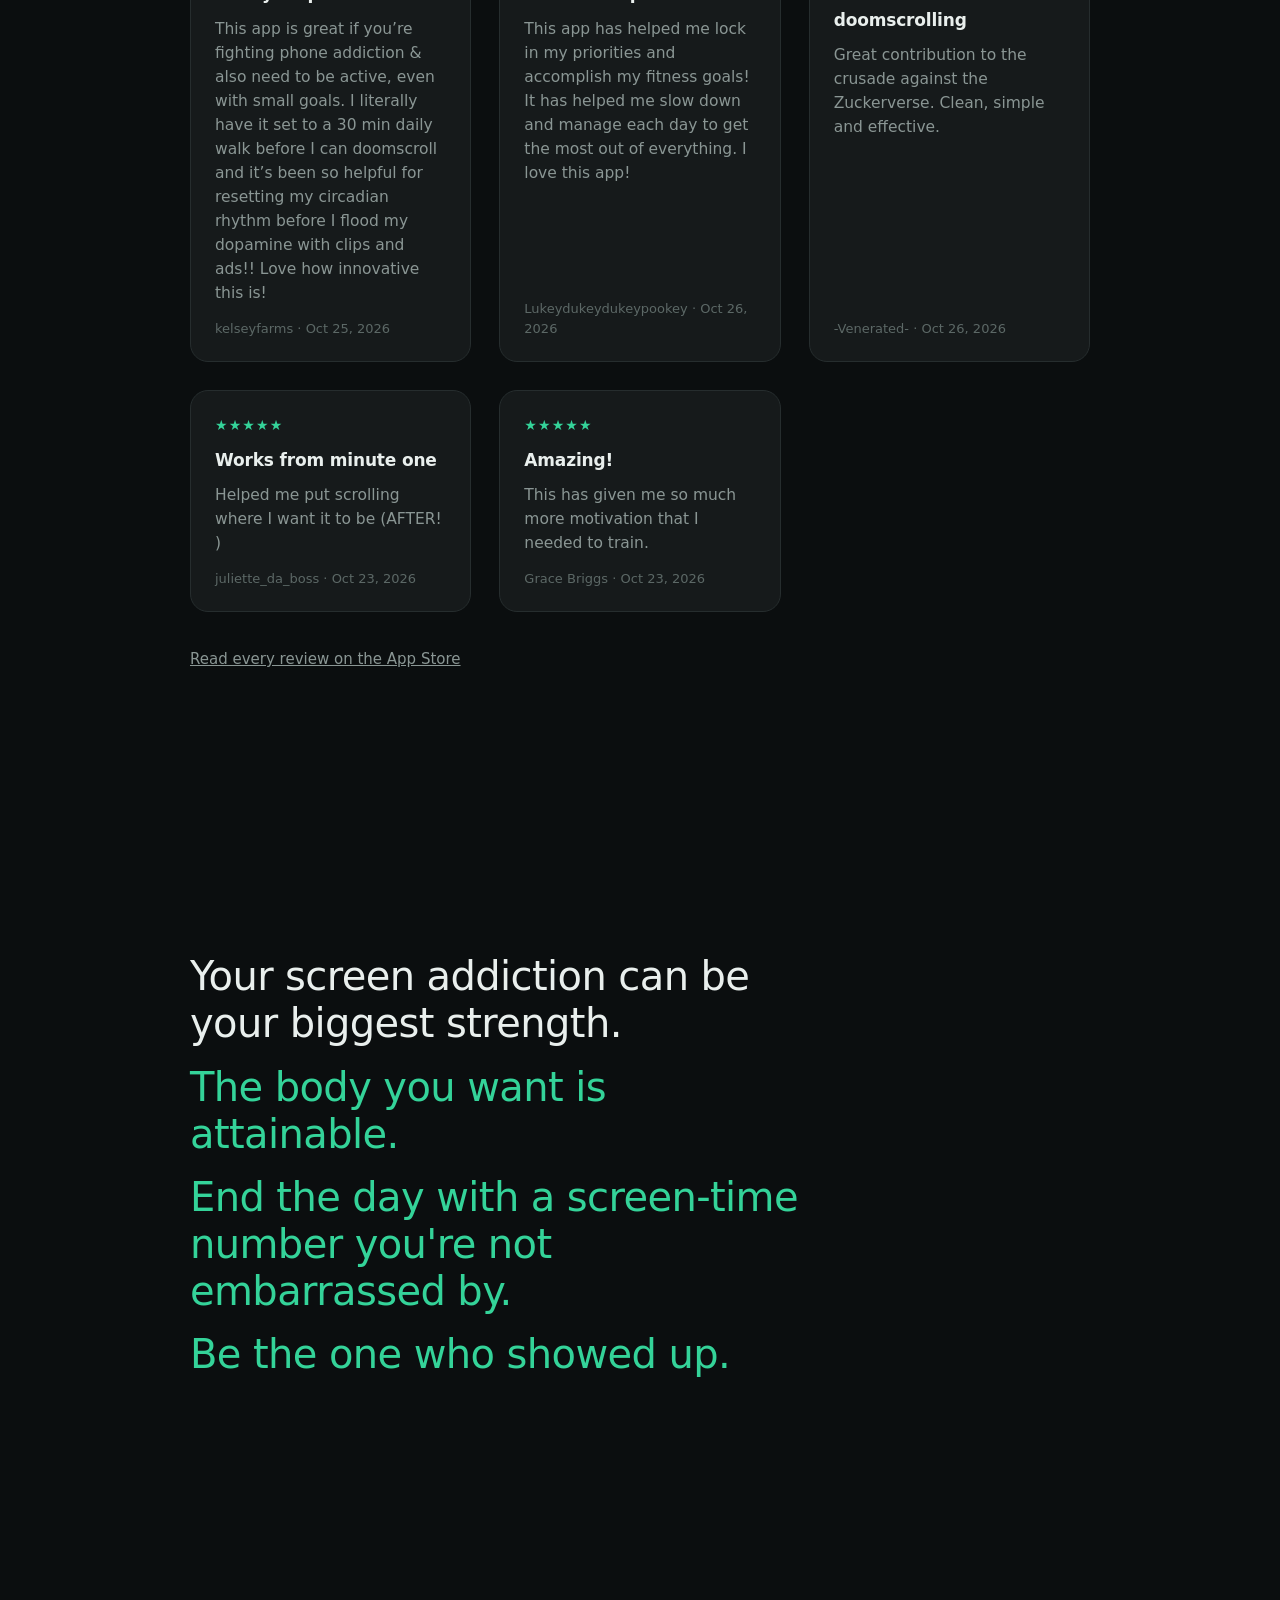
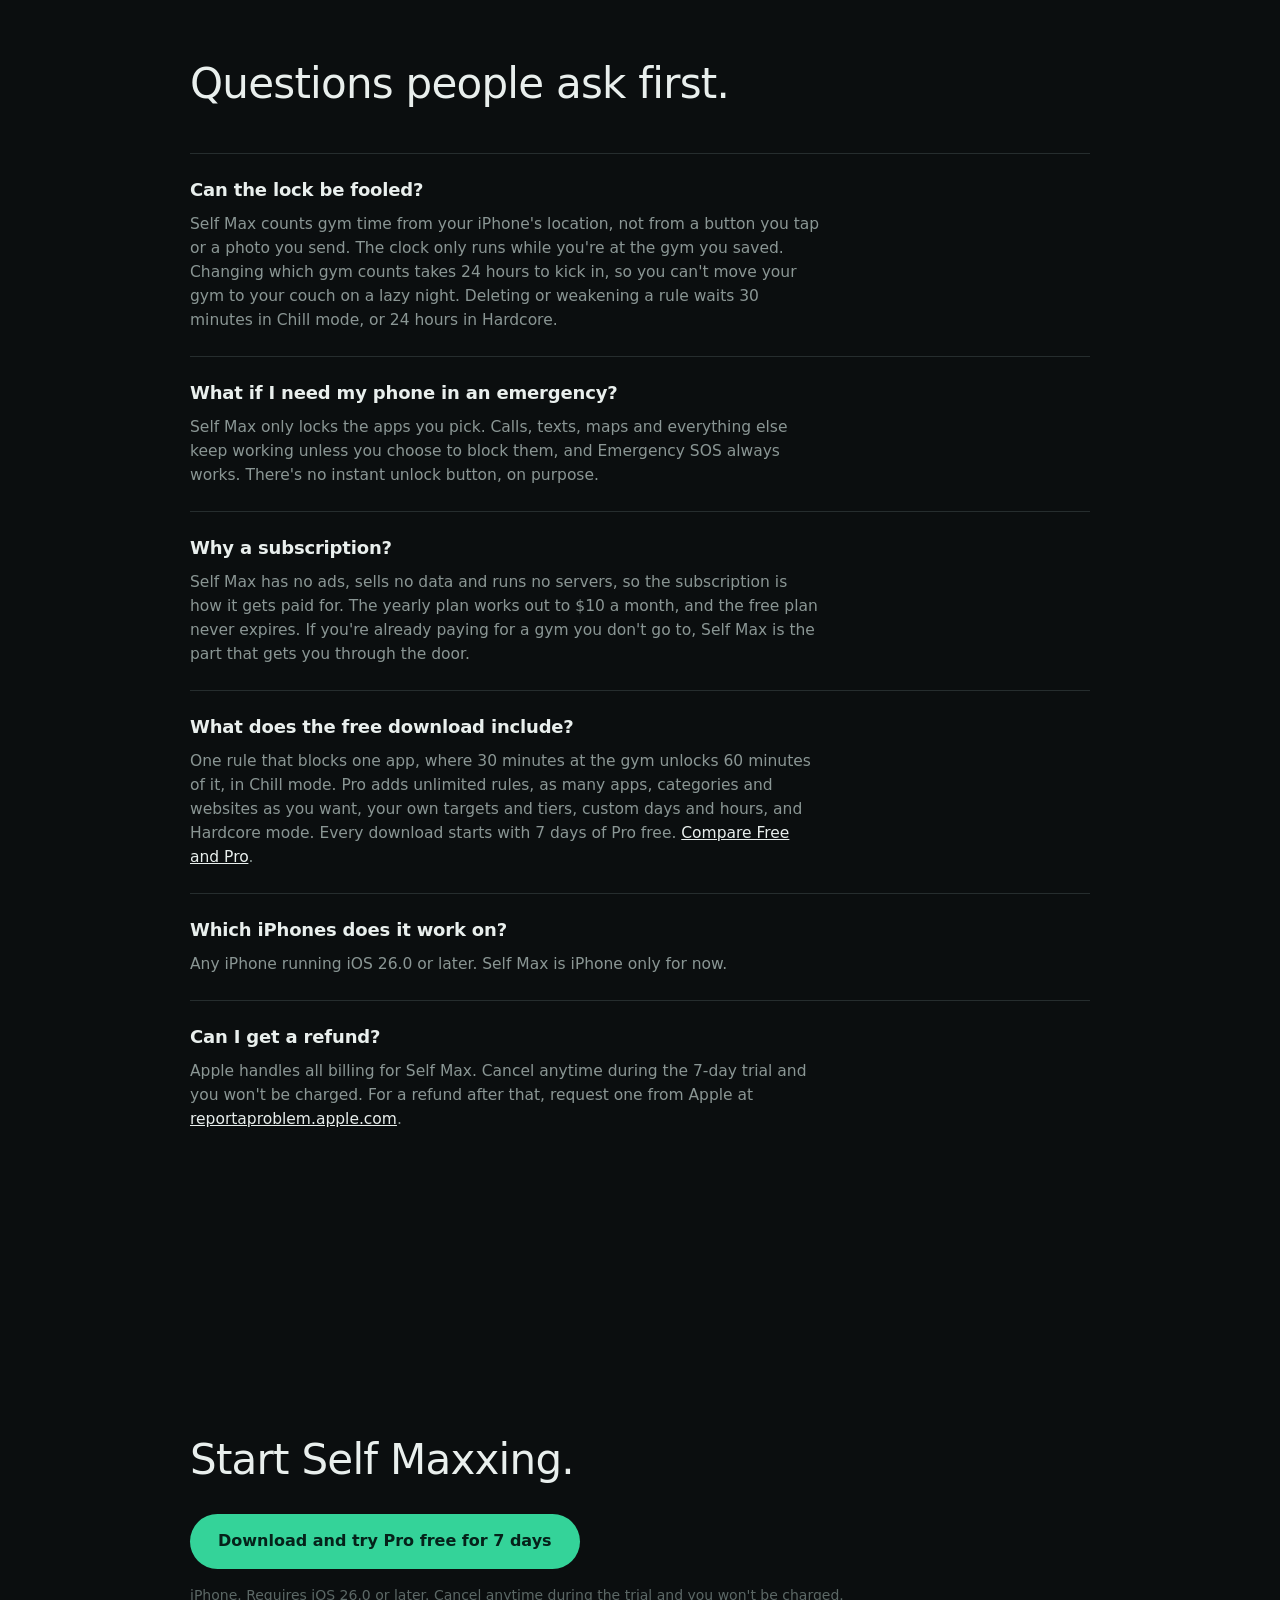
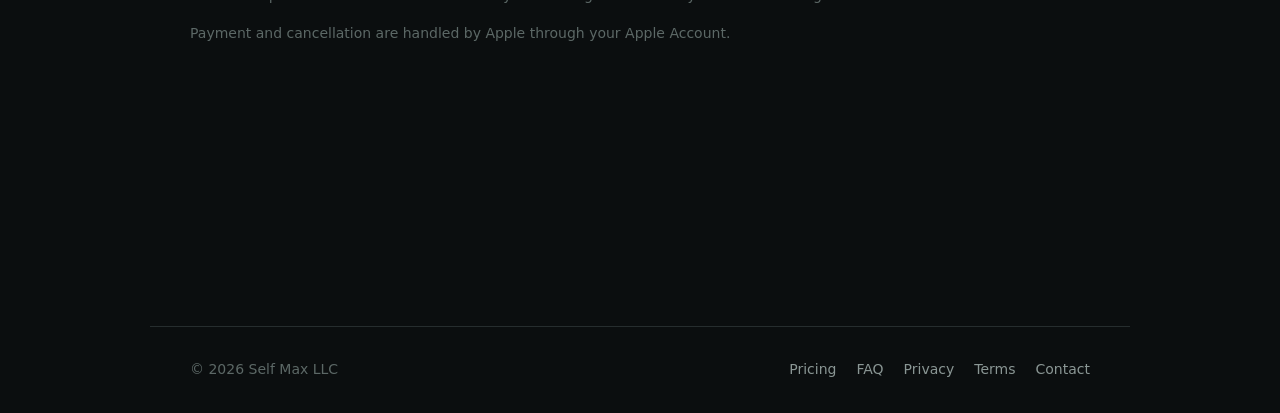
==== commit 64f370f1: "Remove the App Store rating badge from the hero Co-Authored-By: Claude Opus 5.5 <noreply@anthropic.c" ====
--- a/index.html
+++ b/index.html
@@ -88,12 +88,6 @@
     </div>
     <p class="fineprint">Free to download. No account, no sign-up. After the trial, Pro is $19.99/month or $119.99/year unless you cancel.</p>
     <p class="fineprint"><a href="pricing.html">See what's free and what's Pro</a></p>
-    <!-- Update the count as ratings come in. Last checked 3 Nov 2026:
-         5.0 average from 10 ratings on the US App Store. -->
-    <a class="rating" href="https://apps.apple.com/app/id6804875830?see-all=reviews">
-      <span class="stars" aria-hidden="true">★★★★★</span>
-      <span>5.0 on the App Store · 10 ratings</span>
-    </a>
     <!-- "As seen in" slot: add a strip here for the first real press or
          Product Hunt mention. Left empty until one exists. -->
   </div>
--- a/style.css
+++ b/style.css
@@ -108,20 +108,6 @@
 }
 .fineprint a { color: var(--mute); }
 .fineprint a:hover { color: var(--jade); }
-.rating {
-  display: inline-flex;
-  flex-wrap: wrap;
-  align-items: center;
-  gap: 4px 10px;
-  margin-top: 22px;
-  padding: 8px 14px;
-  border: 1px solid var(--line);
-  border-radius: 999px;
-  font-size: 14px;
-  color: var(--mute);
-  text-decoration: none;
-}
-.rating:hover { border-color: var(--jade); }
 .stars { color: var(--jade); letter-spacing: 0.08em; }
 h1 {
   font-size: clamp(38px, 7vw, 76px);
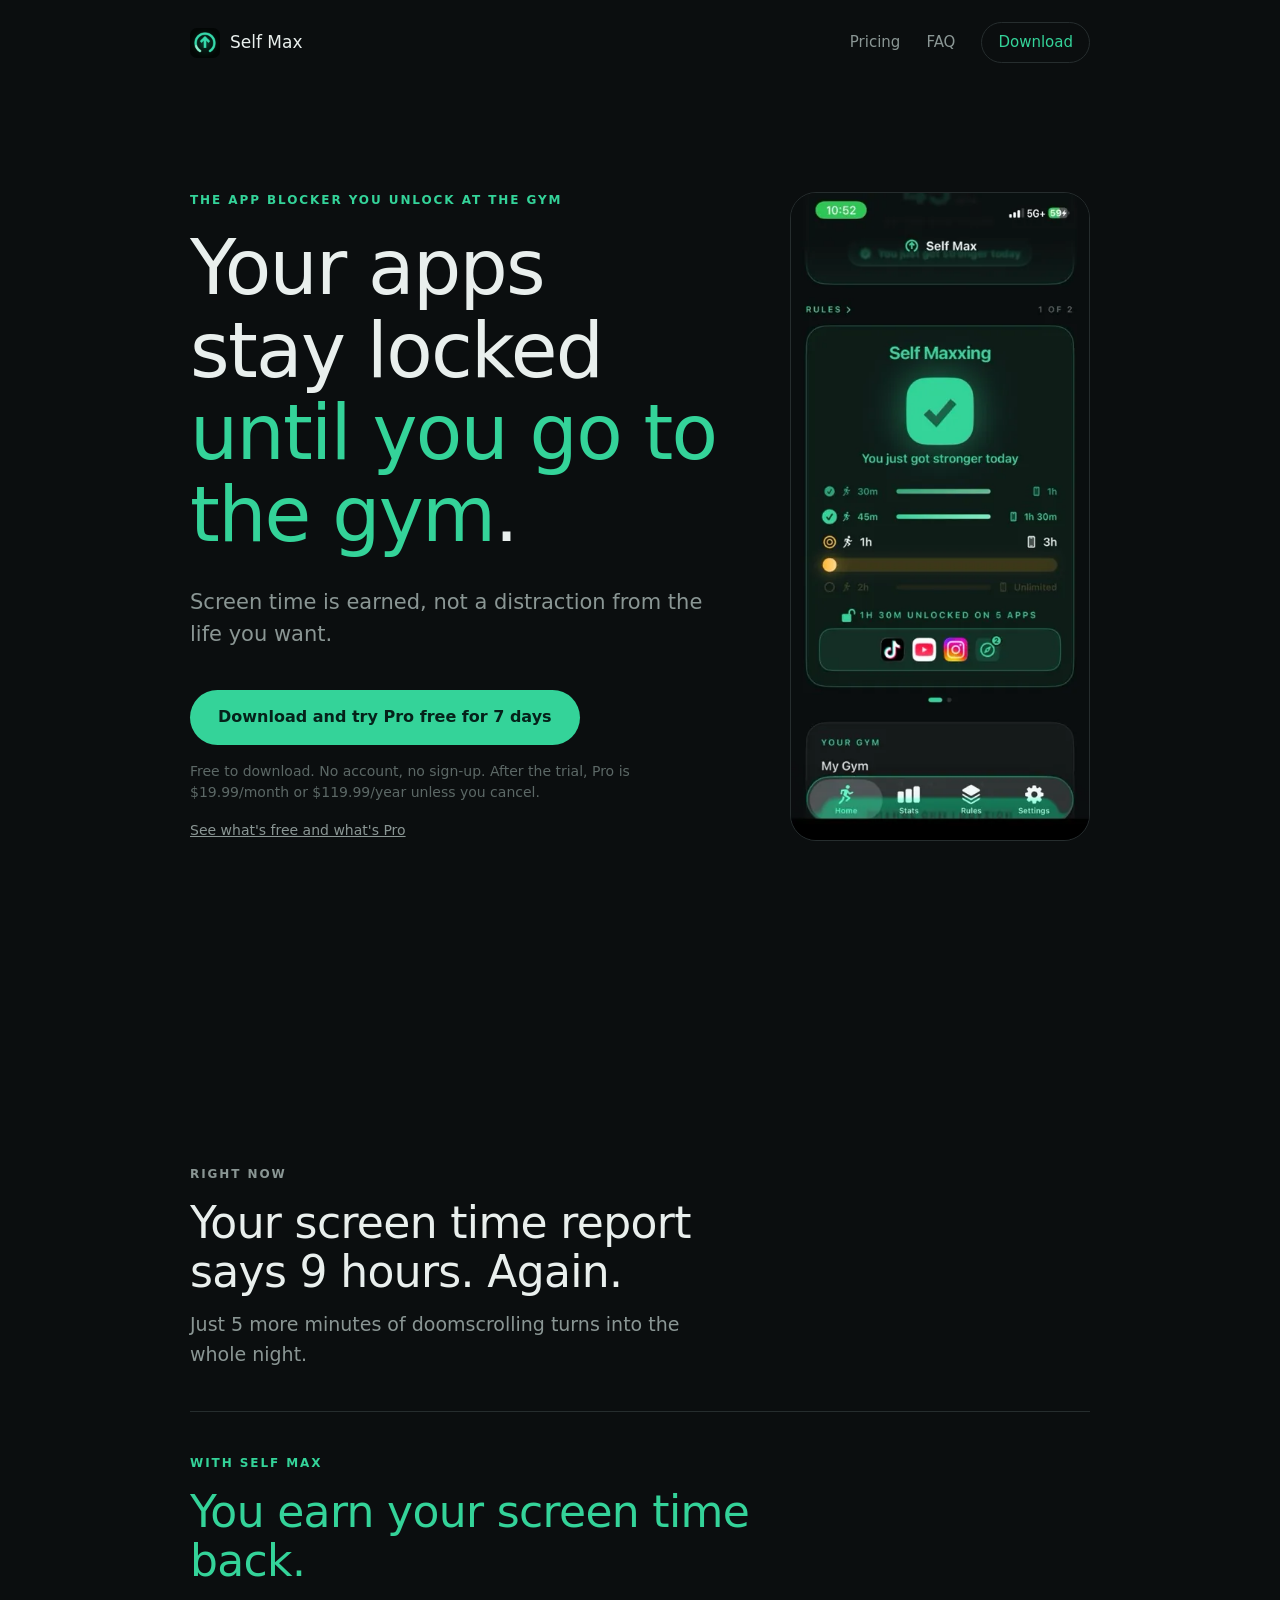
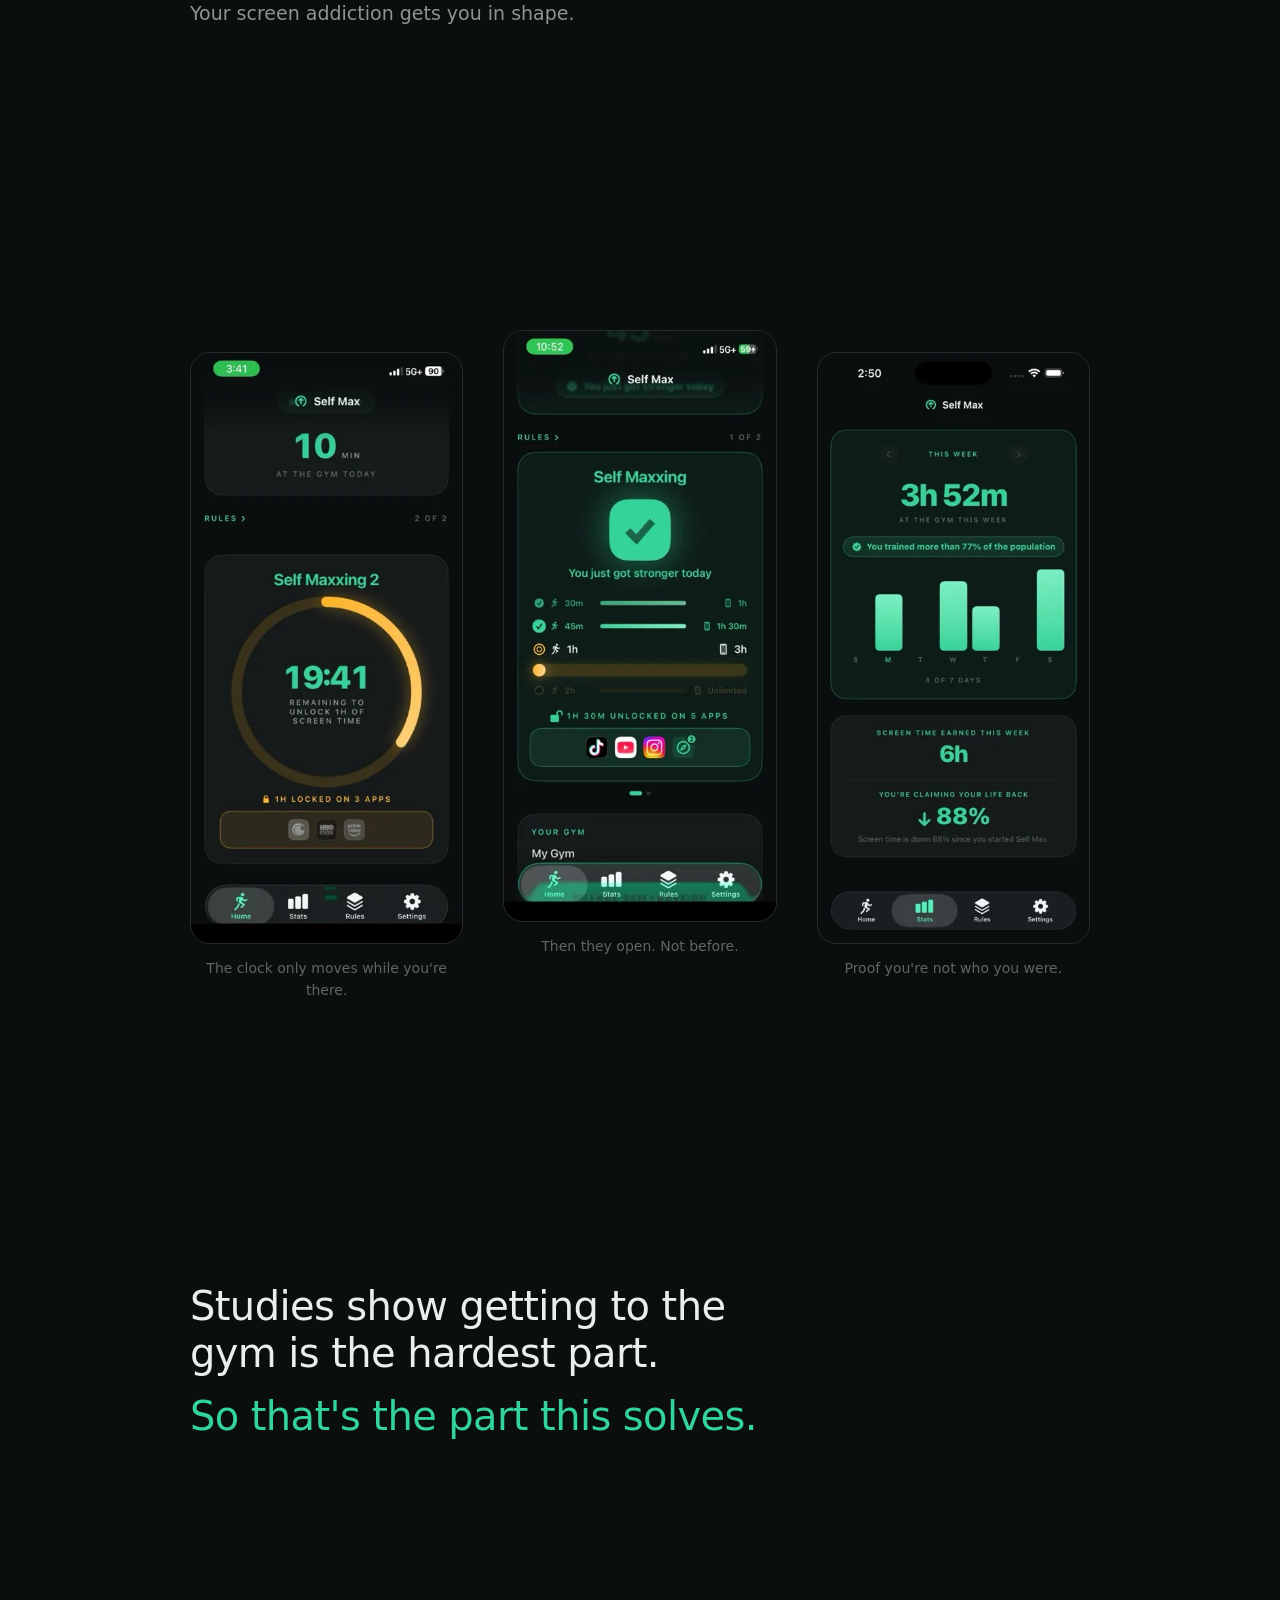
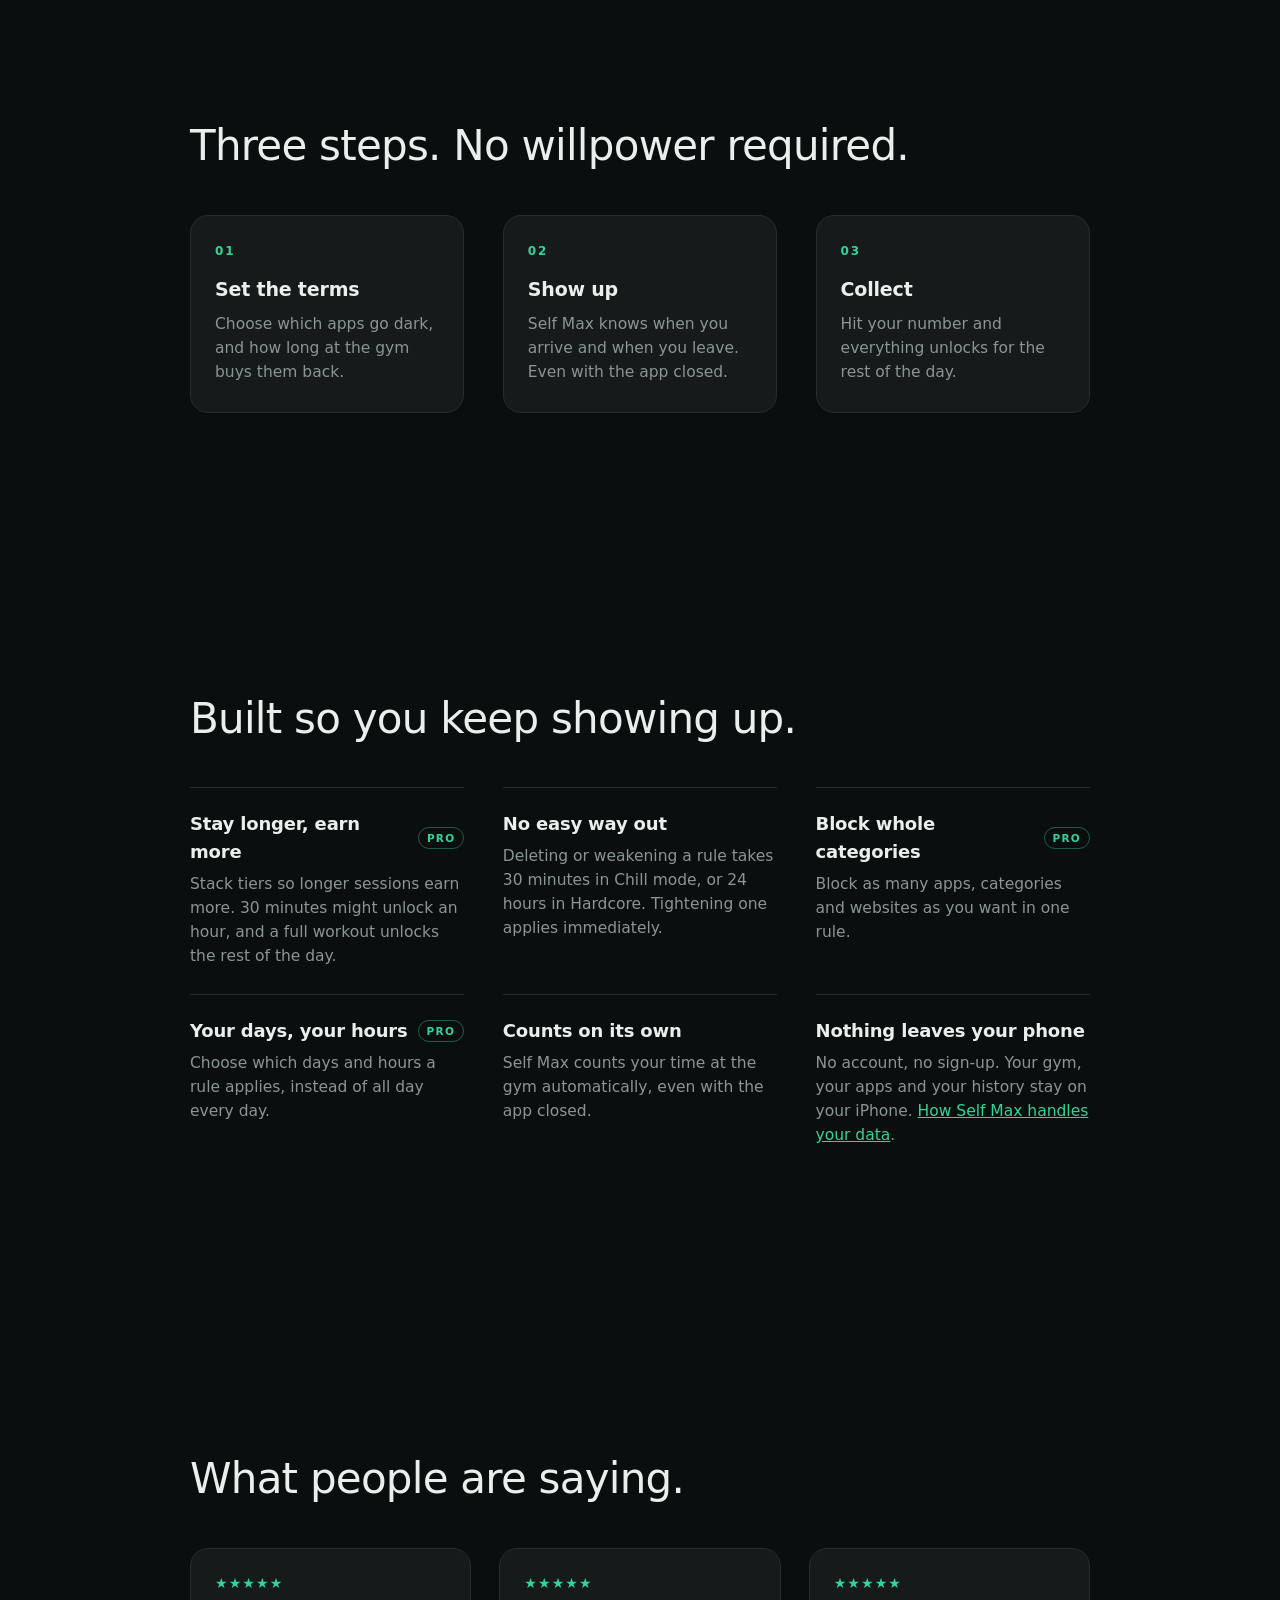
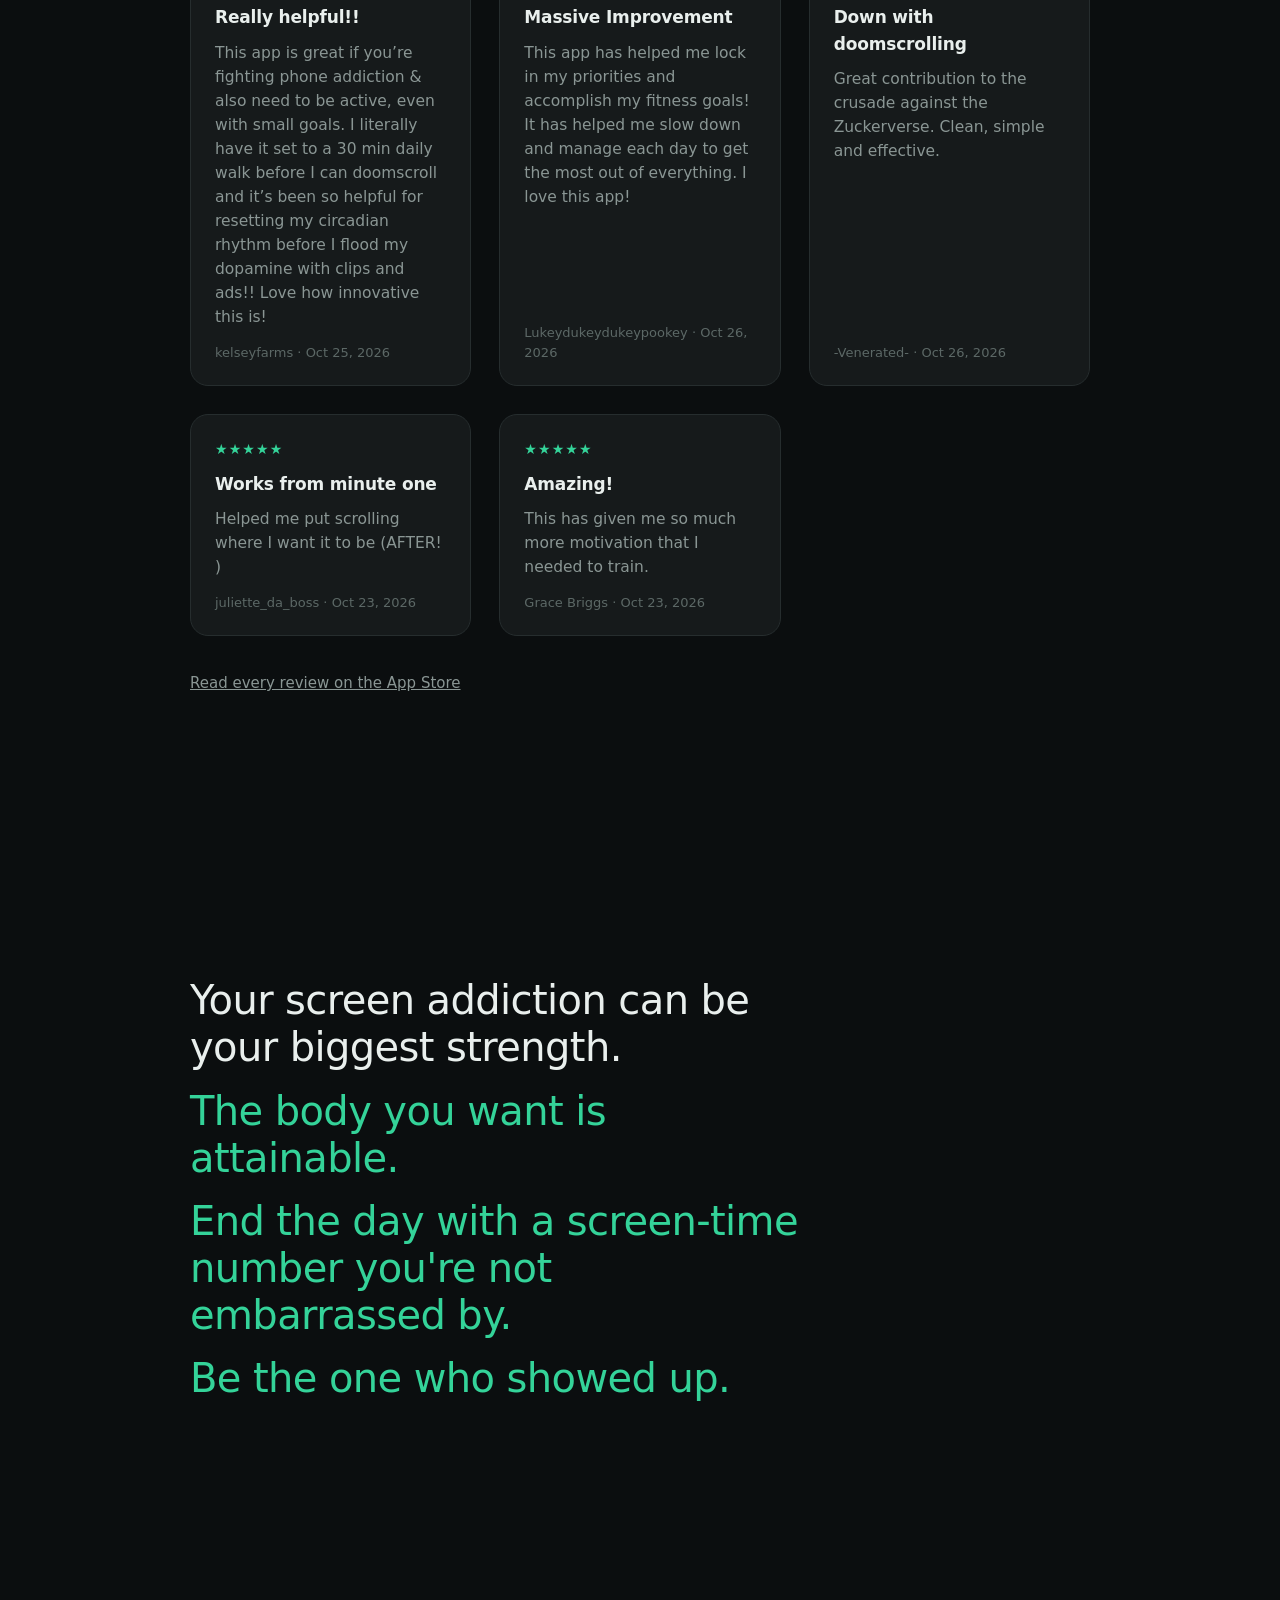
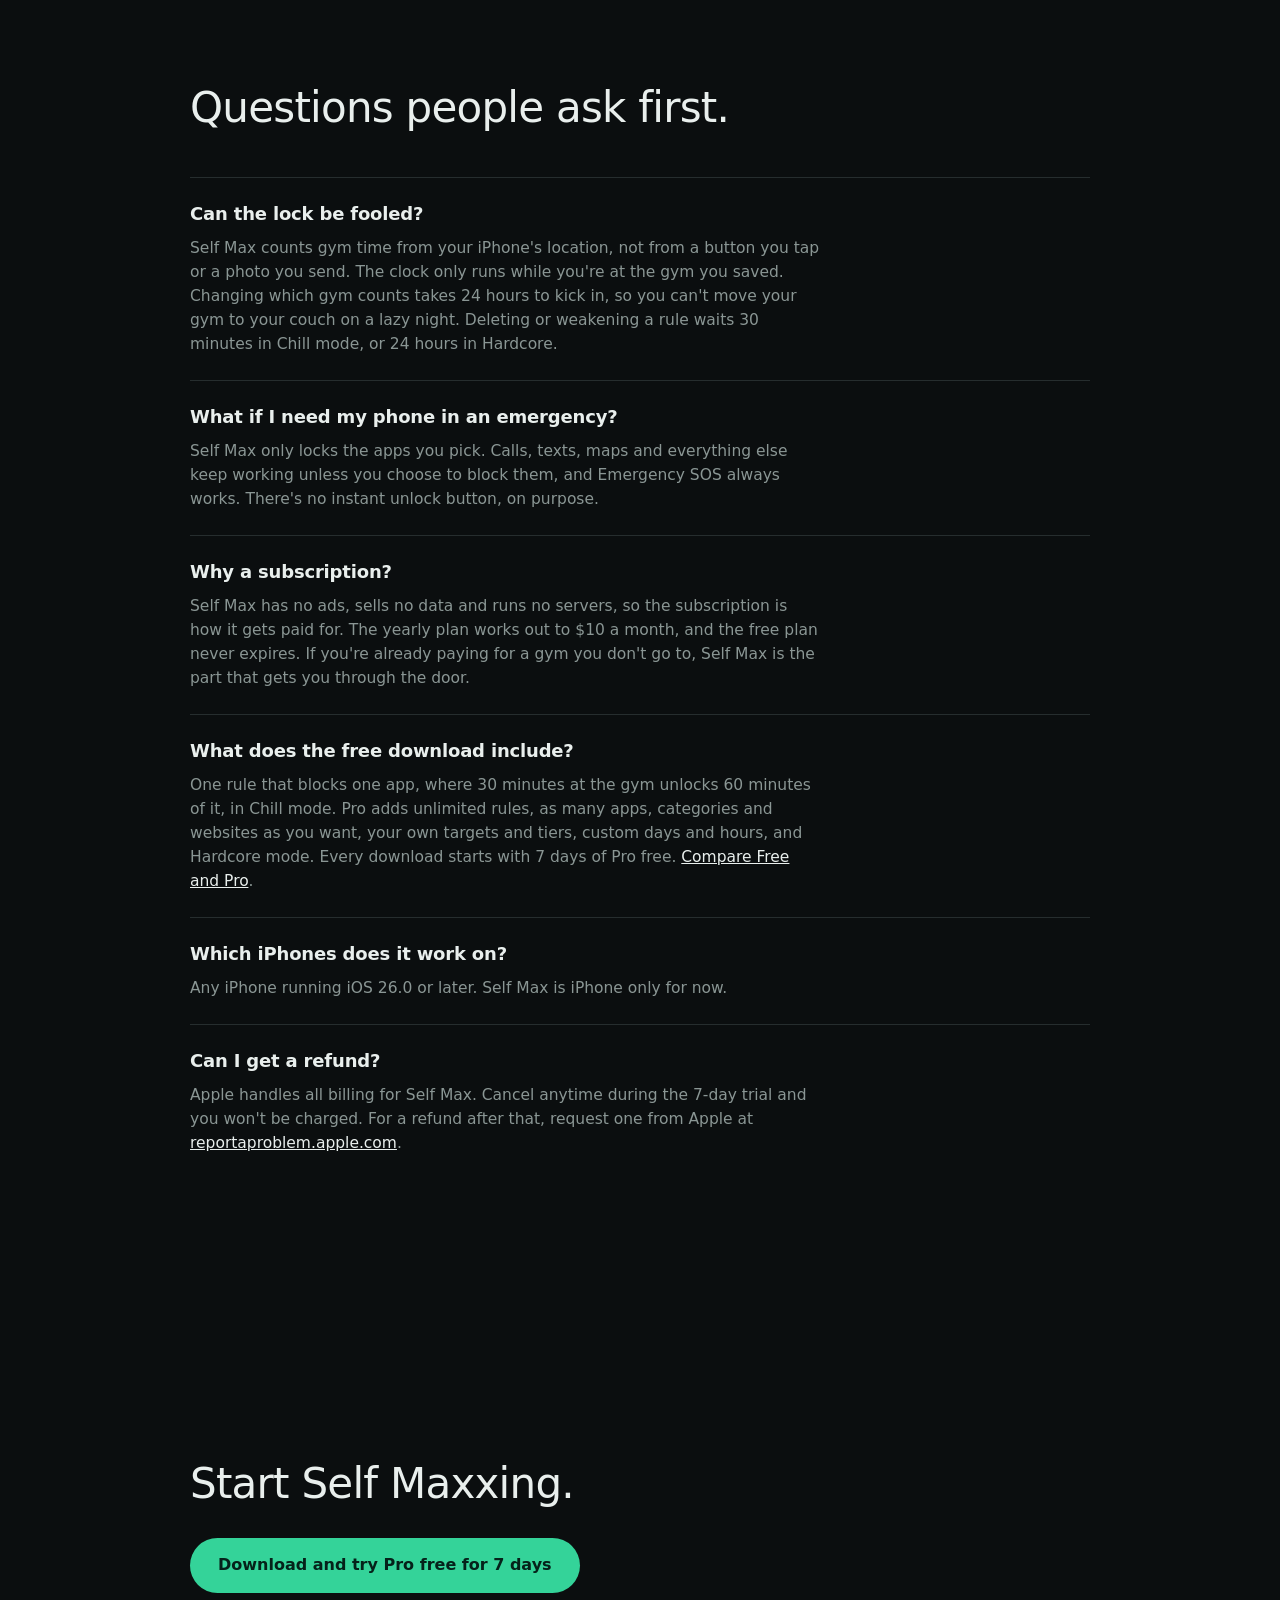
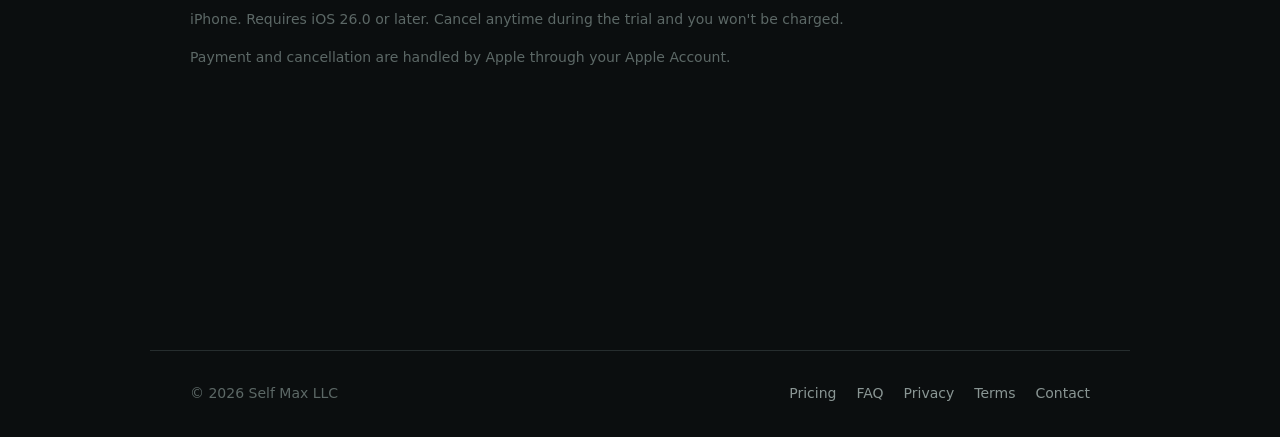
==== commit f520de0a: "SEO audit fixes: canonicals, titles, social cards, WebP, related links Co-Authored-By: Claude Opus 5" ====
--- a/index.html
+++ b/index.html
@@ -4,11 +4,18 @@
 <meta charset="utf-8">
 <meta name="viewport" content="width=device-width, initial-scale=1">
 <meta name="apple-itunes-app" content="app-id=6804875830">
-<title>Self Max: Gym time unlocks screen time</title>
+<title>Self Max: Apps stay locked until you go to the gym</title>
 <meta name="description" content="Your apps stay locked until you go to the gym. Self Max checks your location, so you can't talk your way out of it.">
-<meta property="og:title" content="Self Max: Gym time unlocks screen time">
+<link rel="canonical" href="https://selfmaxapp.com/">
+<meta name="referrer" content="strict-origin-when-cross-origin">
+<meta property="og:type" content="website">
+<meta property="og:url" content="https://selfmaxapp.com/">
+<meta property="og:title" content="Self Max: Apps stay locked until you go to the gym">
 <meta property="og:description" content="Your apps stay locked until you go to the gym.">
-<meta property="og:image" content="https://selfmaxapp.com/img/icon.png">
+<meta property="og:image" content="https://selfmaxapp.com/img/og.png">
+<meta property="og:image:width" content="1200">
+<meta property="og:image:height" content="630">
+<meta name="twitter:card" content="summary_large_image">
 <link rel="icon" href="img/icon.png">
 <link rel="stylesheet" href="style.css">
 <!-- Machine-readable facts for search engines and AI assistants. Prices and
@@ -19,9 +26,19 @@
   "@context": "https://schema.org",
   "@graph": [
     {
+      "@type": "WebPage",
+      "headline": "Self Max: Apps stay locked until you go to the gym",
+      "url": "https://selfmaxapp.com/",
+      "mainEntityOfPage": "https://selfmaxapp.com/",
+      "image": "https://selfmaxapp.com/img/ring.jpg",
+      "dateModified": "2026-11-03",
+      "publisher": {"@id": "https://selfmaxapp.com/#org"}
+    },
+    {
       "@type": "Organization",
       "@id": "https://selfmaxapp.com/#org",
-      "name": "Self Max LLC",
+      "name": "Self Max",
+      "legalName": "Self Max LLC",
       "url": "https://selfmaxapp.com/",
       "logo": "https://selfmaxapp.com/img/icon.png",
       "email": "contact@selfmaxapp.com",
@@ -92,10 +109,13 @@
          Product Hunt mention. Left empty until one exists. -->
   </div>
   <figure class="hero-shot">
-    <img src="img/earned-600.jpg"
-         srcset="img/earned-400.jpg 400w, img/earned-600.jpg 600w, img/earned.jpg 1080w"
-         sizes="(max-width: 760px) 62vw, 300px"
-         width="1080" height="2347" alt="A completed rule in Self Max showing apps unlocked after a gym session">
+    <picture>
+      <source type="image/webp" srcset="img/earned-400.webp 400w, img/earned-600.webp 600w, img/earned.webp 1080w" sizes="(max-width: 760px) 62vw, 300px">
+      <img src="img/earned-600.jpg"
+           srcset="img/earned-400.jpg 400w, img/earned-600.jpg 600w, img/earned.jpg 1080w"
+           sizes="(max-width: 760px) 62vw, 300px"
+           width="1080" height="2347" alt="A completed rule in Self Max showing apps unlocked after a gym session">
+    </picture>
   </figure>
 </section>
 
@@ -117,21 +137,30 @@
 
 <section class="proof">
   <figure>
-    <img src="img/ring.jpg" srcset="img/ring-400.jpg 400w, img/ring-600.jpg 600w, img/ring.jpg 1080w"
-         sizes="(max-width: 640px) 90vw, 300px"
-         width="1080" height="2347" alt="A countdown ring filling as gym time is logged" loading="lazy">
+    <picture>
+      <source type="image/webp" srcset="img/ring-400.webp 400w, img/ring-600.webp 600w, img/ring.webp 1080w" sizes="(max-width: 640px) 90vw, 300px">
+      <img src="img/ring.jpg" srcset="img/ring-400.jpg 400w, img/ring-600.jpg 600w, img/ring.jpg 1080w"
+           sizes="(max-width: 640px) 90vw, 300px"
+           width="1080" height="2347" alt="A countdown ring filling as gym time is logged" loading="lazy">
+    </picture>
     <figcaption>The clock only moves while you're there.</figcaption>
   </figure>
   <figure class="lift">
-    <img src="img/earned.jpg" srcset="img/earned-400.jpg 400w, img/earned-600.jpg 600w, img/earned.jpg 1080w"
-         sizes="(max-width: 640px) 90vw, 300px"
-         width="1080" height="2347" alt="A completed rule showing apps unlocked" loading="lazy">
+    <picture>
+      <source type="image/webp" srcset="img/earned-400.webp 400w, img/earned-600.webp 600w, img/earned.webp 1080w" sizes="(max-width: 640px) 90vw, 300px">
+      <img src="img/earned.jpg" srcset="img/earned-400.jpg 400w, img/earned-600.jpg 600w, img/earned.jpg 1080w"
+           sizes="(max-width: 640px) 90vw, 300px"
+           width="1080" height="2347" alt="A completed rule showing apps unlocked" loading="lazy">
+    </picture>
     <figcaption>Then they open. Not before.</figcaption>
   </figure>
   <figure>
-    <img src="img/stats.jpg" srcset="img/stats-400.jpg 400w, img/stats-600.jpg 600w, img/stats.jpg 1080w"
-         sizes="(max-width: 640px) 90vw, 300px"
-         width="1080" height="2347" alt="Weekly gym time, tracked over time" loading="lazy">
+    <picture>
+      <source type="image/webp" srcset="img/stats-400.webp 400w, img/stats-600.webp 600w, img/stats.webp 1080w" sizes="(max-width: 640px) 90vw, 300px">
+      <img src="img/stats.jpg" srcset="img/stats-400.jpg 400w, img/stats-600.jpg 600w, img/stats.jpg 1080w"
+           sizes="(max-width: 640px) 90vw, 300px"
+           width="1080" height="2347" alt="Weekly gym time, tracked over time" loading="lazy">
+    </picture>
     <figcaption>Proof you're not who you were.</figcaption>
   </figure>
 </section>
@@ -189,7 +218,7 @@
     </li>
     <li>
       <h3>Nothing leaves your phone</h3>
-      <p>No account, no sign-up. Your gym, your apps and your history stay on your iPhone.</p>
+      <p>No account, no sign-up. Your gym, your apps and your history stay on your iPhone. <a href="privacy.html">How Self Max handles your data</a>.</p>
     </li>
   </ul>
 </section>
--- a/style.css
+++ b/style.css
@@ -340,6 +340,29 @@
 @media (max-width: 640px) {
   .proof .lift { transform: none; }
 }
+
+/* ---------- breadcrumbs + related links (pricing.html, privacy.html) ---------- */
+.crumbs { font-size: 14px; color: var(--faint); margin-bottom: 18px; }
+.crumbs a { color: var(--mute); text-decoration: none; }
+.crumbs a:hover { color: var(--jade); }
+.wrap .crumbs { margin-bottom: 0; }
+.related { padding-block: calc(var(--band) * 0.5) 0; }
+.related h2 {
+  font-size: 12px;
+  font-weight: 600;
+  letter-spacing: 0.16em;
+  text-transform: uppercase;
+  color: var(--mute);
+  margin: 0 0 12px;
+}
+.related ul { list-style: none; margin: 0; padding: 0; }
+.related li { border-top: 1px solid var(--line); padding-block: 14px; margin: 0; }
+.related a { color: var(--text); text-decoration: none; }
+.related a:hover { color: var(--jade); }
+.wrap .related { margin-top: 3.5rem; padding: 0; }
+.wrap .related h2 { font-size: 12px; margin: 0 0 12px; }
+.diagram { margin: 1.75rem 0 0; }
+.diagram img { width: 100%; height: auto; }
 
 /* ---------- pricing.html ---------- */
 .price-hero { padding-top: calc(var(--band) * 0.6); padding-bottom: calc(var(--band) * 0.5); }
